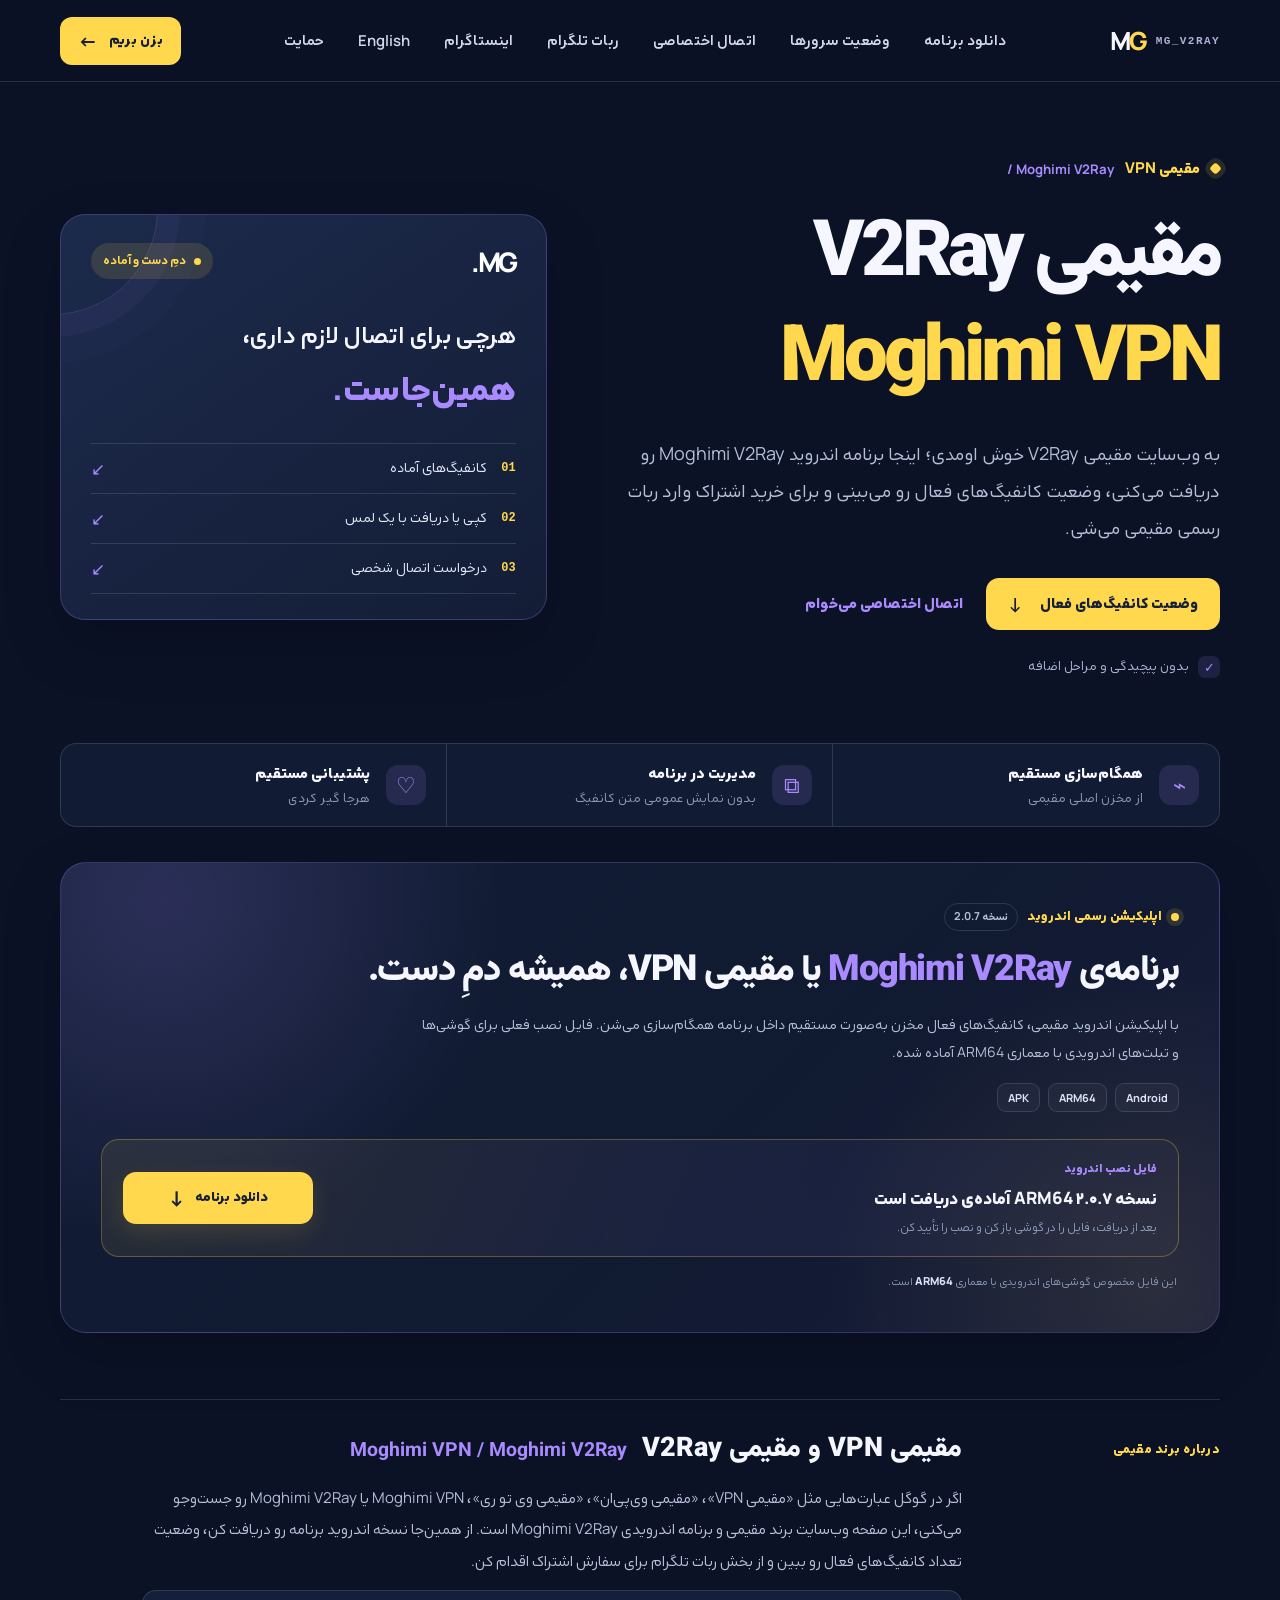
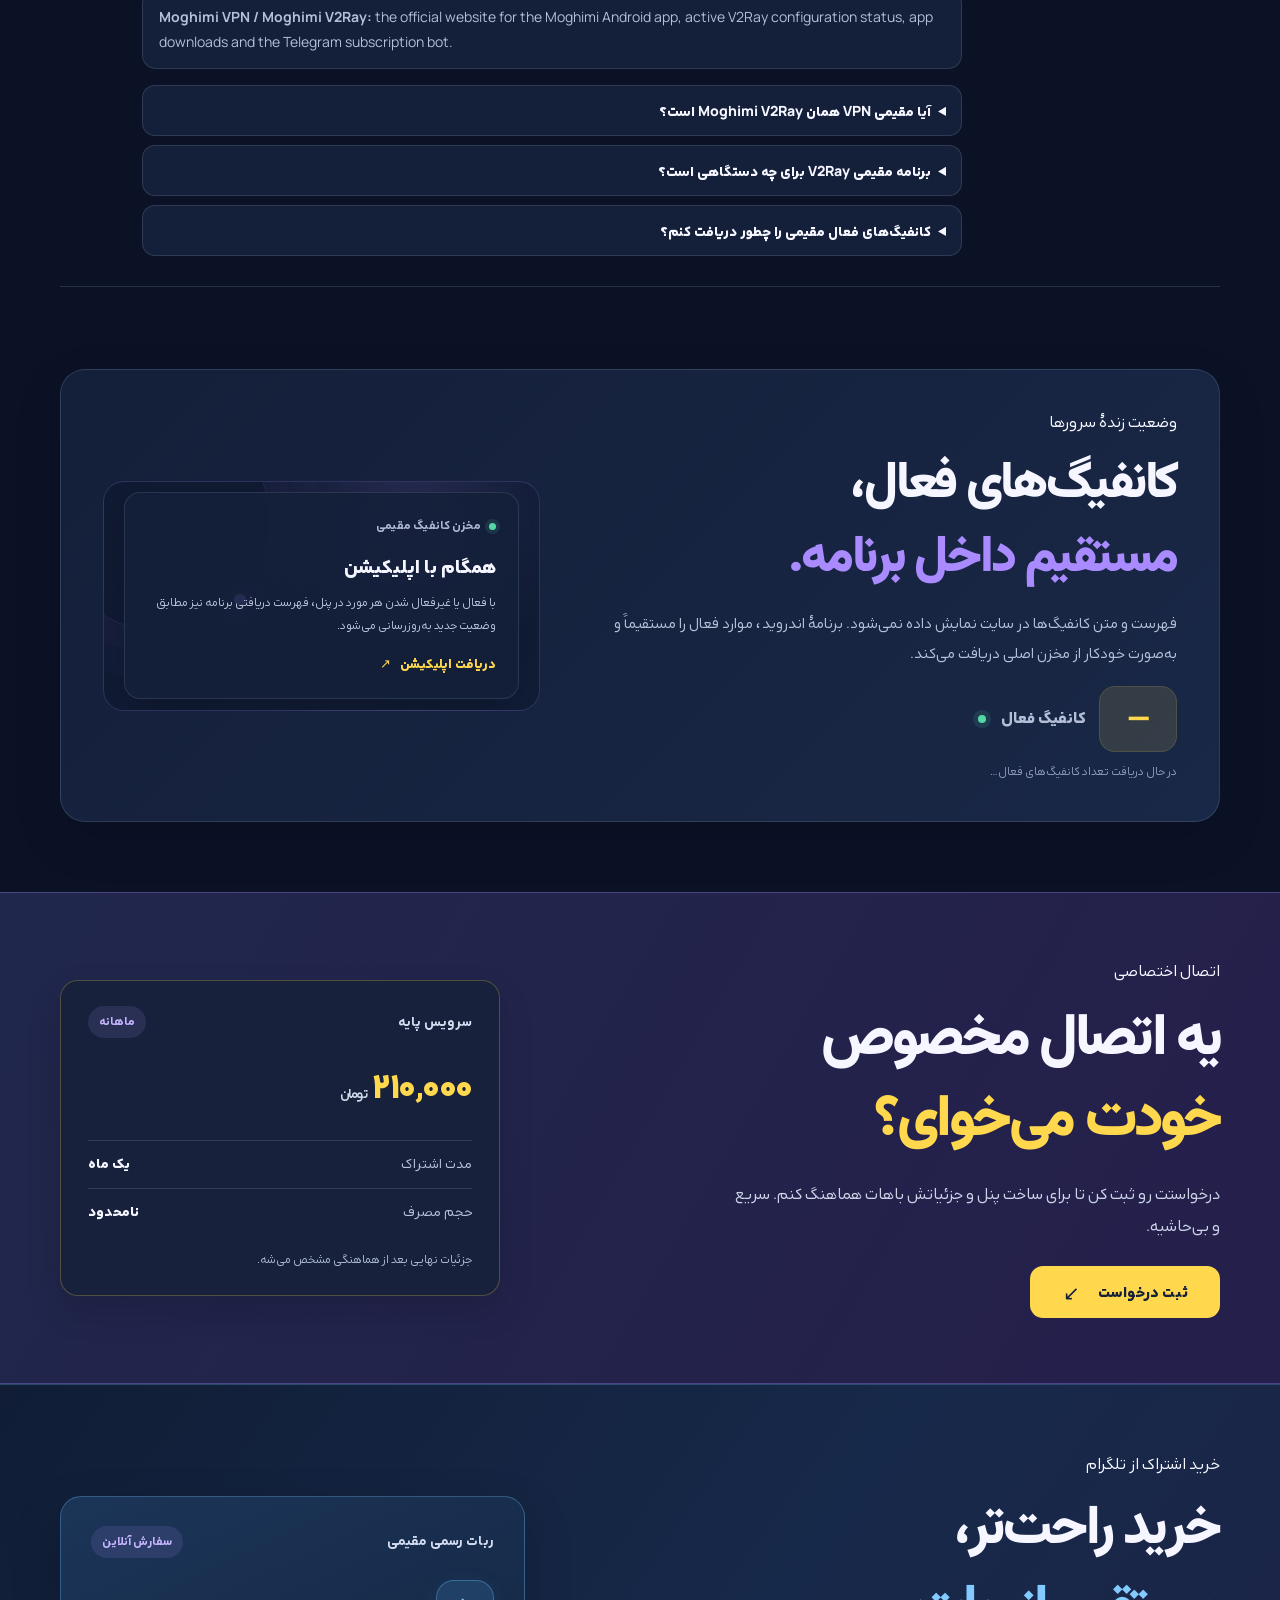
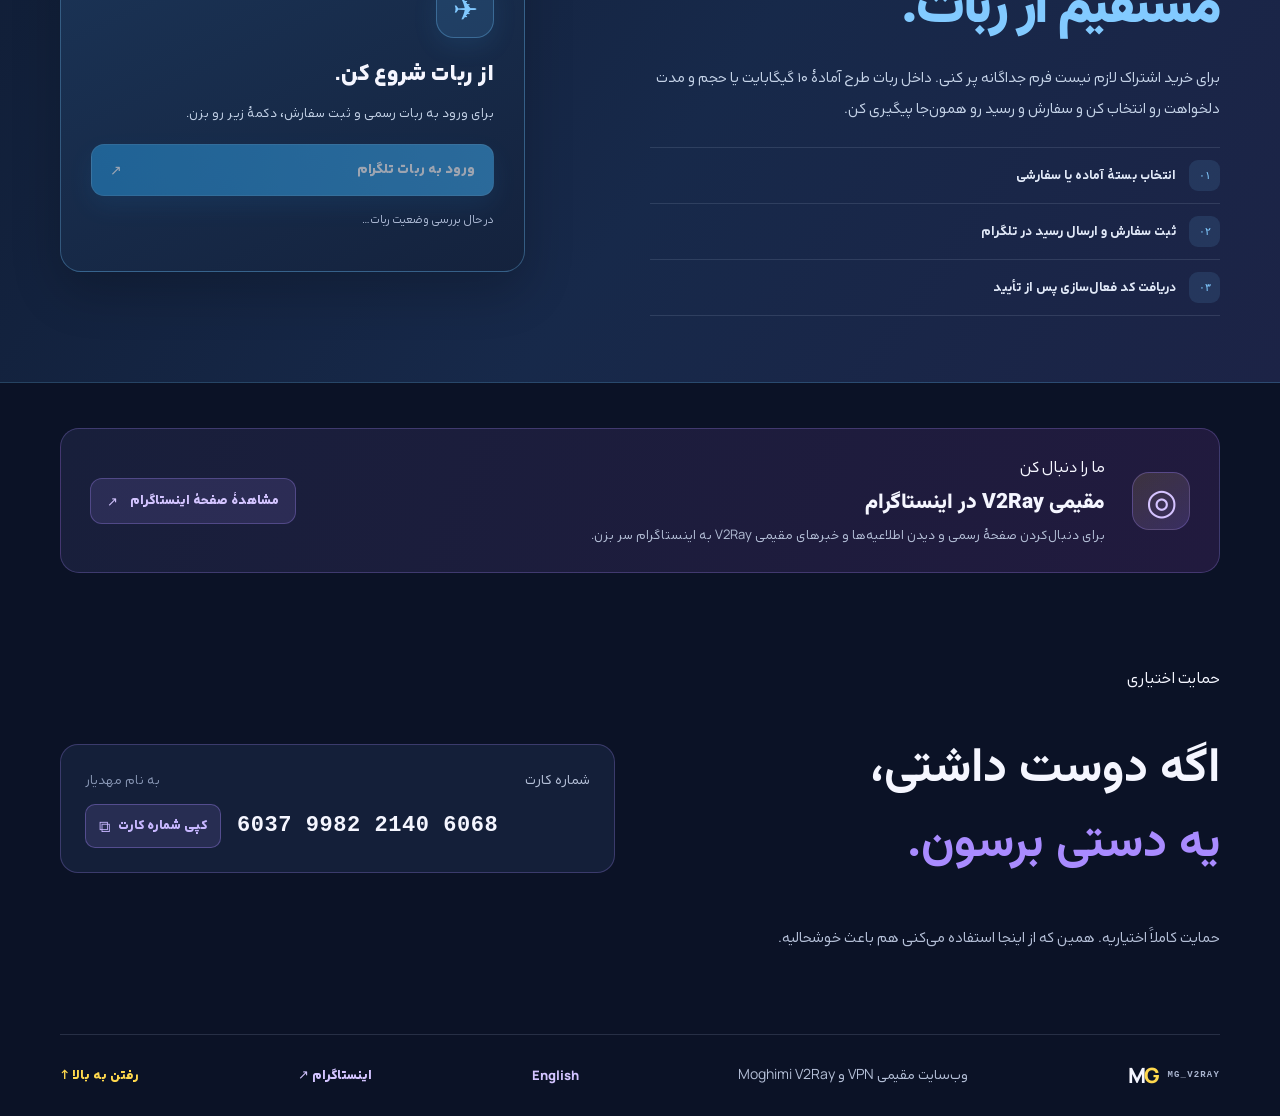
==== index.html @ 8d9c085a "Align Persian page title with Moghimi VPN brand SEO" ====
<!doctype html>
<html lang="fa" dir="rtl">
<head>
<meta charset="UTF-8">
<meta name="viewport" content="width=device-width, initial-scale=1, viewport-fit=cover">
<meta name="theme-color" content="#0b1226">
<meta name="description" content="سایت رسمی مقیمی VPN و مقیمی V2Ray؛ دانلود برنامه اندروید Moghimi V2Ray، آشنایی با همگام‌سازی کانفیگ‌ها، مشاهده وضعیت سرورها و ورود به ربات تلگرام مقیمی.">
<meta name="robots" content="index,follow,max-image-preview:large">
<meta name="author" content="MG_V2RAY">
<link rel="canonical" href="https://moghimi-ir.github.io/MG_V2RAY/">
<link rel="alternate" hreflang="fa-IR" href="https://moghimi-ir.github.io/MG_V2RAY/">
<link rel="alternate" hreflang="en" href="https://moghimi-ir.github.io/MG_V2RAY/en/">
<link rel="alternate" hreflang="x-default" href="https://moghimi-ir.github.io/MG_V2RAY/">
<meta property="og:type" content="website">
<meta property="og:locale" content="fa_IR">
<meta property="og:site_name" content="مقیمی V2Ray | MG_V2RAY">
<meta property="og:title" content="مقیمی VPN و V2Ray | برنامه Moghimi V2Ray">
<meta property="og:description" content="سایت رسمی مقیمی VPN و مقیمی V2Ray؛ دانلود برنامه اندروید Moghimi V2Ray، آشنایی با همگام‌سازی کانفیگ‌ها، مشاهده وضعیت سرورها و ورود به ربات تلگرام مقیمی.">
<meta property="og:url" content="https://moghimi-ir.github.io/MG_V2RAY/">
<meta name="twitter:card" content="summary">
<meta name="twitter:title" content="مقیمی VPN و V2Ray | برنامه Moghimi V2Ray">
<meta name="twitter:description" content="سایت رسمی مقیمی VPN و مقیمی V2Ray؛ دانلود برنامه اندروید Moghimi V2Ray، آشنایی با همگام‌سازی کانفیگ‌ها، مشاهده وضعیت سرورها و ورود به ربات تلگرام مقیمی.">
<script type="application/ld+json">
{
  "@context": "https://schema.org",
  "@graph": [
    {
      "@type": "Organization",
      "@id": "https://moghimi-ir.github.io/MG_V2RAY/#organization",
      "name": "مقیمی V2Ray",
      "alternateName": ["مقیمی VPN", "مقیمی وی پی ان", "مقیمی وی‌پی‌ان", "مقیمی وی تو ری", "مقیمی وی‌تو‌ری", "Moghimi VPN", "Moghimi V2Ray", "MG_V2RAY", "MG V2RAY"],
      "url": "https://moghimi-ir.github.io/MG_V2RAY/",
      "sameAs": [
        "https://www.instagram.com/moghimi_v2ray/",
        "https://github.com/MOGHIMI-IR/MG_V2RAY"
      ]
    },
    {
      "@type": "WebSite",
      "@id": "https://moghimi-ir.github.io/MG_V2RAY/#website",
      "url": "https://moghimi-ir.github.io/MG_V2RAY/",
      "name": "مقیمی VPN | Moghimi V2Ray",
      "alternateName": ["Moghimi VPN", "Moghimi V2Ray", "مقیمی V2Ray", "MG_V2RAY"],
      "inLanguage": "fa-IR",
      "publisher": {"@id": "https://moghimi-ir.github.io/MG_V2RAY/#organization"}
    },
    {
      "@type": "WebPage",
      "@id": "https://moghimi-ir.github.io/MG_V2RAY/#webpage",
      "url": "https://moghimi-ir.github.io/MG_V2RAY/",
      "name": "مقیمی VPN و V2Ray | برنامه Moghimi V2Ray",
      "description": "سایت رسمی مقیمی VPN و مقیمی V2Ray؛ دانلود برنامه اندروید Moghimi V2Ray، آشنایی با همگام‌سازی کانفیگ‌ها، مشاهده وضعیت سرورها و ورود به ربات تلگرام مقیمی.",
      "inLanguage": "fa-IR",
      "isPartOf": {"@id": "https://moghimi-ir.github.io/MG_V2RAY/#website"},
      "about": {"@id": "https://moghimi-ir.github.io/MG_V2RAY/#organization"}
    },
    {
      "@type": "SoftwareApplication",
      "@id": "https://moghimi-ir.github.io/MG_V2RAY/#app",
      "name": "Moghimi V2Ray",
      "alternateName": ["Moghimi VPN", "مقیمی VPN", "مقیمی V2Ray", "MG_V2RAY"],
      "applicationCategory": "UtilitiesApplication",
      "operatingSystem": "Android",
      "softwareVersion": "2.0.7",
      "downloadUrl": "https://atrwhvyhopifugphfcpe.supabase.co/storage/v1/object/public/app-releases/MoghimiV2Ray_2.0.7_arm64-v8a.apk",
      "url": "https://moghimi-ir.github.io/MG_V2RAY/",
      "description": "اپلیکیشن اندروید مقیمی برای مدیریت و همگام‌سازی کانفیگ‌های فعال V2Ray."
    }
  ]
}
</script>
<title>مقیمی VPN و V2Ray | برنامه Moghimi V2Ray</title>
<link rel="preconnect" href="https://fonts.googleapis.com">
<link rel="preconnect" href="https://fonts.gstatic.com" crossorigin>
<link rel="preload" href="./fonts/Arad-VF.woff2" as="font" type="font/woff2" crossorigin>
<link rel="preload" href="./fonts/Manrope-VF.ttf" as="font" type="font/ttf" crossorigin>
<link href="https://fonts.googleapis.com/css2?family=Vazirmatn:wght@400;500;600;700;800;900&display=swap" rel="stylesheet">
<link rel="icon" type="image/png" sizes="48x48" href="./favicon-48.png">
<link rel="icon" type="image/x-icon" href="./favicon.ico">
<link rel="icon" type="image/svg+xml" href="./favicon.svg">
<link rel="stylesheet" href="./style.css?v=20261116-1">
</head>
<body>
<header class="topbar">
  <a class="brand" href="#home" aria-label="MG_V2RAY">
    <span class="brand-glyph">M<span>G</span></span><span class="brand-label">MG_V2RAY</span>
  </a>
  <nav class="main-nav" aria-label="ناوبری">
    <a href="#download-app">دانلود برنامه</a><a href="#configs">وضعیت سرورها</a><a href="#private">اتصال اختصاصی</a><a href="#telegram">ربات تلگرام</a><a href="#instagram">اینستاگرام</a><a href="./en/" lang="en" hreflang="en">English</a><a href="#support">حمایت</a>
  </nav>
  <a class="header-action" href="#private">بزن بریم <span>←</span></a>
</header>

<main id="home">
  <section class="hero section-wrap">
    <div class="hero-copy">
      <div class="eyebrow"><span class="eyebrow-dot"></span> مقیمی VPN <span class="eyebrow-en" lang="en" dir="ltr">/ Moghimi V2Ray</span></div>
      <h1>مقیمی V2Ray<br><span lang="en" dir="ltr">Moghimi VPN</span></h1>
      <p class="hero-description">به وب‌سایت مقیمی V2Ray خوش اومدی؛ اینجا برنامه اندروید Moghimi V2Ray رو دریافت می‌کنی، وضعیت کانفیگ‌های فعال رو می‌بینی و برای خرید اشتراک وارد ربات رسمی مقیمی می‌شی.</p>
      <div class="hero-cta">
        <a href="#configs" class="primary-button">وضعیت کانفیگ‌های فعال <span>↓</span></a>
        <a href="#private" class="secondary-link">اتصال اختصاصی می‌خوام</a>
      </div>
      <div class="hero-trust"><span>✓</span> بدون پیچیدگی و مراحل اضافه</div>
    </div>
    <aside class="hero-aside" aria-label="ویژگی‌ها">
      <div class="aside-top"><span class="aside-mark">MG.</span><span class="aside-pill"><i></i> دمِ دست و آماده</span></div>
      <div class="aside-message">هرچی برای اتصال لازم داری،<strong>همین‌جاست.</strong></div>
      <div class="aside-points">
        <div><b>01</b><span>کانفیگ‌های آماده</span><i>↙</i></div>
        <div><b>02</b><span>کپی یا دریافت با یک لمس</span><i>↙</i></div>
        <div><b>03</b><span>درخواست اتصال شخصی</span><i>↙</i></div>
      </div>
    </aside>
  </section>

  <section class="quick-strip section-wrap">
    <div><span class="quick-icon">⌁</span><strong>همگام‌سازی مستقیم</strong><small>از مخزن اصلی مقیمی</small></div>
    <div><span class="quick-icon">⧉</span><strong>مدیریت در برنامه</strong><small>بدون نمایش عمومی متن کانفیگ</small></div>
    <div><span class="quick-icon">♡</span><strong>پشتیبانی مستقیم</strong><small>هرجا گیر کردی</small></div>
  </section>

  <section class="app-download-section section-wrap" id="download-app" aria-labelledby="download-title">
    <div class="download-header">
      <div class="download-copy">
        <div class="download-kicker"><span class="download-kicker-dot" aria-hidden="true"></span> اپلیکیشن رسمی اندروید <span class="download-version">نسخه 2.0.7</span></div>
        <h2 id="download-title">برنامه‌ی <span>Moghimi V2Ray</span> یا مقیمی VPN، همیشه دمِ دست.</h2>
        <p>با اپلیکیشن اندروید مقیمی، کانفیگ‌های فعال مخزن به‌صورت مستقیم داخل برنامه همگام‌سازی می‌شن. فایل نصب فعلی برای گوشی‌ها و تبلت‌های اندرویدی با معماری ARM64 آماده شده.</p>
        <div class="download-meta" aria-label="مشخصات برنامه">
          <span>Android</span><span>ARM64</span><span>APK</span>
        </div>
      </div>
    </div>
    <div class="download-action-card">
      <div class="download-action-copy">
        <span class="download-file-label">فایل نصب اندروید</span>
        <strong>نسخه ۲.۰.۷ ARM64 آماده‌ی دریافت است</strong>
        <small>بعد از دریافت، فایل را در گوشی باز کن و نصب را تأیید کن.</small>
      </div>
      <a class="download-button" href="https://atrwhvyhopifugphfcpe.supabase.co/storage/v1/object/public/app-releases/MoghimiV2Ray_2.0.7_arm64-v8a.apk" aria-label="دانلود برنامه Moghimi V2Ray">دانلود برنامه <span aria-hidden="true">↓</span></a>
    </div>
    <p class="download-footnote">این فایل مخصوص گوشی‌های اندرویدی با معماری <strong>ARM64</strong> است.</p>
  </section>

  <section class="brand-about section-wrap" id="about-moghimi" aria-labelledby="brand-about-title">
    <div class="about-kicker">درباره برند مقیمی</div>
    <div class="about-copy">
      <h2 id="brand-about-title">مقیمی VPN و مقیمی V2Ray <span lang="en" dir="ltr">Moghimi VPN / Moghimi V2Ray</span></h2>
      <p>اگر در گوگل عبارت‌هایی مثل «مقیمی VPN»، «مقیمی وی‌پی‌ان»، «مقیمی وی تو ری»، Moghimi VPN یا Moghimi V2Ray رو جست‌وجو می‌کنی، این صفحه وب‌سایت برند مقیمی و برنامه اندرویدی Moghimi V2Ray است. از همین‌جا نسخه اندروید برنامه رو دریافت کن، وضعیت تعداد کانفیگ‌های فعال رو ببین و از بخش ربات تلگرام برای سفارش اشتراک اقدام کن.</p>
      <div class="about-english" lang="en" dir="ltr"><strong>Moghimi VPN / Moghimi V2Ray:</strong> the official website for the Moghimi Android app, active V2Ray configuration status, app downloads and the Telegram subscription bot.</div>
      <div class="seo-faq" aria-label="پرسش‌های متداول درباره مقیمی">
        <details>
          <summary>آیا مقیمی VPN همان Moghimi V2Ray است؟</summary>
          <p>در این وب‌سایت، عبارت‌های «مقیمی VPN» و «Moghimi VPN» برای اشاره به برند و اپلیکیشن اندرویدی Moghimi V2Ray به‌کار می‌رن.</p>
        </details>
        <details>
          <summary>برنامه مقیمی V2Ray برای چه دستگاهی است؟</summary>
          <p>فایل دانلود فعلی برای دستگاه‌های اندرویدی با معماری ۶۴ بیتی ARM64 ارائه شده است. نسخه و مشخصات فایل در بخش دانلود برنامه نوشته شده.</p>
        </details>
        <details>
          <summary>کانفیگ‌های فعال مقیمی را چطور دریافت کنم؟</summary>
          <p>فهرست و متن کانفیگ‌ها در سایت منتشر نمی‌شه؛ اپلیکیشن Moghimi V2Ray موارد فعال رو مستقیماً از مخزن اصلی دریافت و همگام‌سازی می‌کنه.</p>
        </details>
      </div>
    </div>
  </section>

  <section class="section-wrap configs-section" id="configs" aria-labelledby="configs-title">
    <div class="active-configs-layout">
      <div class="active-configs-copy">
        <div class="section-kicker">وضعیت زندهٔ سرورها</div>
        <h2 id="configs-title">کانفیگ‌های فعال،<br><em>مستقیم داخل برنامه.</em></h2>
        <p>فهرست و متن کانفیگ‌ها در سایت نمایش داده نمی‌شود. برنامهٔ اندروید، موارد فعال را مستقیماً و به‌صورت خودکار از مخزن اصلی دریافت می‌کند.</p>
        <div class="config-counter" aria-live="polite"><strong id="public-count">—</strong><span>کانفیگ فعال</span><i aria-hidden="true"></i></div>
        <small id="public-count-status" class="active-count-status" role="status">در حال دریافت تعداد کانفیگ‌های فعال…</small>
      </div>
      <div class="active-configs-aside">
        <div class="active-aside-orbit" aria-hidden="true"><span></span><i></i></div>
        <div class="active-aside-card">
          <span class="active-aside-label"><i aria-hidden="true"></i> مخزن کانفیگ مقیمی</span>
          <strong>همگام با اپلیکیشن</strong>
          <p>با فعال یا غیرفعال شدن هر مورد در پنل، فهرست دریافتی برنامه نیز مطابق وضعیت جدید به‌روزرسانی می‌شود.</p>
          <a href="#download-app">دریافت اپلیکیشن <span aria-hidden="true">↗</span></a>
        </div>
      </div>
    </div>
  </section>

  <section class="private-section" id="private">
    <div class="section-wrap private-inner">
      <div class="private-copy">
        <div class="section-kicker light-kicker">اتصال اختصاصی</div>
        <h2>یه اتصال مخصوص<br><span>خودت می‌خوای؟</span></h2>
        <p>درخواستت رو ثبت کن تا برای ساخت پنل و جزئیاتش باهات هماهنگ کنم. سریع و بی‌حاشیه.</p>
        <button class="primary-button light-button" id="open-order" type="button">ثبت درخواست <span>↙</span></button>
      </div>
      <div class="price-panel">
        <div class="price-panel-top"><span>سرویس پایه</span><span class="price-badge">ماهانه</span></div>
        <strong class="price-number">۲۱۰٬۰۰۰ <small>تومان</small></strong>
        <div class="price-details"><span>مدت اشتراک</span><b>یک ماه</b></div>
        <div class="price-details"><span>حجم مصرف</span><b>نامحدود</b></div>
        <small class="price-note">جزئیات نهایی بعد از هماهنگی مشخص می‌شه.</small>
      </div>
    </div>
  </section>

  <section class="telegram-section" id="telegram" aria-labelledby="telegram-title">
    <div class="section-wrap telegram-inner">
      <div class="telegram-copy">
        <div class="section-kicker">خرید اشتراک از تلگرام</div>
        <h2 id="telegram-title">خرید راحت‌تر،<br><span>مستقیم از ربات.</span></h2>
        <p>برای خرید اشتراک لازم نیست فرم جداگانه پر کنی. داخل ربات طرح آمادهٔ ۱۰ گیگابایت یا حجم و مدت دلخواهت رو انتخاب کن و سفارش و رسید رو همون‌جا پیگیری کن.</p>
        <div class="telegram-benefits">
          <div><b>۰۱</b><span>انتخاب بستهٔ آماده یا سفارشی</span></div>
          <div><b>۰۲</b><span>ثبت سفارش و ارسال رسید در تلگرام</span></div>
          <div><b>۰۳</b><span>دریافت کد فعال‌سازی پس از تأیید</span></div>
        </div>
      </div>
      <div class="telegram-purchase-panel">
        <div class="price-panel-top"><span>ربات رسمی مقیمی</span><span class="price-badge">سفارش آنلاین</span></div>
        <div class="telegram-mark" aria-hidden="true">✈</div>
        <strong class="telegram-purchase-title">از ربات شروع کن.</strong>
        <p>برای ورود به ربات رسمی و ثبت سفارش، دکمهٔ زیر رو بزن.</p>
        <a id="telegram-buy-link" class="bot-buy-button" href="#" aria-disabled="true" rel="noopener noreferrer">ورود به ربات تلگرام <span aria-hidden="true">↗</span></a>
        <small id="telegram-bot-status" class="price-note" role="status">در حال بررسی وضعیت ربات…</small>
      </div>
    </div>
  </section>

  <section class="instagram-section section-wrap" id="instagram" aria-labelledby="instagram-title">
    <div class="instagram-card">
      <div class="instagram-symbol" aria-hidden="true">◎</div>
      <div class="instagram-copy">
        <div class="section-kicker">ما را دنبال کن</div>
        <h2 id="instagram-title">مقیمی V2Ray در اینستاگرام</h2>
        <p>برای دنبال‌کردن صفحهٔ رسمی و دیدن اطلاعیه‌ها و خبرهای مقیمی V2Ray به اینستاگرام سر بزن.</p>
      </div>
      <a class="instagram-button" href="https://www.instagram.com/moghimi_v2ray/" target="_blank" rel="noopener noreferrer">مشاهدهٔ صفحهٔ اینستاگرام <span aria-hidden="true">↗</span></a>
    </div>
  </section>

  <section id="order-modal" class="request-panel section-wrap hidden" aria-labelledby="order-title">
    <div class="request-heading"><div><div class="section-kicker">فقط چندتا سؤال کوتاه</div><h2 id="order-title">درخواستت رو ثبت کنیم؟</h2><p class="modal-intro">اطلاعاتت رو بنویس تا برای هماهنگی باهات در ارتباط باشم.</p></div><button class="modal-close" id="close-order" type="button" aria-label="بستن فرم">×</button></div>
    <form id="order-form" class="form-grid">
      <label>اسم و فامیلت<input name="full_name" autocomplete="name" required minlength="3" maxlength="100" placeholder="مثلاً مهدی محمدی"></label>
      <label>آیدی یا شناسه پیام‌رسان<input name="platform_id" required maxlength="120" placeholder="@username یا شناسه"></label>
      <label>پیام‌رسان<input name="platform" value="تلگرام" required maxlength="40" placeholder="تلگرام، ایتا، واتساپ…"></label>
      <label>شماره موبایل <small>اختیاری</small><input name="phone" type="tel" maxlength="30" placeholder="09xxxxxxxxx"></label>
      <label class="full-field">توضیحات <small>اختیاری</small><textarea name="notes" rows="3" maxlength="1500" placeholder="اگه نکته‌ای هست اینجا بنویس…"></textarea></label>
      <div class="form-price full-field"><span>یک ماه / حجم نامحدود</span><strong>۲۱۰٬۰۰۰ تومان</strong></div>
      <button class="primary-button submit-order full-field" type="submit" id="submit-order"><span>ثبت درخواست</span><b>↙</b></button>
      <p class="form-message full-field" id="order-message" aria-live="polite"></p>
    </form>
    <div id="order-success" class="success-state hidden"><span class="success-mark">✓</span><h3>درخواستت ثبت شد!</h3><p>اطلاعاتت به دستم رسید. برای هماهنگی با شناسه یا شماره‌ای که دادی باهات ارتباط می‌گیرم.</p><button class="primary-button" id="finish-order" type="button">باشه، مرسی</button></div>
  </section>

  <section class="support-section section-wrap" id="support">
    <div class="support-copy"><div class="section-kicker">حمایت اختیاری</div><h2>اگه دوست داشتی،<br><em>یه دستی برسون.</em></h2><p>حمایت کاملاً اختیاریه. همین که از اینجا استفاده می‌کنی هم باعث خوشحالیه.</p></div>
    <div class="support-payment"><div class="payment-title"><span>شماره کارت</span><small>به نام مهدیار</small></div><strong id="card-number" dir="ltr">6037 9982 2140 6068</strong><button id="copy-card" class="copy-card" type="button"><span>کپی شماره کارت</span><b>⧉</b></button></div>
  </section>
</main>

<footer class="footer section-wrap"><a class="brand footer-brand" href="#home"><span class="brand-glyph">M<span>G</span></span><span class="brand-label">MG_V2RAY</span></a><span class="footer-message">وب‌سایت مقیمی VPN و Moghimi V2Ray</span><a href="./en/" lang="en" hreflang="en" class="footer-social">English</a><a href="https://www.instagram.com/moghimi_v2ray/" target="_blank" rel="noopener noreferrer" class="footer-social">اینستاگرام ↗</a><a href="#home" class="back-top">رفتن به بالا ↑</a></footer>

<nav class="mobile-nav" aria-label="دسترسی سریع"><a href="#home"><b>⌂</b><small>خانه</small></a><a href="#download-app"><b>↓</b><small>دانلود</small></a><a href="#configs"><b>⌁</b><small>سرورها</small></a><a href="#private"><b>＋</b><small>اختصاصی</small></a><a href="#telegram" class="mobile-nav-main"><b>✈</b><small>خرید</small></a></nav>

<main id="admin-view" class="admin-shell hidden">
  <div class="admin-top"><a class="brand" href="#home"><span class="brand-glyph">M<span>G</span></span><span class="brand-label">MG_V2RAY</span></a><a href="#home" class="back-home">بازگشت به سایت ↗</a></div>
  <section id="login-view" class="login-wrap">
    <div class="login-decoration"><span class="login-code">فقط برای خودت</span><strong>MG<span>.</span></strong><p>مدیریت کانفیگ‌ها و درخواست‌ها</p></div>
    <div class="auth-box">
      <div class="auth-tabs" role="tablist" aria-label="ورود یا ساخت حساب"><button type="button" class="auth-tab active" id="auth-tab-login">ورود</button><button type="button" class="auth-tab" id="auth-tab-register">ساخت حساب</button></div>
      <form id="login-form" class="login-card"><div class="section-kicker">ورود به پنل</div><h1>خوش برگشتی!</h1><p>ایمیل و رمز عبورت رو وارد کن.</p><label>ایمیل<input name="email" type="email" autocomplete="username" required placeholder="name@example.com" dir="ltr"></label><label>رمز عبور<input name="password" type="password" autocomplete="current-password" required minlength="8" dir="ltr" placeholder="رمز عبور"></label><button class="primary-button auth-submit" type="submit" id="login-submit"><span>ورود</span><b>↙</b></button><button type="button" class="forgot-password" id="forgot-password">رمزت یادت رفته؟</button><p id="login-message" class="form-message" aria-live="polite"></p></form>
      <form id="register-form" class="login-card hidden"><div class="section-kicker">ساخت حساب مدیر</div><h1>حساب بساز.</h1><p>حساب مدیر رو با ایمیل خودت بساز. ایمیل باید تأیید بشه.</p><label>ایمیل<input name="email" type="email" autocomplete="email" required placeholder="name@example.com" dir="ltr"></label><label>رمز عبور<input name="password" type="password" autocomplete="new-password" required minlength="8" dir="ltr" placeholder="حداقل ۸ کاراکتر"></label><label>تکرار رمز عبور<input name="confirm_password" type="password" autocomplete="new-password" required minlength="8" dir="ltr" placeholder="رمز رو دوباره وارد کن"></label><button class="primary-button auth-submit" type="submit" id="register-submit"><span>ساخت حساب</span><b>↙</b></button><p id="register-message" class="form-message" aria-live="polite"></p></form>
    </div>
  </section>
  <section id="dashboard-view" class="dashboard hidden">
    <div class="dashboard-heading"><div><div class="section-kicker">مدیریت سایت</div><h1>سلام، خوش اومدی.</h1><p id="admin-email"></p></div><button class="secondary-link" id="logout" type="button">خروج از پنل ↗</button></div>
    <div class="stats-row"><div class="stat-card"><span>تعداد کانفیگ‌ها</span><strong id="stat-configs">۰</strong></div><div class="stat-card"><span>درخواست‌های جدید</span><strong id="stat-orders">۰</strong></div><div class="stat-card"><span>همه‌ی درخواست‌ها</span><strong id="stat-total-orders">۰</strong></div></div>
    <div class="dashboard-grid">
      <section class="dashboard-panel editor-panel"><div class="panel-heading"><div><span class="panel-kicker">کانفیگ جدید</span><h2 id="editor-heading">افزودن کانفیگ</h2></div><span class="panel-icon">＋</span></div><form id="entry-form"><input type="hidden" name="entry_id"><label>عنوان کانفیگ<input name="title" required minlength="2" maxlength="80" placeholder="مثلاً کانفیگ روزانه"></label><label>توضیح کوتاه <small>اختیاری</small><input name="description" maxlength="180" placeholder="توضیحی که در سایت دیده می‌شه"></label><label>نوع محتوا<select name="entry_type" id="entry-type"><option value="text">متن کانفیگ</option><option value="file">فایل کانفیگ</option></select></label><label id="config-text-field">متن کانفیگ<textarea name="config_text" rows="7" dir="ltr" spellcheck="false" placeholder="vless://…"></textarea></label><label id="config-file-field" class="hidden">انتخاب فایل<input name="config_file" type="file" accept=".txt,.conf,.json,.yaml,.yml,.ini,.dat,.v2ray"></label><label class="switch-label"><input type="checkbox" name="is_active" checked><span>نمایش در سایت</span></label><div class="editor-actions"><button class="primary-button" type="submit" id="save-entry"><span>ذخیره کانفیگ</span><b>↙</b></button><button class="secondary-link button-soft hidden" type="button" id="cancel-edit">انصراف</button></div><p class="form-message" id="entry-message" aria-live="polite"></p></form></section>
      <section class="dashboard-panel entries-panel"><div class="panel-heading"><div><span class="panel-kicker">فهرست کانفیگ‌ها</span><h2>چیزهایی که منتشر کردی</h2></div><button class="icon-button" id="refresh-data" title="به‌روزرسانی">↻</button></div><div id="admin-entries" class="admin-list"><div class="loading-card"><span class="spinner"></span> دارم بارگذاری می‌کنم…</div></div></section>
    </div>
    <section class="dashboard-panel orders-panel"><div class="panel-heading"><div><span class="panel-kicker">پیام‌های دریافتی</span><h2>درخواست‌ها</h2></div></div><div class="table-scroll"><table><thead><tr><th>نام</th><th>راه ارتباطی</th><th>موبایل</th><th>توضیحات</th><th>زمان</th><th>وضعیت</th></tr></thead><tbody id="orders-list"><tr><td colspan="6" class="table-empty">دارم بارگذاری می‌کنم…</td></tr></tbody></table></div></section>
    <p class="dashboard-footnote">این اطلاعات فقط برای حساب مدیر نمایش داده می‌شه.</p>
  </section>
</main>
<div id="toast" class="toast" role="status" aria-live="polite"></div>
<script type="module" src="./app.js?v=20261116-1"></script>
</body>
</html>
---- style.css ----
:root{
  color-scheme:dark;
  --bg:#0b1226;--bg-deep:#080e1d;--surface:#141f39;--surface-2:#1a2948;
  --paper:#202e4c;--ink:#f5f6ff;--muted:#b4bfd7;--muted-2:#8997b5;
  --yellow:#ffd84d;--yellow-soft:rgba(255,216,77,.12);--purple:#a98bff;
  --purple-soft:rgba(169,139,255,.13);--line:rgba(213,224,255,.14);
  --font:"Arad","Manrope",Tahoma,Arial,sans-serif;
  --display-font:"Vazirmatn",Tahoma,Arial,sans-serif;
  font-family:var(--font);background:var(--bg);color:var(--ink);
  font-synthesis:none;text-rendering:optimizeLegibility
}
@font-face{
  font-family:"Arad";
  src:url("./fonts/Arad-VF.woff2") format("woff2");
  font-style:normal;
  font-weight:100 900;
  font-display:swap;
  unicode-range:U+0600-06FF,U+0750-077F,U+08A0-08FF,U+FB50-FDFF,U+FE70-FEFF,U+200C-200D;
}
@font-face{
  font-family:"Manrope";
  src:url("./fonts/Manrope-VF.ttf") format("truetype");
  font-style:normal;
  font-weight:200 800;
  font-display:swap;
}
*{box-sizing:border-box}
html{background:var(--bg);scroll-behavior:smooth;scroll-padding-top:92px}
body{margin:0;min-width:320px;overflow-x:hidden;background:var(--bg);color:var(--ink);padding-bottom:0}
body,button,input,textarea,select{font-family:var(--font)}
h1,h2,h3,h4{font-family:var(--display-font)}
button,input,textarea,select{font-size:inherit}
button{cursor:pointer}
a{color:inherit;text-decoration:none}
button:focus-visible,a:focus-visible,input:focus-visible,textarea:focus-visible,select:focus-visible{outline:3px solid var(--yellow);outline-offset:3px}
.hidden{display:none!important}
.section-wrap{width:min(1160px,calc(100% - 64px));margin-inline:auto}
.topbar{height:82px;padding:0 max(32px,calc((100% - 1160px)/2));display:flex;align-items:center;justify-content:space-between;gap:24px;position:sticky;top:0;z-index:40;background:rgba(11,18,38,.94);backdrop-filter:blur(18px);border-bottom:1px solid var(--line)}
.brand{display:inline-flex;align-items:center;gap:10px;direction:ltr;flex-shrink:0}
.brand-glyph{font-size:25px;line-height:1;font-weight:900;letter-spacing:-.1em;color:var(--ink)}
.brand-glyph span{color:var(--yellow)}
.brand-label{font:800 11px ui-monospace,monospace;letter-spacing:.13em;color:#aab5d0}
.main-nav{display:flex;align-items:center;gap:34px;color:#d2d9eb;font-size:15px;font-weight:600}
.main-nav a{transition:color .2s}
.main-nav a:hover{color:var(--yellow)}
.header-action{display:inline-flex;align-items:center;gap:12px;padding:11px 18px;border-radius:12px;background:var(--yellow);color:#172039;font-size:14px;font-weight:900;transition:transform .2s,background .2s}
.header-action:hover,.primary-button:hover{background:#ffe477;transform:translateY(-1px)}
.header-action span{font-size:19px}
.hero{display:grid;grid-template-columns:1.12fr .88fr;gap:54px;align-items:center;padding-top:74px;padding-bottom:65px}
.hero-copy{max-width:680px}
.eyebrow{display:flex;align-items:center;gap:11px;color:var(--yellow);font-size:15px;font-weight:800}
.eyebrow-dot{width:9px;height:9px;border-radius:3px;background:var(--yellow);transform:rotate(45deg);box-shadow:0 0 0 5px var(--yellow-soft)}
.hero h1{font-size:clamp(48px,6.2vw,78px);line-height:1.34;letter-spacing:-.055em;font-weight:900;margin:23px 0 22px;color:var(--ink)}
.hero h1 span{color:var(--yellow)}
.hero-description{max-width:610px;margin:0;color:var(--muted);font-size:18px;line-height:2.05}
.hero-cta{display:flex;align-items:center;gap:23px;margin-top:32px;flex-wrap:wrap}
.primary-button{display:inline-flex;align-items:center;justify-content:center;gap:18px;min-height:52px;padding:0 22px;border:0;border-radius:13px;background:var(--yellow);color:#172039;font-size:15px;font-weight:900;transition:transform .2s,background .2s}
.primary-button span,.primary-button b{font-size:20px;font-weight:600}
.secondary-link{display:inline-flex;align-items:center;gap:8px;border:0;background:none;color:var(--purple);font-size:15px;font-weight:800;padding:8px 0}
.secondary-link:hover{color:#c2afff}
.hero-trust{display:flex;align-items:center;gap:9px;margin-top:26px;color:#a9b5d0;font-size:13px}
.hero-trust span{display:grid;place-items:center;width:22px;height:22px;border-radius:7px;background:var(--purple-soft);color:var(--purple);font-weight:900}
.hero-aside{background:linear-gradient(145deg,#1c2a4b,#131d36);border:1px solid rgba(169,139,255,.25);border-radius:25px;padding:28px 30px 25px;min-height:380px;box-shadow:0 24px 60px rgba(0,0,0,.18);position:relative;overflow:hidden}
.hero-aside:after{content:"";position:absolute;width:210px;height:210px;border:1px solid rgba(169,139,255,.2);border-radius:50%;left:-115px;top:-112px;box-shadow:0 0 0 22px rgba(169,139,255,.045),0 0 0 48px rgba(169,139,255,.025)}
.aside-top{display:flex;justify-content:space-between;align-items:center;position:relative;z-index:1}
.aside-mark{font-size:27px;font-weight:900;letter-spacing:-.09em;color:white}
.aside-pill{display:inline-flex;align-items:center;gap:8px;padding:8px 12px;border-radius:999px;background:var(--yellow-soft);color:var(--yellow);font-size:12px;font-weight:700}
.aside-pill i{width:7px;height:7px;border-radius:50%;background:var(--yellow)}
.aside-message{font-size:24px;line-height:1.85;font-weight:600;margin:32px 0 24px;position:relative;z-index:1;color:#f5f6ff}
.aside-message strong{display:block;color:var(--purple);font-size:34px;font-weight:900}
.aside-points{position:relative;z-index:1;border-top:1px solid var(--line)}
.aside-points>div{display:flex;align-items:center;gap:14px;padding:13px 0;border-bottom:1px solid var(--line)}
.aside-points b{font:700 12px ui-monospace,monospace;color:var(--yellow)}
.aside-points span{font-size:14px;color:#e1e7f6;flex:1}
.aside-points i{font-style:normal;color:var(--purple);font-size:17px}
.quick-strip{display:grid;grid-template-columns:repeat(3,1fr);gap:0;margin-bottom:35px;border:1px solid var(--line);border-radius:16px;background:rgba(20,31,57,.78);overflow:hidden}
.quick-strip>div{display:grid;grid-template-columns:43px 1fr;grid-template-rows:auto auto;column-gap:13px;align-items:center;padding:17px 20px}
.quick-strip>div+div{border-right:1px solid var(--line)}
.quick-icon{grid-row:1/3;display:grid;place-items:center;width:40px;height:40px;border-radius:12px;background:var(--purple-soft);color:var(--purple);font-size:22px}
.quick-strip strong{font-size:15px;font-weight:800;color:var(--ink)}
.quick-strip small{font-size:13px;color:var(--muted-2);margin-top:2px}
.configs-section{padding:39px 42px;margin-bottom:70px;background:linear-gradient(135deg,#141f39 0%,#192847 100%);border:1px solid var(--line);border-radius:25px;box-shadow:0 18px 50px rgba(0,0,0,.12);overflow:hidden}
.active-configs-layout{display:grid;grid-template-columns:1.15fr .85fr;gap:45px;align-items:center}
.active-configs-copy h2{font-size:clamp(35px,4.3vw,51px);line-height:1.45;font-weight:900;letter-spacing:-.045em;margin:12px 0;color:var(--ink)}
.active-configs-copy h2 em{font-style:normal;color:var(--purple)}
.active-configs-copy>p{max-width:620px;margin:12px 0 18px;color:var(--muted);font-size:15px;line-height:2}
.config-counter{display:flex;align-items:center;gap:13px;color:var(--muted);font-size:16px;font-weight:800;margin-top:17px}
.config-counter strong{display:grid;place-items:center;min-width:78px;height:66px;padding:0 13px;border-radius:16px;background:var(--yellow-soft);color:var(--yellow);font:900 30px var(--display-font);box-shadow:inset 0 0 0 1px rgba(255,216,77,.12)}
.config-counter i{width:8px;height:8px;border-radius:50%;background:#55d6a5;box-shadow:0 0 0 5px rgba(85,214,165,.12);margin-right:2px}
.active-count-status{display:block;margin-top:10px;color:var(--muted-2);font-size:12px}
.active-configs-aside{position:relative;display:grid;place-items:center;min-height:230px;border:1px solid rgba(169,139,255,.2);border-radius:21px;background:radial-gradient(circle at 70% 20%,rgba(169,139,255,.17),transparent 43%),linear-gradient(145deg,#101a32,#111d38);overflow:hidden}
.active-aside-orbit{position:absolute;width:220px;height:220px;border:1px solid rgba(169,139,255,.13);border-radius:50%;left:-53px;top:-70px;box-shadow:0 0 0 22px rgba(169,139,255,.025),0 0 0 50px rgba(169,139,255,.02)}
.active-aside-orbit span,.active-aside-orbit i{position:absolute;display:block;width:12px;height:12px;border-radius:50%;background:var(--purple);box-shadow:0 0 20px var(--purple);right:24px;bottom:25px}
.active-aside-orbit i{width:7px;height:7px;right:155px;bottom:167px;background:var(--yellow);box-shadow:0 0 15px var(--yellow)}
.active-aside-card{position:relative;z-index:1;width:calc(100% - 40px);padding:23px 22px;border:1px solid rgba(213,224,255,.12);border-radius:16px;background:rgba(20,31,57,.88);box-shadow:0 16px 40px rgba(0,0,0,.2)}
.active-aside-label{display:flex;align-items:center;gap:8px;color:#aab8d5;font-size:12px;font-weight:700}
.active-aside-label i{width:7px;height:7px;border-radius:50%;background:#55d6a5;box-shadow:0 0 0 4px rgba(85,214,165,.12)}
.active-aside-card strong{display:block;margin-top:16px;color:var(--ink);font-size:19px;font-weight:900}
.active-aside-card p{margin:8px 0 14px;color:var(--muted);font-size:12px;line-height:1.9}
.active-aside-card a{color:var(--yellow);font-size:13px;font-weight:900}
.active-aside-card a span{margin-right:6px}
.private-section{background:linear-gradient(120deg,#20274c 0%,#251f4b 100%);border-block:1px solid rgba(169,139,255,.32)}
.private-inner{display:grid;grid-template-columns:1.2fr .8fr;gap:60px;align-items:center;padding-top:65px;padding-bottom:65px}
.private-copy h2{font-size:clamp(38px,5vw,58px);line-height:1.4;letter-spacing:-.05em;margin:15px 0;font-weight:900;color:var(--ink)}
.private-copy h2 span{color:var(--yellow)}
.private-copy p{max-width:490px;color:#ccd4e8;font-size:16px;line-height:2;margin:0 0 25px}
.light-button{background:var(--yellow);color:#172039;min-width:190px}
.price-panel{padding:25px 27px;border:1px solid rgba(255,216,77,.25);border-radius:18px;background:#17213b;box-shadow:0 15px 35px rgba(0,0,0,.14)}
.price-panel-top{display:flex;align-items:center;justify-content:space-between;color:#d3dcf0;font-size:14px;font-weight:700}
.price-badge{padding:6px 11px;border-radius:999px;background:var(--purple-soft);color:#c6b5ff;font-size:12px}
.price-number{display:block;margin:20px 0 22px;color:var(--yellow);font-size:36px;font-weight:900;letter-spacing:-.04em}
.price-number small{font-size:14px;font-weight:600;color:#d1d8e9}
.price-details{display:flex;justify-content:space-between;padding:12px 0;border-top:1px solid var(--line);font-size:14px;color:#b7c2d9}
.price-details b{color:var(--ink);font-weight:800}
.price-note{display:block;margin-top:12px;color:#a9b5cf;font-size:12px;line-height:1.8}
.request-panel{margin-top:30px;margin-bottom:45px;padding:30px;border:1px solid rgba(169,139,255,.35);border-radius:20px;background:var(--surface);box-shadow:0 14px 38px rgba(0,0,0,.16);scroll-margin-top:110px}
.request-heading{display:flex;align-items:flex-start;justify-content:space-between;gap:20px;margin-bottom:22px}
.request-heading h2{font-size:28px;margin:8px 0 5px}
.modal-intro{font-size:15px;color:var(--muted);line-height:1.9;margin:0}
.modal-close{flex-shrink:0;width:42px;height:42px;border:1px solid var(--line);border-radius:12px;background:#1b2947;color:#d8def0;font-size:25px}
.modal-close:hover{background:var(--purple-soft);color:var(--purple)}
.form-grid{display:grid;grid-template-columns:1fr 1fr;gap:16px}
.form-grid label,.login-card label,.editor-panel label{display:grid;gap:8px;color:var(--ink);font-size:14px;font-weight:700}
.form-grid label small,.login-card label small,.editor-panel label small{color:var(--muted-2);font-size:12px;font-weight:500;display:inline;margin-right:4px}
.form-grid input,.form-grid textarea,.login-card input,.editor-panel input,.editor-panel textarea,.editor-panel select{width:100%;min-width:0;min-height:50px;padding:11px 14px;background:#0e1830;border:1px solid rgba(213,224,255,.2);border-radius:11px;color:var(--ink);outline:none;font-size:15px}
.form-grid textarea,.editor-panel textarea{min-height:100px;resize:vertical;line-height:1.8}
.form-grid input:focus,.form-grid textarea:focus,.login-card input:focus,.editor-panel input:focus,.editor-panel textarea:focus,.editor-panel select:focus{border-color:var(--purple);box-shadow:0 0 0 3px var(--purple-soft)}
.form-grid input::placeholder,.form-grid textarea::placeholder,.login-card input::placeholder,.editor-panel input::placeholder,.editor-panel textarea::placeholder{color:#8593b0}
.full-field{grid-column:1/-1}
.form-price{display:flex;align-items:center;justify-content:space-between;border-top:1px solid var(--line);padding:15px 0 4px;color:var(--muted);font-size:14px}
.form-price strong{color:var(--yellow);font-size:16px}
.submit-order{width:100%;justify-content:space-between;padding-inline:20px}
.form-message{font-size:13px;line-height:1.8;color:#ffd18b;min-height:16px;margin:0}
.success-state{text-align:center;padding:30px 8px 10px}
.success-mark{display:grid;place-items:center;width:55px;height:55px;margin:0 auto 14px;border-radius:50%;background:var(--purple-soft);color:var(--purple);font-size:27px;font-weight:900}
.success-state h3{font-size:22px;margin:8px 0}
.success-state p{font-size:15px;color:var(--muted);line-height:2;margin:0 auto 20px;max-width:480px}
.support-section{display:grid;grid-template-columns:1fr 1fr;gap:50px;align-items:center;padding-top:82px;padding-bottom:82px}
.support-copy h2{font-size:clamp(34px,4vw,48px)}
.support-copy h2 em{color:var(--purple)}
.support-copy p{max-width:460px;color:var(--muted);font-size:15px;line-height:2;margin:15px 0 0}
.support-payment{display:grid;grid-template-columns:1fr auto;align-items:center;gap:12px 16px;padding:24px;background:var(--surface);border:1px solid rgba(169,139,255,.26);border-radius:18px}
.payment-title{grid-column:1/-1;display:flex;align-items:center;justify-content:space-between;color:var(--muted);font-size:14px}
.payment-title small{color:var(--muted-2);font-size:13px}
.support-payment>strong{font:800 clamp(17px,2vw,22px) ui-monospace,monospace;letter-spacing:.025em;color:var(--ink);white-space:nowrap}
.copy-card{justify-self:end;display:inline-flex;align-items:center;gap:8px;padding:10px 13px;border:1px solid rgba(169,139,255,.35);border-radius:10px;color:#c7b7ff;background:var(--purple-soft);font-size:13px;font-weight:800}
.copy-card:hover{background:rgba(169,139,255,.22)}
.copy-card b{font-size:16px;font-weight:400}
.footer{min-height:82px;border-top:1px solid var(--line);display:flex;justify-content:space-between;align-items:center;gap:14px;color:var(--muted)}
.footer-brand .brand-glyph{font-size:21px}.footer-brand .brand-label{font-size:9px}.footer-message{font-size:14px}.back-top{font-size:13px;color:var(--yellow);font-weight:800}
.mobile-nav{display:none}
/* private admin */
.admin-shell{min-height:100vh;background:var(--bg);padding-bottom:35px}
.admin-top{height:72px;padding:0 max(30px,calc((100% - 1050px)/2));border-bottom:1px solid var(--line);display:flex;align-items:center;justify-content:space-between;background:#0e1830}
.back-home{color:var(--muted);font-size:14px;font-weight:600}.back-home:hover{color:var(--yellow)}
.login-wrap{width:min(920px,calc(100% - 42px));min-height:calc(100vh - 72px);margin:auto;display:grid;grid-template-columns:.8fr 1fr;gap:55px;align-items:center;padding:45px 0}
.login-decoration{min-height:300px;border-left:1px solid var(--line);display:flex;flex-direction:column;align-items:center;justify-content:center;gap:13px}
.login-code{font-size:14px;color:var(--muted)}.login-decoration strong{font-size:100px;line-height:1;letter-spacing:-.12em;color:var(--ink)}.login-decoration strong span{color:var(--yellow)}.login-decoration p{font-size:14px;color:var(--muted)}
.auth-box{width:100%}.auth-tabs{display:flex;gap:25px;border-bottom:1px solid var(--line);margin-bottom:17px}
.auth-tab{padding:0 0 13px;background:none;border:0;color:var(--muted);font-size:15px;font-weight:700}.auth-tab.active{color:var(--yellow);border-bottom:2px solid var(--yellow)}
.login-card{display:grid;gap:15px;padding:28px;background:var(--surface);border:1px solid var(--line);border-radius:17px;box-shadow:0 15px 35px rgba(0,0,0,.12)}
.login-card h1{font-size:30px;margin:4px 0 0}.login-card>p{font-size:14px;color:var(--muted);line-height:1.9;margin:0}.login-card .primary-button{width:100%;justify-content:space-between;margin-top:4px}
.forgot-password{border:0;background:none;color:var(--purple);font-size:13px;font-weight:800;justify-self:start}
.dashboard{width:min(1160px,calc(100% - 48px));margin:auto;padding:42px 0}
.dashboard-heading{display:flex;justify-content:space-between;align-items:center;gap:20px}.dashboard-heading h1{font-size:36px;margin:10px 0}.dashboard-heading p{font:12px ui-monospace,monospace;color:var(--muted);direction:ltr;text-align:right}
.stats-row{display:grid;grid-template-columns:repeat(3,1fr);gap:13px;margin:25px 0}
.stat-card,.dashboard-panel{background:var(--surface);border:1px solid var(--line);border-radius:15px;padding:20px}.stat-card{display:grid;gap:8px}.stat-card span{color:var(--muted);font-size:14px}.stat-card strong{color:var(--yellow);font-size:30px}
.dashboard-grid{display:grid;grid-template-columns:.9fr 1.1fr;gap:14px;align-items:start}
.panel-heading{display:flex;justify-content:space-between;align-items:center;gap:12px;margin-bottom:19px}.panel-kicker{font-size:13px;font-weight:800;color:var(--yellow)}.panel-heading h2{font-size:18px;margin:5px 0 0}
.panel-icon,.icon-button{width:39px;height:39px;border:1px solid rgba(169,139,255,.35);border-radius:11px;display:grid;place-items:center;background:var(--purple-soft);color:var(--purple);font-size:20px}
.editor-panel form{display:grid;gap:15px}.editor-panel textarea{font:13px/1.8 ui-monospace,monospace}.switch-label{display:flex!important;align-items:center;gap:9px!important}.switch-label input{width:auto;min-height:0;accent-color:var(--yellow)}
.editor-actions{display:flex;gap:14px;align-items:center;flex-wrap:wrap}.admin-list{display:grid;gap:9px}
.admin-entry{display:flex;justify-content:space-between;align-items:center;gap:12px;padding:13px;border:1px solid var(--line);border-radius:11px;background:#192643}
.admin-entry-info{min-width:0}.admin-entry-info strong{display:block;font-size:14px;overflow-wrap:anywhere}.admin-entry-info small{display:block;font-size:12px;color:var(--muted);margin-top:5px}
.admin-entry-actions{display:flex;gap:6px;flex-shrink:0;flex-wrap:wrap}.admin-entry-actions button{font-size:12px;padding:0 10px;min-height:34px}
.status-active{color:var(--yellow)}.status-inactive{color:#d4a5ff}
.orders-panel{margin-top:14px}.table-scroll{overflow-x:auto}
table{border-collapse:collapse;width:100%;min-width:720px;text-align:right}th{padding:13px 10px;border-bottom:1px solid var(--line);color:var(--muted);font-size:13px;font-weight:700}
td{padding:13px 10px;border-bottom:1px solid rgba(213,224,255,.09);font-size:13px;color:#e0e6f5;line-height:1.8;vertical-align:top;max-width:220px}td small{display:block;color:var(--muted-2);font-size:12px}
.status-select{background:#0e1830;border:1px solid var(--line);border-radius:8px;color:var(--ink);padding:8px;font-size:13px}.table-empty{text-align:center;color:var(--muted);padding:28px}.dashboard-footnote{font-size:12px;color:var(--muted-2);text-align:center;margin-top:18px}
.toast{position:fixed;z-index:120;bottom:25px;left:50%;transform:translate(-50%,18px);opacity:0;pointer-events:none;background:var(--yellow);color:#172039;border-radius:12px;padding:13px 18px;font-size:14px;font-weight:900;box-shadow:0 12px 36px rgba(0,0,0,.25);transition:.25s;max-width:calc(100% - 30px);text-align:center}.toast.show{opacity:1;transform:translate(-50%,0)}
@media(max-width:900px){.section-wrap{width:calc(100% - 44px)}.topbar{padding:0 22px}.hero{grid-template-columns:1fr .9fr;gap:28px}.hero-aside{padding:24px;min-height:360px}.aside-message{font-size:22px}.aside-message strong{font-size:29px}.private-inner{gap:30px}}
@media(max-width:680px){
 html{scroll-padding-top:72px}body{padding-bottom:calc(76px + env(safe-area-inset-bottom))}
 .section-wrap{width:calc(100% - 34px)}.topbar{height:66px;padding:0 17px}.brand-glyph{font-size:22px}.brand-label{font-size:9px}.main-nav{display:none}.header-action{padding:9px 13px;font-size:13px}
 .hero{display:flex;flex-direction:column;align-items:stretch;gap:27px;padding-top:43px;padding-bottom:34px}.eyebrow{font-size:14px}.hero h1{font-size:clamp(45px,12vw,62px);line-height:1.35;margin:18px 0}.hero-description{font-size:16px;line-height:2}.hero-cta{margin-top:24px;gap:16px}.primary-button{min-height:50px;padding:0 17px;font-size:14px}.secondary-link{font-size:14px}.hero-trust{font-size:13px;margin-top:20px}
 .hero-aside{min-height:0;border-radius:20px;padding:22px}.aside-mark{font-size:24px}.aside-message{font-size:20px;line-height:1.7;margin:23px 0 18px}.aside-message strong{font-size:27px}.aside-points>div{padding:11px 0}.aside-points span{font-size:13px}
 .quick-strip{grid-template-columns:1fr;margin-bottom:28px}.quick-strip>div{padding:12px 15px;grid-template-columns:39px 1fr}.quick-strip>div+div{border-right:0;border-top:1px solid var(--line)}.quick-icon{width:36px;height:36px;font-size:19px}.quick-strip strong{font-size:14px}.quick-strip small{font-size:12px}
 .configs-section{padding:24px 17px;margin-bottom:45px;border-radius:19px}.active-configs-layout{grid-template-columns:1fr;gap:20px}.active-configs-copy h2{font-size:34px;line-height:1.5}.active-configs-copy>p{font-size:13px;line-height:1.95}.config-counter{gap:11px;font-size:14px}.config-counter strong{min-width:68px;height:58px;font-size:26px}.active-configs-aside{min-height:190px;border-radius:16px}.active-aside-card{width:calc(100% - 28px);padding:18px}.active-aside-card strong{font-size:17px}
 .private-inner{display:flex;flex-direction:column;align-items:stretch;gap:23px;padding-top:43px;padding-bottom:43px}.private-copy h2{font-size:37px;line-height:1.45;margin:12px 0}.private-copy p{font-size:15px;line-height:2}.price-panel{padding:20px;border-radius:15px}.price-number{font-size:31px}.price-details{font-size:14px}.price-note{font-size:12px}
 .request-panel{margin-top:20px;margin-bottom:30px;padding:19px 15px;border-radius:16px}.request-heading{gap:10px;margin-bottom:18px}.request-heading h2{font-size:23px;line-height:1.5}.modal-intro{font-size:13px}.modal-close{width:37px;height:37px;font-size:22px}.form-grid{grid-template-columns:1fr;gap:13px}.form-grid label{font-size:14px}.form-grid input,.form-grid textarea{min-height:49px;font-size:15px}.form-grid textarea{min-height:95px}.form-price{font-size:13px}.form-price strong{font-size:15px}
 .support-section{grid-template-columns:1fr;gap:22px;padding-top:55px;padding-bottom:48px}.support-copy h2{font-size:34px}.support-copy p{font-size:14px}.support-payment{grid-template-columns:1fr;gap:13px;padding:18px}.payment-title{font-size:13px}.payment-title small{font-size:12px}.support-payment>strong{font-size:clamp(16px,4.6vw,20px)}.copy-card{justify-self:stretch;justify-content:center;min-height:43px}
 .footer{min-height:76px;flex-wrap:wrap;padding-top:15px;padding-bottom:15px}.footer-message{font-size:12px}.back-top{font-size:12px}
 .mobile-nav{position:fixed;bottom:0;left:0;right:0;z-index:50;display:flex;justify-content:space-around;align-items:center;min-height:calc(67px + env(safe-area-inset-bottom));padding:7px 8px calc(7px + env(safe-area-inset-bottom));background:rgba(14,22,43,.97);border-top:1px solid var(--line);backdrop-filter:blur(16px)}
 .mobile-nav a{display:flex;flex-direction:column;align-items:center;gap:2px;color:#aebbd4;min-width:58px}.mobile-nav b{font-size:20px;line-height:1.2}.mobile-nav small{font-size:11px;font-weight:700}.mobile-nav .mobile-nav-main{color:var(--yellow)}.mobile-nav .mobile-nav-main b{display:grid;place-items:center;width:31px;height:27px;border-radius:9px;background:var(--yellow);color:#172039;font-size:18px}
 .admin-top{height:64px;padding:0 17px}.login-wrap{width:calc(100% - 34px);min-height:calc(100vh - 64px);display:block;padding:25px 0}.login-decoration{min-height:0;border:0;padding:12px 0 20px;gap:5px}.login-decoration strong{font-size:46px}.login-code,.login-decoration p{font-size:12px}.auth-tabs{gap:22px}.auth-tab{font-size:14px}.login-card{padding:19px;gap:13px}.login-card h1{font-size:25px}.login-card>p{font-size:13px}.login-card label{font-size:13px}.login-card input{min-height:48px;font-size:14px}
 .dashboard{width:calc(100% - 30px);padding:25px 0}.dashboard-heading{align-items:flex-start}.dashboard-heading h1{font-size:27px}.dashboard-heading p{font-size:10px}.dashboard-heading .secondary-link{font-size:12px}.stats-row{grid-template-columns:1fr 1fr;gap:8px;margin:17px 0}.stat-card,.dashboard-panel{padding:14px;border-radius:12px}.stat-card:last-child{grid-column:1/-1}.stat-card span{font-size:12px}.stat-card strong{font-size:25px}.dashboard-grid{grid-template-columns:1fr;gap:10px}.panel-heading h2{font-size:16px}.panel-kicker{font-size:12px}.editor-panel form{gap:13px}.editor-panel label{font-size:13px}.editor-panel input,.editor-panel textarea,.editor-panel select{font-size:14px}.admin-entry{align-items:flex-start;flex-direction:column}.admin-entry-info strong{font-size:13px}.admin-entry-info small{font-size:11px}.admin-entry-actions{width:100%}.admin-entry-actions button{font-size:11px;min-height:34px}.orders-panel{margin-top:10px}.dashboard-footnote{font-size:11px}.toast{bottom:calc(86px + env(safe-area-inset-bottom));font-size:13px}
}
@media(prefers-reduced-motion:reduce){*,*::before,*::after{scroll-behavior:auto!important;animation-duration:.01ms!important;transition-duration:.01ms!important}}


/* Brand naming + editorial detail */
.eyebrow-en{color:var(--purple);font-size:.88em;font-weight:700;direction:ltr;unicode-bidi:isolate}
.brand-about{display:grid;grid-template-columns:220px 1fr;gap:38px;align-items:start;margin-top:12px;margin-bottom:82px;padding:30px 0;border-block:1px solid var(--line)}
.about-kicker{padding-top:9px;color:var(--yellow);font-size:13px;font-weight:800;letter-spacing:.02em}
.about-copy h2{margin:0 0 11px;color:var(--ink);font-size:27px;line-height:1.5;font-weight:900}
.about-copy h2 span{display:inline-block;margin-right:8px;color:var(--purple);font-size:.72em;font-weight:700;direction:ltr;unicode-bidi:isolate}
.about-copy p{max-width:820px;margin:0;color:var(--muted);font-size:15px;line-height:2.1}
.header-action:focus-visible,.primary-button:focus-visible,.mini-button:focus-visible{outline:3px solid var(--purple);outline-offset:3px}
@media(max-width:680px){
 .eyebrow{flex-wrap:wrap;gap:8px}
 .eyebrow-en{font-size:12px}
 .brand-about{grid-template-columns:1fr;gap:10px;margin-top:0;margin-bottom:48px;padding:22px 0}
 .about-kicker{padding-top:0;font-size:12px}
 .about-copy h2{font-size:23px}
 .about-copy p{font-size:14px;line-height:2}
}


/* Search-friendly brand information, kept within the existing dark visual system */
.about-english{max-width:820px;margin-top:14px;padding:13px 16px;border:1px solid var(--line);border-radius:14px;background:var(--surface);color:var(--muted);font-size:14px;line-height:1.8}
.seo-faq{display:grid;gap:9px;max-width:820px;margin-top:16px}
.seo-faq details{padding:12px 15px;border:1px solid var(--line);border-radius:13px;background:var(--surface)}
.seo-faq summary{cursor:pointer;color:var(--ink);font-size:14px;font-weight:800;line-height:1.8}
.seo-faq details p{margin-top:8px;font-size:14px;line-height:1.9}


/* Official Android app download section */
.app-download-section{
  position:relative;isolation:isolate;overflow:hidden;
  margin-top:8px;margin-bottom:66px;padding:clamp(24px,3.4vw,40px);
  border:1px solid rgba(169,139,255,.24);border-radius:26px;
  background:
    radial-gradient(circle at 9% 8%,rgba(169,139,255,.17),transparent 30%),
    radial-gradient(circle at 94% 90%,rgba(255,216,77,.09),transparent 28%),
    linear-gradient(135deg,#121d37 0%,#101a30 58%,#171c3c 100%);
  box-shadow:0 22px 60px rgba(0,0,0,.18);
}
.download-header{display:block}
.download-kicker{display:flex;align-items:center;flex-wrap:wrap;gap:9px;color:var(--yellow);font-size:13px;font-weight:900}
.download-kicker-dot{width:8px;height:8px;border-radius:50%;background:var(--yellow);box-shadow:0 0 0 5px var(--yellow-soft)}
.download-version{padding:4px 9px;border:1px solid var(--line);border-radius:999px;color:var(--muted);font-size:11px;font-weight:700}
.download-copy h2{margin:13px 0 10px;font-size:clamp(25px,3vw,36px);line-height:1.55;font-weight:900;letter-spacing:-.035em}
.download-copy h2 span{color:var(--purple);direction:ltr;unicode-bidi:isolate;display:inline-block}
.download-copy>p{max-width:760px;margin:0;color:var(--muted);font-size:14px;line-height:2}
.download-meta{display:flex;flex-wrap:wrap;gap:8px;margin-top:17px}
.download-meta span{padding:6px 10px;border:1px solid var(--line);border-radius:9px;background:rgba(255,255,255,.035);color:#dce3f5;font-size:11px;font-weight:700}
.download-action-card{
  display:flex;align-items:center;justify-content:space-between;gap:24px;
  margin-top:27px;padding:19px 21px;
  border:1px solid rgba(255,216,77,.28);border-radius:18px;
  background:linear-gradient(112deg,rgba(255,216,77,.09),rgba(169,139,255,.075) 55%,rgba(255,255,255,.025));
}
.download-action-copy{display:grid;gap:5px;min-width:0}
.download-file-label{color:var(--purple);font-size:12px;font-weight:900}
.download-action-copy strong{color:var(--ink);font-size:17px;font-weight:900;line-height:1.6}
.download-action-copy small{color:var(--muted-2);font-size:12px;line-height:1.8}
.download-button{
  display:inline-flex;align-items:center;justify-content:center;gap:11px;
  flex:0 0 auto;min-width:190px;min-height:52px;padding:0 20px;
  border:1px solid rgba(255,216,77,.35);border-radius:13px;
  background:var(--yellow);color:#172039;font-size:14px;font-weight:900;
  white-space:nowrap;transition:transform .2s,background .2s,box-shadow .2s;
  box-shadow:0 9px 24px rgba(255,216,77,.12);
}
.download-button:hover{transform:translateY(-2px);background:#ffe477;box-shadow:0 13px 28px rgba(255,216,77,.2)}
.download-button span{font-size:21px;line-height:1}
.download-footnote{margin:14px 2px 0;color:var(--muted-2);font-size:11px;line-height:1.9}
.download-footnote strong{color:#dce3f5;font-weight:800}
@media(max-width:900px){
  .download-action-card{gap:16px;padding:16px}
  .download-button{min-width:165px}
}
@media(max-width:680px){
  .app-download-section{margin-top:0;margin-bottom:46px;padding:20px 16px;border-radius:20px}
  .download-kicker{gap:7px;font-size:11px}
  .download-version{font-size:10px;padding:3px 7px}
  .download-copy h2{margin:11px 0 8px;font-size:23px;line-height:1.65}
  .download-copy>p{font-size:12px;line-height:1.95}
  .download-meta{gap:6px;margin-top:12px}
  .download-meta span{padding:5px 7px;font-size:10px}
  .download-action-card{flex-direction:column;align-items:stretch;gap:13px;margin-top:19px;padding:15px;border-radius:15px}
  .download-action-copy strong{font-size:15px}
  .download-action-copy small{font-size:11px}
  .download-button{width:100%;min-width:0;min-height:49px;font-size:13px}
  .download-footnote{margin-top:11px;font-size:10px;line-height:1.85}
}


/* Independent Telegram purchase section and Instagram social card */
.telegram-section{background:linear-gradient(125deg,#101d35 0%,#17294a 55%,#1c2346 100%);border-block:1px solid rgba(115,199,255,.22)}
.telegram-inner{display:grid;grid-template-columns:1.15fr .85fr;gap:65px;align-items:center;padding-top:66px;padding-bottom:66px}
.telegram-copy h2{margin:13px 0 14px;color:var(--ink);font-size:clamp(36px,4.8vw,54px);line-height:1.45;font-weight:900;letter-spacing:-.045em}
.telegram-copy h2 span{color:#82caff}
.telegram-copy>p{max-width:570px;margin:0;color:#c4d2e7;font-size:15px;line-height:2.05}
.telegram-benefits{display:grid;gap:0;margin-top:24px;max-width:570px;border-top:1px solid rgba(213,224,255,.12)}
.telegram-benefits>div{display:flex;align-items:center;gap:13px;padding:12px 0;border-bottom:1px solid rgba(213,224,255,.12)}
.telegram-benefits b{display:grid;place-items:center;width:31px;height:31px;border-radius:9px;background:rgba(115,199,255,.12);color:#82caff;font:800 11px ui-monospace,monospace}
.telegram-benefits span{color:#e0e8f7;font-size:13px;font-weight:700}
.telegram-purchase-panel{min-width:0;padding:29px 30px;border:1px solid rgba(115,199,255,.32);border-radius:21px;background:linear-gradient(155deg,#1b3558 0%,#14223d 100%);box-shadow:0 20px 50px rgba(0,0,0,.2)}
.telegram-mark{display:grid;place-items:center;width:58px;height:58px;margin:22px 0 14px;border-radius:18px;background:rgba(77,166,230,.17);border:1px solid rgba(115,199,255,.32);color:#81c9ff;font-size:30px;box-shadow:0 8px 24px rgba(59,156,219,.12)}
.telegram-purchase-title{display:block;color:var(--ink);font-size:23px;font-weight:900;line-height:1.7}
.telegram-purchase-panel p{margin:8px 0 19px;color:#c4d2e7;font-size:13px;line-height:2}
.bot-buy-button{display:flex;align-items:center;justify-content:space-between;gap:12px;min-height:52px;padding:0 18px;border:1px solid rgba(255,255,255,.13);border-radius:13px;background:linear-gradient(100deg,#268acb,#3b9cdb);color:#fff;font-size:14px;font-weight:900;transition:transform .2s,filter .2s,opacity .2s;box-shadow:0 10px 25px rgba(30,130,200,.2)}
.bot-buy-button:hover{transform:translateY(-2px);filter:brightness(1.1)}
.bot-buy-button[aria-disabled="true"]{opacity:.58;pointer-events:none}
.telegram-purchase-panel .price-note{min-height:34px}
.instagram-section{padding-top:45px;padding-bottom:10px}
.instagram-card{display:grid;grid-template-columns:65px 1fr auto;gap:20px;align-items:center;padding:25px 29px;border:1px solid rgba(169,139,255,.26);border-radius:19px;background:linear-gradient(110deg,#181f3b,#211a3e)}
.instagram-symbol{display:grid;place-items:center;width:58px;height:58px;border-radius:17px;background:linear-gradient(145deg,rgba(255,216,77,.13),rgba(169,139,255,.18));border:1px solid rgba(169,139,255,.28);color:#d5c3ff;font-size:36px;line-height:1}
.instagram-copy h2{margin:5px 0 3px;color:var(--ink);font-size:21px;font-weight:900}
.instagram-copy p{margin:0;color:var(--muted);font-size:13px;line-height:1.9}
.instagram-button{display:inline-flex;align-items:center;justify-content:center;gap:12px;min-height:46px;padding:0 16px;border:1px solid rgba(169,139,255,.3);border-radius:12px;background:var(--purple-soft);color:#d3c4ff;font-size:13px;font-weight:900;white-space:nowrap;transition:background .2s,transform .2s}
.instagram-button:hover{background:rgba(169,139,255,.23);transform:translateY(-2px)}
.footer-social{color:#d3c4ff;font-size:13px;font-weight:800}
.footer-social:hover{color:var(--yellow)}
@media(max-width:900px){.private-inner{grid-template-columns:1fr 1fr;gap:25px}.telegram-inner{grid-template-columns:1fr .9fr;gap:28px}.instagram-card{grid-template-columns:55px 1fr}.instagram-button{grid-column:2;justify-self:start}}
@media(max-width:680px){.private-inner{display:flex;flex-direction:column;align-items:stretch;gap:18px}.telegram-inner{grid-template-columns:1fr;gap:24px;padding-top:44px;padding-bottom:44px}.telegram-copy h2{font-size:36px}.telegram-copy>p{font-size:14px}.telegram-purchase-panel{padding:21px;border-radius:16px}.telegram-purchase-title{font-size:20px}.telegram-purchase-panel p{font-size:13px}.instagram-section{padding-top:30px}.instagram-card{grid-template-columns:1fr;gap:12px;padding:20px;border-radius:16px}.instagram-symbol{width:50px;height:50px;font-size:31px}.instagram-copy h2{font-size:18px}.instagram-copy p{font-size:12px}.instagram-button{grid-column:auto;width:100%;white-space:normal}.footer-social{font-size:12px}}
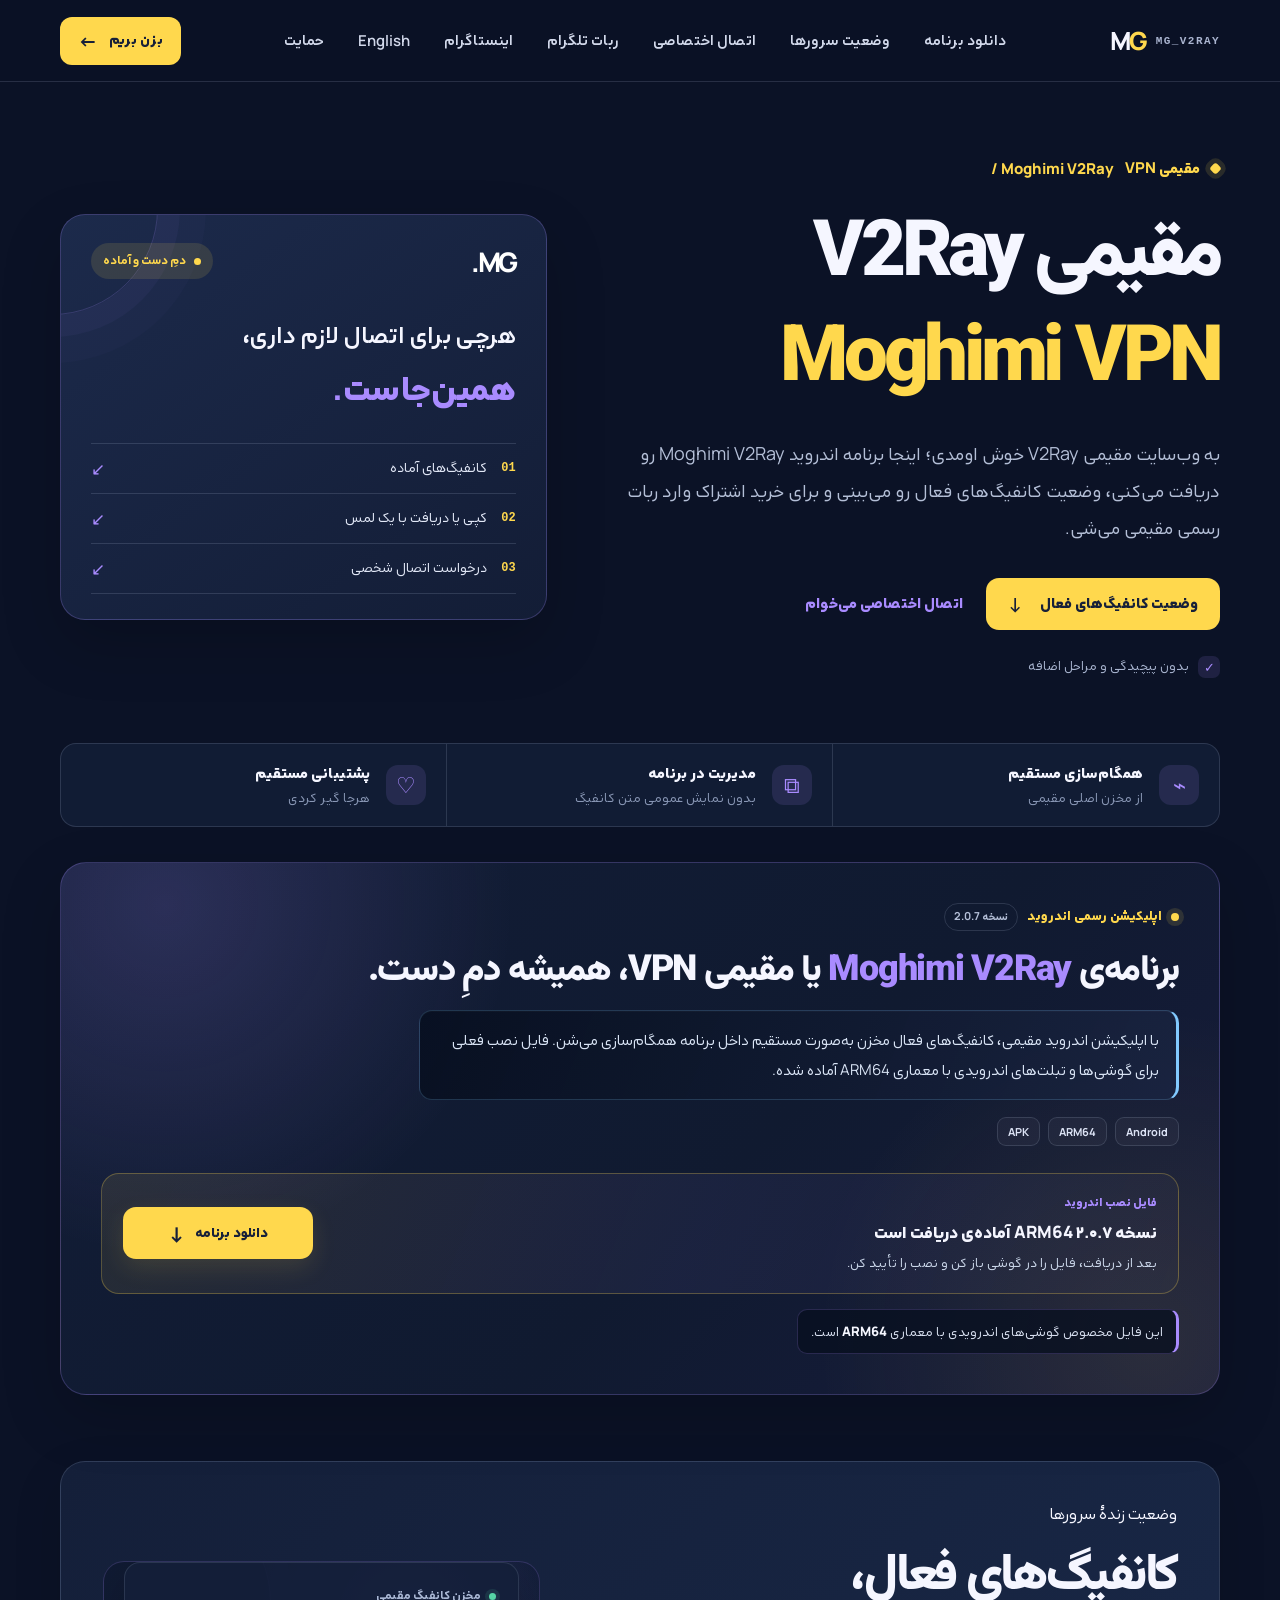
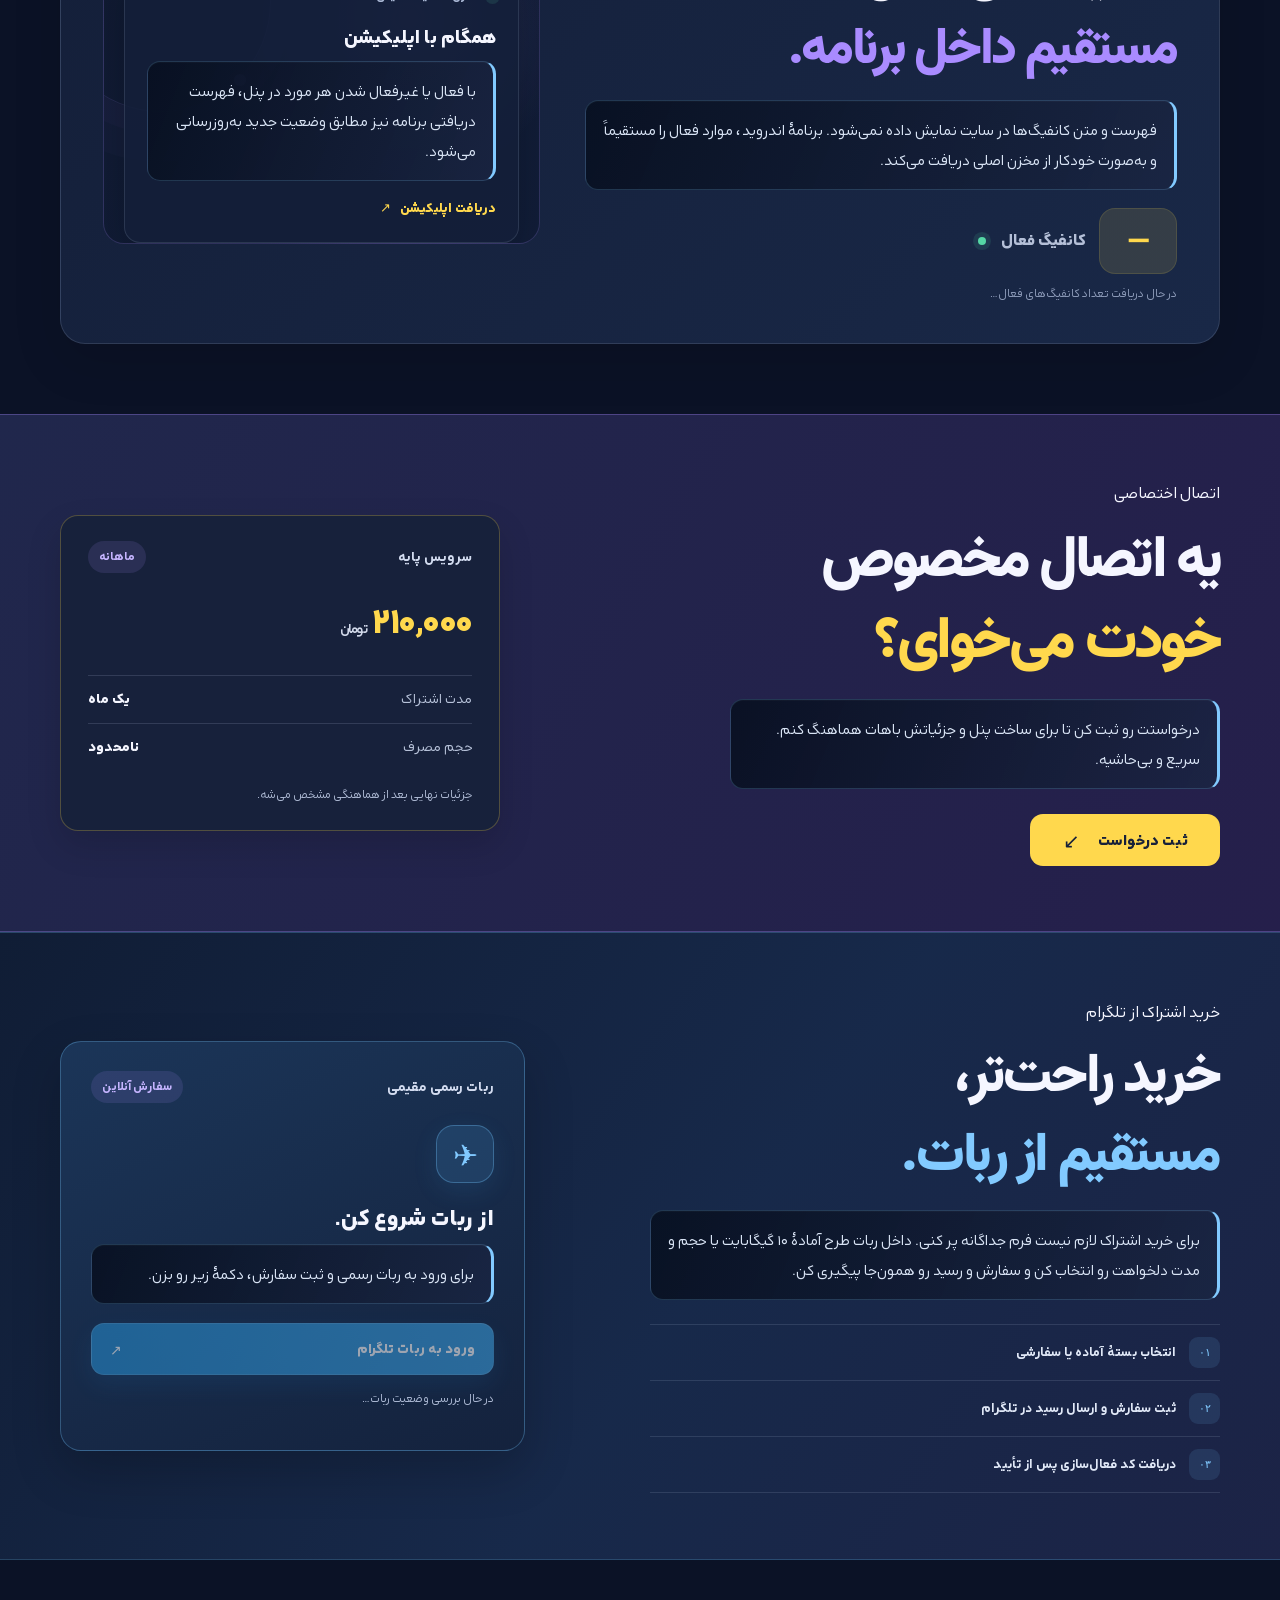
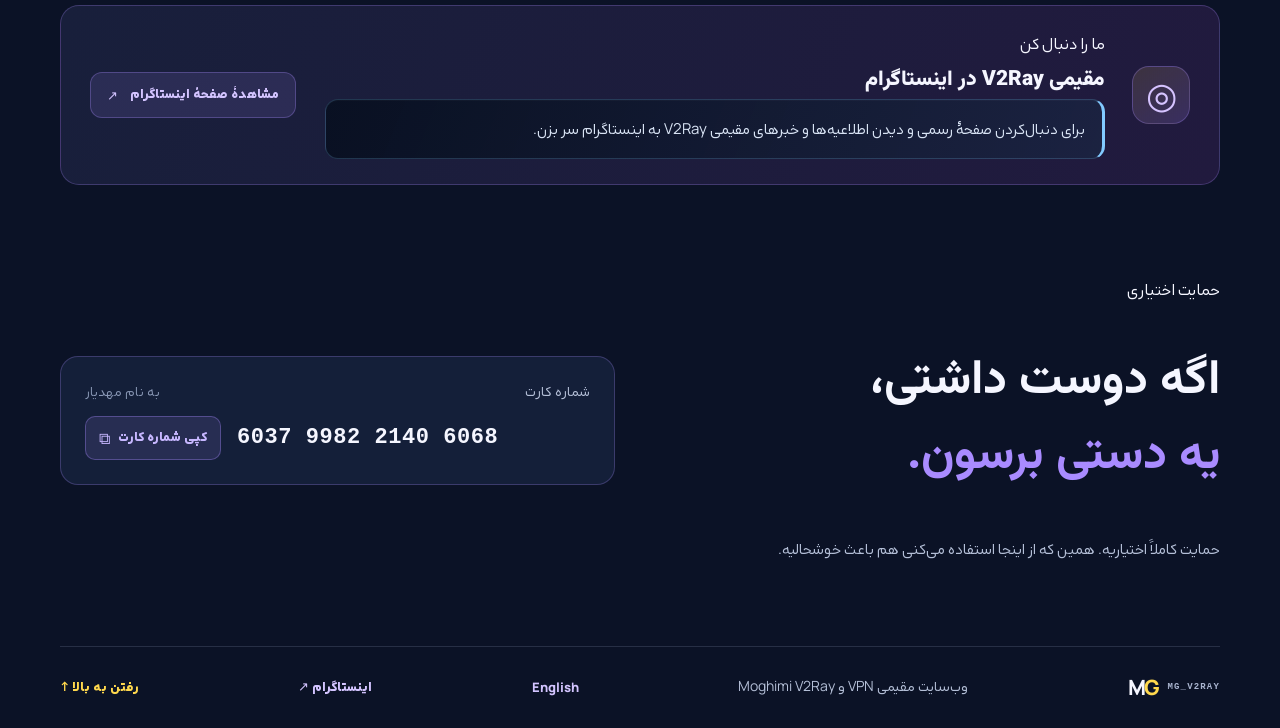
==== commit bbf45cb7: "Remove brand filler and improve explanatory text readability" ====
--- a/index.html
+++ b/index.html
@@ -78,7 +78,7 @@
 <link rel="icon" type="image/png" sizes="48x48" href="./favicon-48.png">
 <link rel="icon" type="image/x-icon" href="./favicon.ico">
 <link rel="icon" type="image/svg+xml" href="./favicon.svg">
-<link rel="stylesheet" href="./style.css?v=20261116-1">
+<link rel="stylesheet" href="./style.css?v=20261116-3">
 </head>
 <body>
 <header class="topbar">
@@ -125,7 +125,7 @@
       <div class="download-copy">
         <div class="download-kicker"><span class="download-kicker-dot" aria-hidden="true"></span> اپلیکیشن رسمی اندروید <span class="download-version">نسخه 2.0.7</span></div>
         <h2 id="download-title">برنامه‌ی <span>Moghimi V2Ray</span> یا مقیمی VPN، همیشه دمِ دست.</h2>
-        <p>با اپلیکیشن اندروید مقیمی، کانفیگ‌های فعال مخزن به‌صورت مستقیم داخل برنامه همگام‌سازی می‌شن. فایل نصب فعلی برای گوشی‌ها و تبلت‌های اندرویدی با معماری ARM64 آماده شده.</p>
+        <p class="readable-note">با اپلیکیشن اندروید مقیمی، کانفیگ‌های فعال مخزن به‌صورت مستقیم داخل برنامه همگام‌سازی می‌شن. فایل نصب فعلی برای گوشی‌ها و تبلت‌های اندرویدی با معماری ARM64 آماده شده.</p>
         <div class="download-meta" aria-label="مشخصات برنامه">
           <span>Android</span><span>ARM64</span><span>APK</span>
         </div>
@@ -142,35 +142,14 @@
     <p class="download-footnote">این فایل مخصوص گوشی‌های اندرویدی با معماری <strong>ARM64</strong> است.</p>
   </section>
 
-  <section class="brand-about section-wrap" id="about-moghimi" aria-labelledby="brand-about-title">
-    <div class="about-kicker">درباره برند مقیمی</div>
-    <div class="about-copy">
-      <h2 id="brand-about-title">مقیمی VPN و مقیمی V2Ray <span lang="en" dir="ltr">Moghimi VPN / Moghimi V2Ray</span></h2>
-      <p>اگر در گوگل عبارت‌هایی مثل «مقیمی VPN»، «مقیمی وی‌پی‌ان»، «مقیمی وی تو ری»، Moghimi VPN یا Moghimi V2Ray رو جست‌وجو می‌کنی، این صفحه وب‌سایت برند مقیمی و برنامه اندرویدی Moghimi V2Ray است. از همین‌جا نسخه اندروید برنامه رو دریافت کن، وضعیت تعداد کانفیگ‌های فعال رو ببین و از بخش ربات تلگرام برای سفارش اشتراک اقدام کن.</p>
-      <div class="about-english" lang="en" dir="ltr"><strong>Moghimi VPN / Moghimi V2Ray:</strong> the official website for the Moghimi Android app, active V2Ray configuration status, app downloads and the Telegram subscription bot.</div>
-      <div class="seo-faq" aria-label="پرسش‌های متداول درباره مقیمی">
-        <details>
-          <summary>آیا مقیمی VPN همان Moghimi V2Ray است؟</summary>
-          <p>در این وب‌سایت، عبارت‌های «مقیمی VPN» و «Moghimi VPN» برای اشاره به برند و اپلیکیشن اندرویدی Moghimi V2Ray به‌کار می‌رن.</p>
-        </details>
-        <details>
-          <summary>برنامه مقیمی V2Ray برای چه دستگاهی است؟</summary>
-          <p>فایل دانلود فعلی برای دستگاه‌های اندرویدی با معماری ۶۴ بیتی ARM64 ارائه شده است. نسخه و مشخصات فایل در بخش دانلود برنامه نوشته شده.</p>
-        </details>
-        <details>
-          <summary>کانفیگ‌های فعال مقیمی را چطور دریافت کنم؟</summary>
-          <p>فهرست و متن کانفیگ‌ها در سایت منتشر نمی‌شه؛ اپلیکیشن Moghimi V2Ray موارد فعال رو مستقیماً از مخزن اصلی دریافت و همگام‌سازی می‌کنه.</p>
-        </details>
-      </div>
-    </div>
-  </section>
+  
 
   <section class="section-wrap configs-section" id="configs" aria-labelledby="configs-title">
     <div class="active-configs-layout">
       <div class="active-configs-copy">
         <div class="section-kicker">وضعیت زندهٔ سرورها</div>
         <h2 id="configs-title">کانفیگ‌های فعال،<br><em>مستقیم داخل برنامه.</em></h2>
-        <p>فهرست و متن کانفیگ‌ها در سایت نمایش داده نمی‌شود. برنامهٔ اندروید، موارد فعال را مستقیماً و به‌صورت خودکار از مخزن اصلی دریافت می‌کند.</p>
+        <p class="readable-note">فهرست و متن کانفیگ‌ها در سایت نمایش داده نمی‌شود. برنامهٔ اندروید، موارد فعال را مستقیماً و به‌صورت خودکار از مخزن اصلی دریافت می‌کند.</p>
         <div class="config-counter" aria-live="polite"><strong id="public-count">—</strong><span>کانفیگ فعال</span><i aria-hidden="true"></i></div>
         <small id="public-count-status" class="active-count-status" role="status">در حال دریافت تعداد کانفیگ‌های فعال…</small>
       </div>
@@ -179,7 +158,7 @@
         <div class="active-aside-card">
           <span class="active-aside-label"><i aria-hidden="true"></i> مخزن کانفیگ مقیمی</span>
           <strong>همگام با اپلیکیشن</strong>
-          <p>با فعال یا غیرفعال شدن هر مورد در پنل، فهرست دریافتی برنامه نیز مطابق وضعیت جدید به‌روزرسانی می‌شود.</p>
+          <p class="readable-note">با فعال یا غیرفعال شدن هر مورد در پنل، فهرست دریافتی برنامه نیز مطابق وضعیت جدید به‌روزرسانی می‌شود.</p>
           <a href="#download-app">دریافت اپلیکیشن <span aria-hidden="true">↗</span></a>
         </div>
       </div>
@@ -191,7 +170,7 @@
       <div class="private-copy">
         <div class="section-kicker light-kicker">اتصال اختصاصی</div>
         <h2>یه اتصال مخصوص<br><span>خودت می‌خوای؟</span></h2>
-        <p>درخواستت رو ثبت کن تا برای ساخت پنل و جزئیاتش باهات هماهنگ کنم. سریع و بی‌حاشیه.</p>
+        <p class="readable-note">درخواستت رو ثبت کن تا برای ساخت پنل و جزئیاتش باهات هماهنگ کنم. سریع و بی‌حاشیه.</p>
         <button class="primary-button light-button" id="open-order" type="button">ثبت درخواست <span>↙</span></button>
       </div>
       <div class="price-panel">
@@ -209,7 +188,7 @@
       <div class="telegram-copy">
         <div class="section-kicker">خرید اشتراک از تلگرام</div>
         <h2 id="telegram-title">خرید راحت‌تر،<br><span>مستقیم از ربات.</span></h2>
-        <p>برای خرید اشتراک لازم نیست فرم جداگانه پر کنی. داخل ربات طرح آمادهٔ ۱۰ گیگابایت یا حجم و مدت دلخواهت رو انتخاب کن و سفارش و رسید رو همون‌جا پیگیری کن.</p>
+        <p class="readable-note">برای خرید اشتراک لازم نیست فرم جداگانه پر کنی. داخل ربات طرح آمادهٔ ۱۰ گیگابایت یا حجم و مدت دلخواهت رو انتخاب کن و سفارش و رسید رو همون‌جا پیگیری کن.</p>
         <div class="telegram-benefits">
           <div><b>۰۱</b><span>انتخاب بستهٔ آماده یا سفارشی</span></div>
           <div><b>۰۲</b><span>ثبت سفارش و ارسال رسید در تلگرام</span></div>
@@ -220,7 +199,7 @@
         <div class="price-panel-top"><span>ربات رسمی مقیمی</span><span class="price-badge">سفارش آنلاین</span></div>
         <div class="telegram-mark" aria-hidden="true">✈</div>
         <strong class="telegram-purchase-title">از ربات شروع کن.</strong>
-        <p>برای ورود به ربات رسمی و ثبت سفارش، دکمهٔ زیر رو بزن.</p>
+        <p class="readable-note">برای ورود به ربات رسمی و ثبت سفارش، دکمهٔ زیر رو بزن.</p>
         <a id="telegram-buy-link" class="bot-buy-button" href="#" aria-disabled="true" rel="noopener noreferrer">ورود به ربات تلگرام <span aria-hidden="true">↗</span></a>
         <small id="telegram-bot-status" class="price-note" role="status">در حال بررسی وضعیت ربات…</small>
       </div>
@@ -233,7 +212,7 @@
       <div class="instagram-copy">
         <div class="section-kicker">ما را دنبال کن</div>
         <h2 id="instagram-title">مقیمی V2Ray در اینستاگرام</h2>
-        <p>برای دنبال‌کردن صفحهٔ رسمی و دیدن اطلاعیه‌ها و خبرهای مقیمی V2Ray به اینستاگرام سر بزن.</p>
+        <p class="readable-note">برای دنبال‌کردن صفحهٔ رسمی و دیدن اطلاعیه‌ها و خبرهای مقیمی V2Ray به اینستاگرام سر بزن.</p>
       </div>
       <a class="instagram-button" href="https://www.instagram.com/moghimi_v2ray/" target="_blank" rel="noopener noreferrer">مشاهدهٔ صفحهٔ اینستاگرام <span aria-hidden="true">↗</span></a>
     </div>
--- a/style.css
+++ b/style.css
@@ -199,32 +199,6 @@
 @media(prefers-reduced-motion:reduce){*,*::before,*::after{scroll-behavior:auto!important;animation-duration:.01ms!important;transition-duration:.01ms!important}}
 
 
-/* Brand naming + editorial detail */
-.eyebrow-en{color:var(--purple);font-size:.88em;font-weight:700;direction:ltr;unicode-bidi:isolate}
-.brand-about{display:grid;grid-template-columns:220px 1fr;gap:38px;align-items:start;margin-top:12px;margin-bottom:82px;padding:30px 0;border-block:1px solid var(--line)}
-.about-kicker{padding-top:9px;color:var(--yellow);font-size:13px;font-weight:800;letter-spacing:.02em}
-.about-copy h2{margin:0 0 11px;color:var(--ink);font-size:27px;line-height:1.5;font-weight:900}
-.about-copy h2 span{display:inline-block;margin-right:8px;color:var(--purple);font-size:.72em;font-weight:700;direction:ltr;unicode-bidi:isolate}
-.about-copy p{max-width:820px;margin:0;color:var(--muted);font-size:15px;line-height:2.1}
-.header-action:focus-visible,.primary-button:focus-visible,.mini-button:focus-visible{outline:3px solid var(--purple);outline-offset:3px}
-@media(max-width:680px){
- .eyebrow{flex-wrap:wrap;gap:8px}
- .eyebrow-en{font-size:12px}
- .brand-about{grid-template-columns:1fr;gap:10px;margin-top:0;margin-bottom:48px;padding:22px 0}
- .about-kicker{padding-top:0;font-size:12px}
- .about-copy h2{font-size:23px}
- .about-copy p{font-size:14px;line-height:2}
-}
-
-
-/* Search-friendly brand information, kept within the existing dark visual system */
-.about-english{max-width:820px;margin-top:14px;padding:13px 16px;border:1px solid var(--line);border-radius:14px;background:var(--surface);color:var(--muted);font-size:14px;line-height:1.8}
-.seo-faq{display:grid;gap:9px;max-width:820px;margin-top:16px}
-.seo-faq details{padding:12px 15px;border:1px solid var(--line);border-radius:13px;background:var(--surface)}
-.seo-faq summary{cursor:pointer;color:var(--ink);font-size:14px;font-weight:800;line-height:1.8}
-.seo-faq details p{margin-top:8px;font-size:14px;line-height:1.9}
-
-
 /* Official Android app download section */
 .app-download-section{
   position:relative;isolation:isolate;overflow:hidden;
@@ -316,3 +290,41 @@
 .footer-social:hover{color:var(--yellow)}
 @media(max-width:900px){.private-inner{grid-template-columns:1fr 1fr;gap:25px}.telegram-inner{grid-template-columns:1fr .9fr;gap:28px}.instagram-card{grid-template-columns:55px 1fr}.instagram-button{grid-column:2;justify-self:start}}
 @media(max-width:680px){.private-inner{display:flex;flex-direction:column;align-items:stretch;gap:18px}.telegram-inner{grid-template-columns:1fr;gap:24px;padding-top:44px;padding-bottom:44px}.telegram-copy h2{font-size:36px}.telegram-copy>p{font-size:14px}.telegram-purchase-panel{padding:21px;border-radius:16px}.telegram-purchase-title{font-size:20px}.telegram-purchase-panel p{font-size:13px}.instagram-section{padding-top:30px}.instagram-card{grid-template-columns:1fr;gap:12px;padding:20px;border-radius:16px}.instagram-symbol{width:50px;height:50px;font-size:31px}.instagram-copy h2{font-size:18px}.instagram-copy p{font-size:12px}.instagram-button{grid-column:auto;width:100%;white-space:normal}.footer-social{font-size:12px}}
+
+
+/* Readable explanatory notes: calm contrast, clear edge and comfortable spacing */
+.readable-note{
+  max-width:780px;
+  margin:16px 0 0;
+  padding:14px 17px;
+  border:1px solid rgba(130,202,255,.2);
+  border-inline-start:3px solid #82caff;
+  border-radius:13px;
+  background:linear-gradient(112deg,rgba(7,15,31,.88),rgba(26,37,66,.78));
+  box-shadow:inset 0 1px rgba(255,255,255,.025);
+  color:#d8e3f4!important;
+  font-size:15px!important;
+  line-height:2!important;
+}
+.readable-note strong{color:#f5f7ff}
+.download-footnote{
+  display:block;
+  width:fit-content;
+  max-width:100%;
+  margin:15px 0 0;
+  padding:9px 13px;
+  border:1px solid rgba(169,139,255,.2);
+  border-inline-start:3px solid var(--purple);
+  border-radius:10px;
+  background:rgba(7,15,31,.76);
+  color:#d9e1f1;
+  font-size:13px;
+  line-height:1.9;
+}
+.download-footnote strong{color:#f5f7ff}
+.download-action-copy small{color:#cbd7ea;font-size:13px;line-height:1.9}
+@media(max-width:680px){
+  .readable-note{margin-top:13px;padding:12px 13px;font-size:14px!important;line-height:1.95!important}
+  .download-footnote{margin-top:12px;padding:8px 10px;font-size:12px;line-height:1.85}
+  .download-action-copy small{font-size:12px;line-height:1.85}
+}
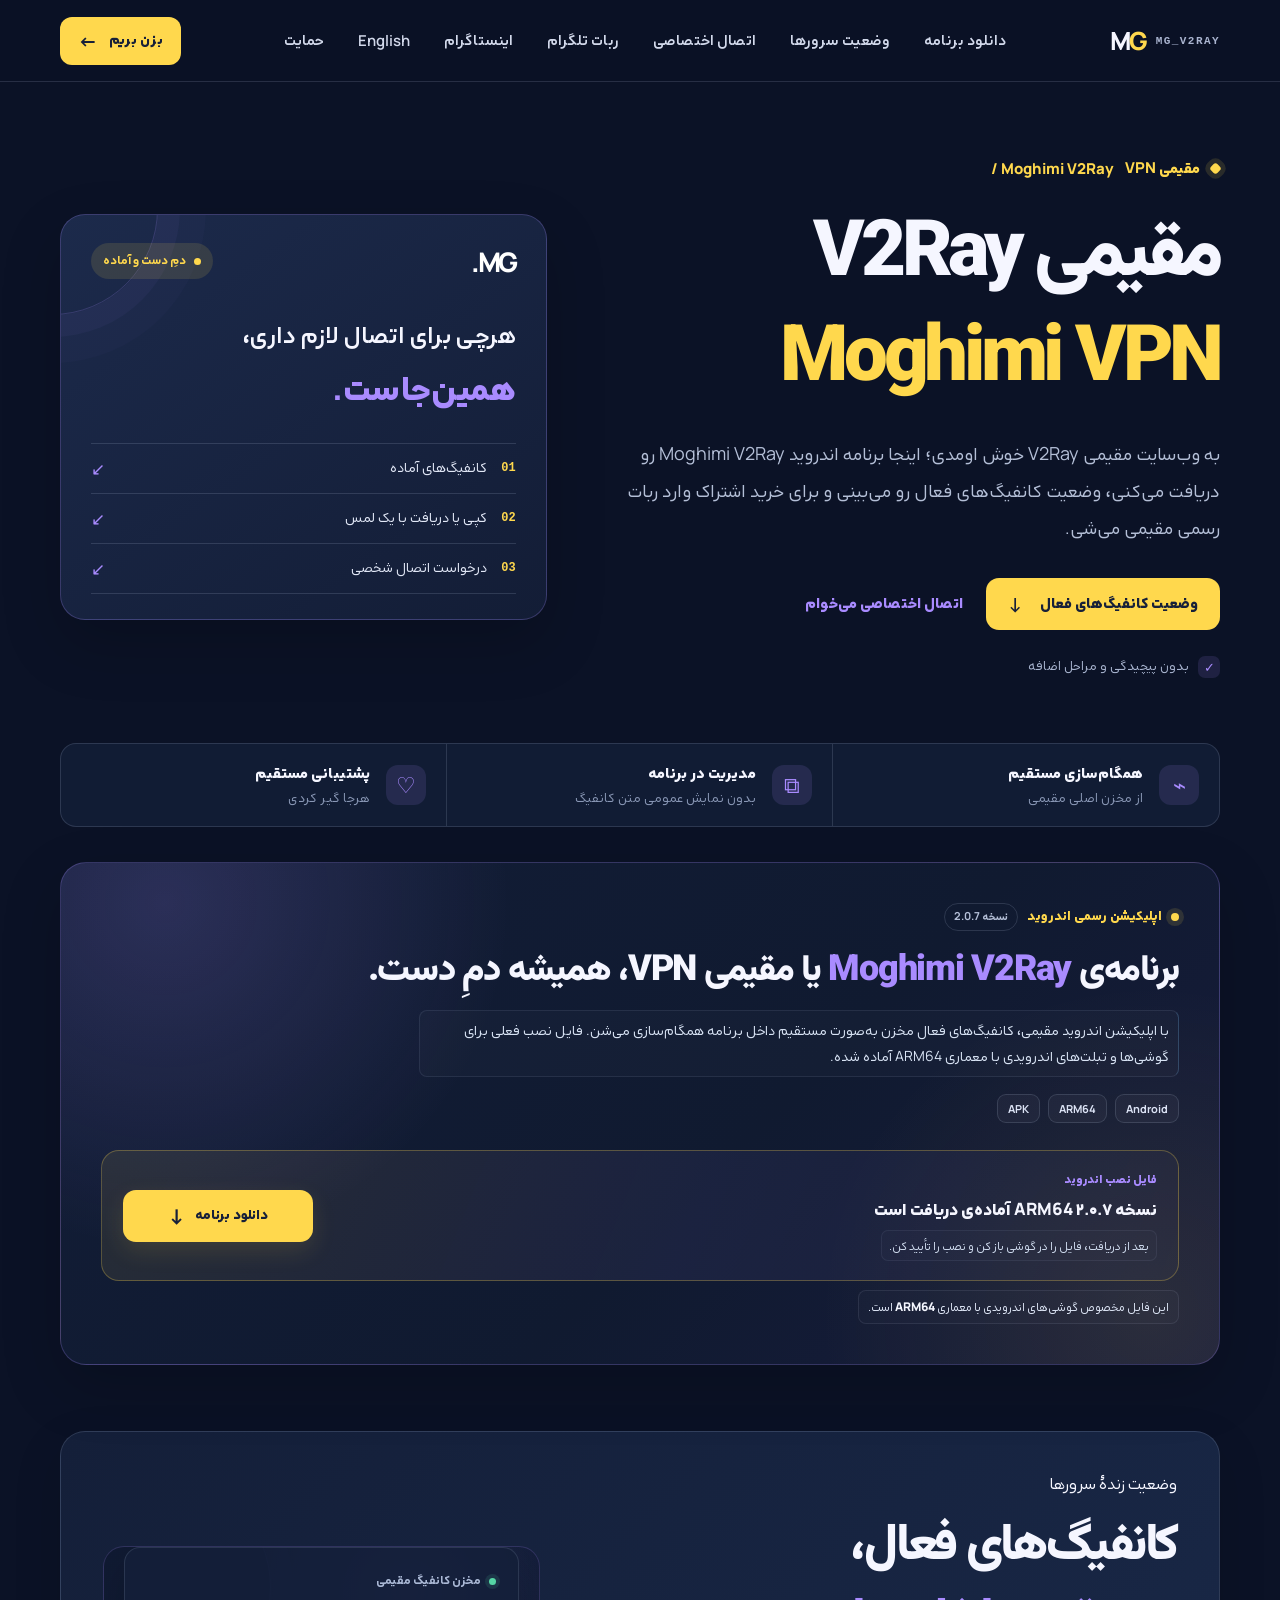
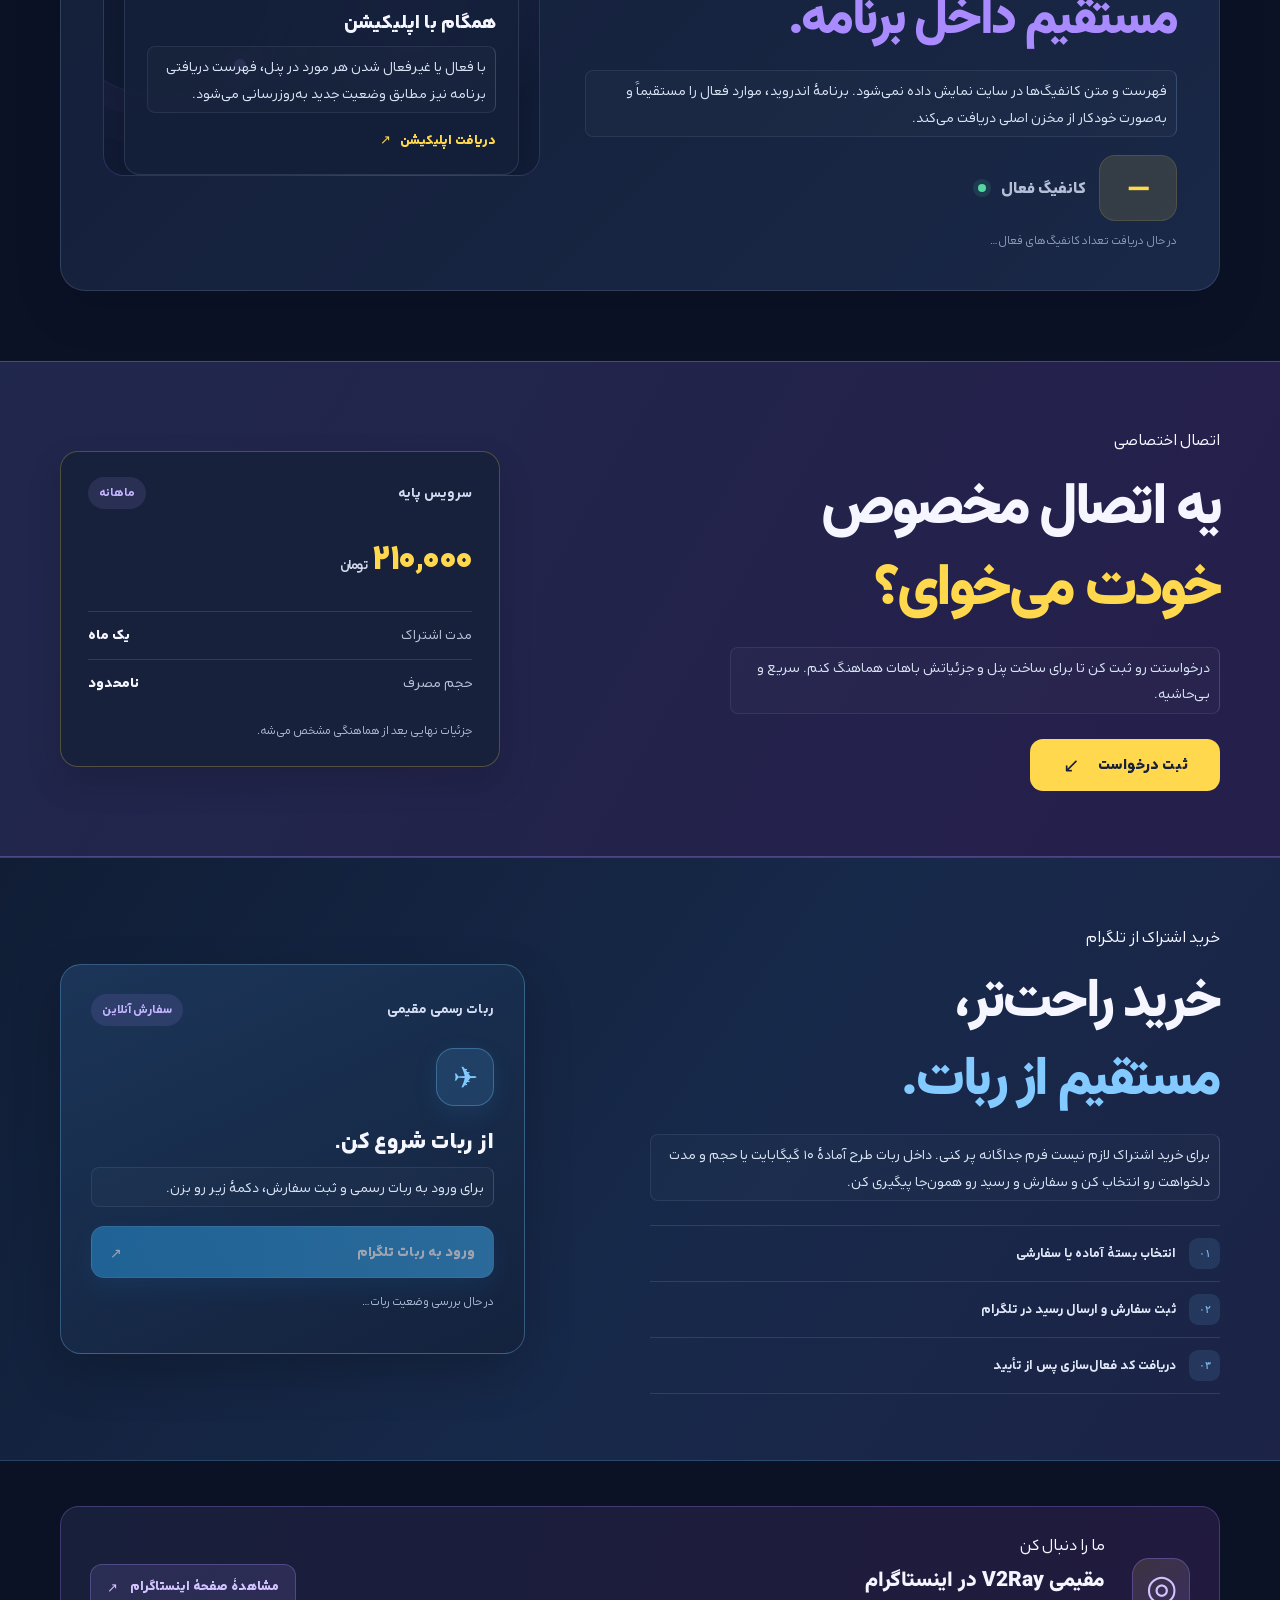
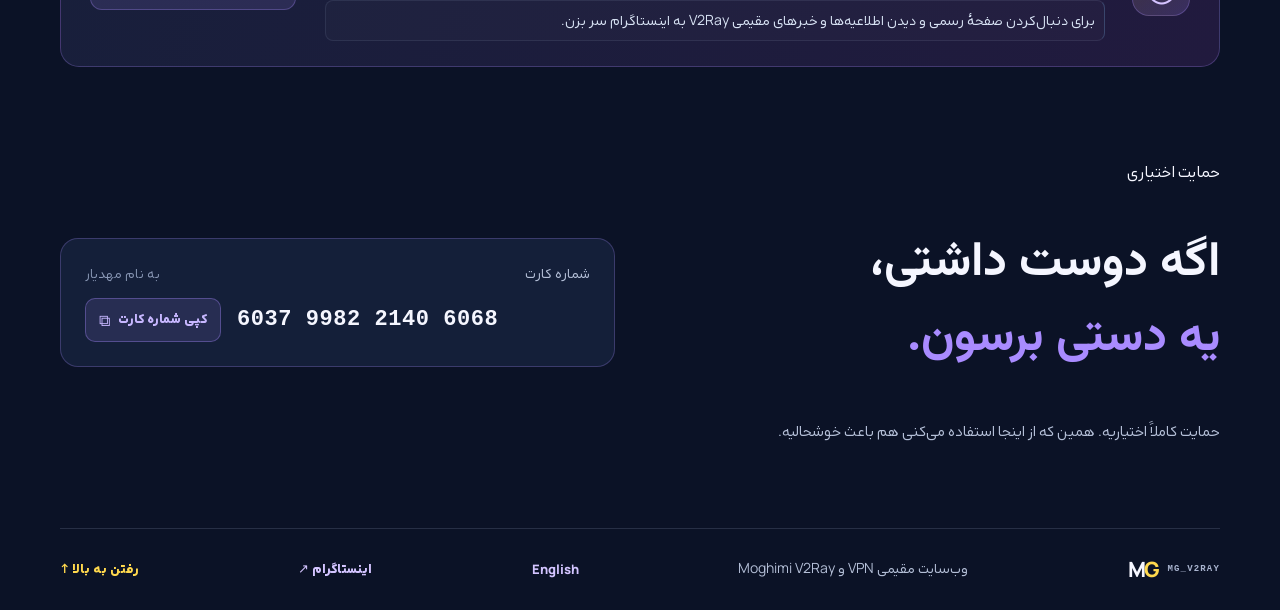
==== commit f8a42a49: "Make small explanatory text borders subtle" ====
--- a/index.html
+++ b/index.html
@@ -78,7 +78,7 @@
 <link rel="icon" type="image/png" sizes="48x48" href="./favicon-48.png">
 <link rel="icon" type="image/x-icon" href="./favicon.ico">
 <link rel="icon" type="image/svg+xml" href="./favicon.svg">
-<link rel="stylesheet" href="./style.css?v=20261116-3">
+<link rel="stylesheet" href="./style.css?v=20261116-4">
 </head>
 <body>
 <header class="topbar">
--- a/style.css
+++ b/style.css
@@ -295,36 +295,46 @@
 /* Readable explanatory notes: calm contrast, clear edge and comfortable spacing */
 .readable-note{
   max-width:780px;
-  margin:16px 0 0;
-  padding:14px 17px;
-  border:1px solid rgba(130,202,255,.2);
-  border-inline-start:3px solid #82caff;
-  border-radius:13px;
-  background:linear-gradient(112deg,rgba(7,15,31,.88),rgba(26,37,66,.78));
-  box-shadow:inset 0 1px rgba(255,255,255,.025);
+  margin:10px 0 0;
+  padding:6px 9px;
+  border:1px solid rgba(190,207,236,.10);
+  border-inline-start:1px solid rgba(130,202,255,.23);
+  border-radius:8px;
+  background:rgba(255,255,255,.018);
   color:#d8e3f4!important;
-  font-size:15px!important;
-  line-height:2!important;
+  font-size:14px!important;
+  line-height:1.9!important;
 }
 .readable-note strong{color:#f5f7ff}
 .download-footnote{
   display:block;
   width:fit-content;
   max-width:100%;
-  margin:15px 0 0;
-  padding:9px 13px;
-  border:1px solid rgba(169,139,255,.2);
-  border-inline-start:3px solid var(--purple);
-  border-radius:10px;
-  background:rgba(7,15,31,.76);
+  margin:9px 0 0;
+  padding:5px 9px;
+  border:1px solid rgba(190,207,236,.10);
+  border-radius:8px;
+  background:rgba(255,255,255,.015);
   color:#d9e1f1;
-  font-size:13px;
-  line-height:1.9;
+  font-size:12px;
+  line-height:1.8;
 }
 .download-footnote strong{color:#f5f7ff}
-.download-action-copy small{color:#cbd7ea;font-size:13px;line-height:1.9}
+.download-action-copy small{
+  display:block;
+  width:fit-content;
+  max-width:100%;
+  margin-top:3px;
+  padding:4px 7px;
+  border:1px solid rgba(190,207,236,.08);
+  border-radius:7px;
+  background:rgba(255,255,255,.012);
+  color:#cbd7ea;
+  font-size:12px;
+  line-height:1.8
+}
 @media(max-width:680px){
-  .readable-note{margin-top:13px;padding:12px 13px;font-size:14px!important;line-height:1.95!important}
-  .download-footnote{margin-top:12px;padding:8px 10px;font-size:12px;line-height:1.85}
-  .download-action-copy small{font-size:12px;line-height:1.85}
-}
+  .readable-note{margin-top:8px;padding:6px 8px;font-size:13px!important;line-height:1.85!important}
+  .download-footnote{margin-top:8px;padding:5px 8px;font-size:11px;line-height:1.8}
+  .download-action-copy small{font-size:11px;line-height:1.8}
+}
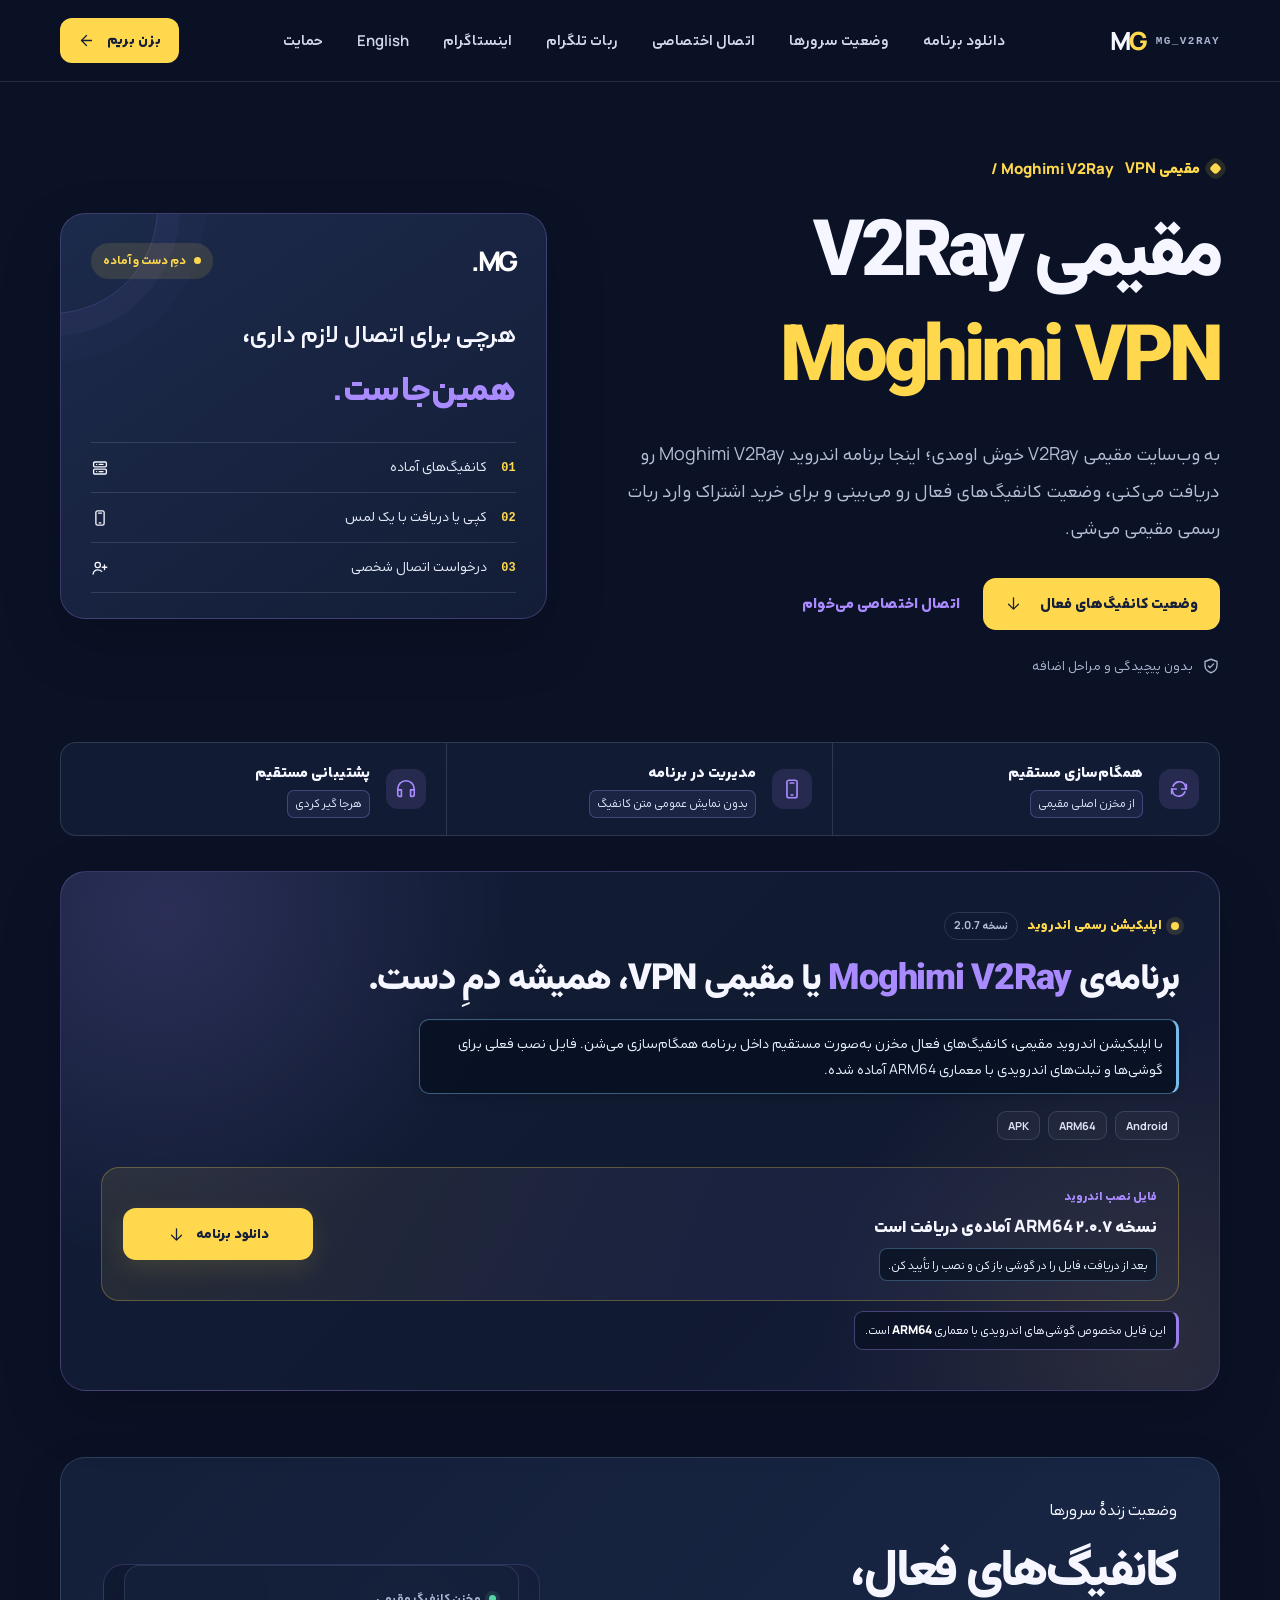
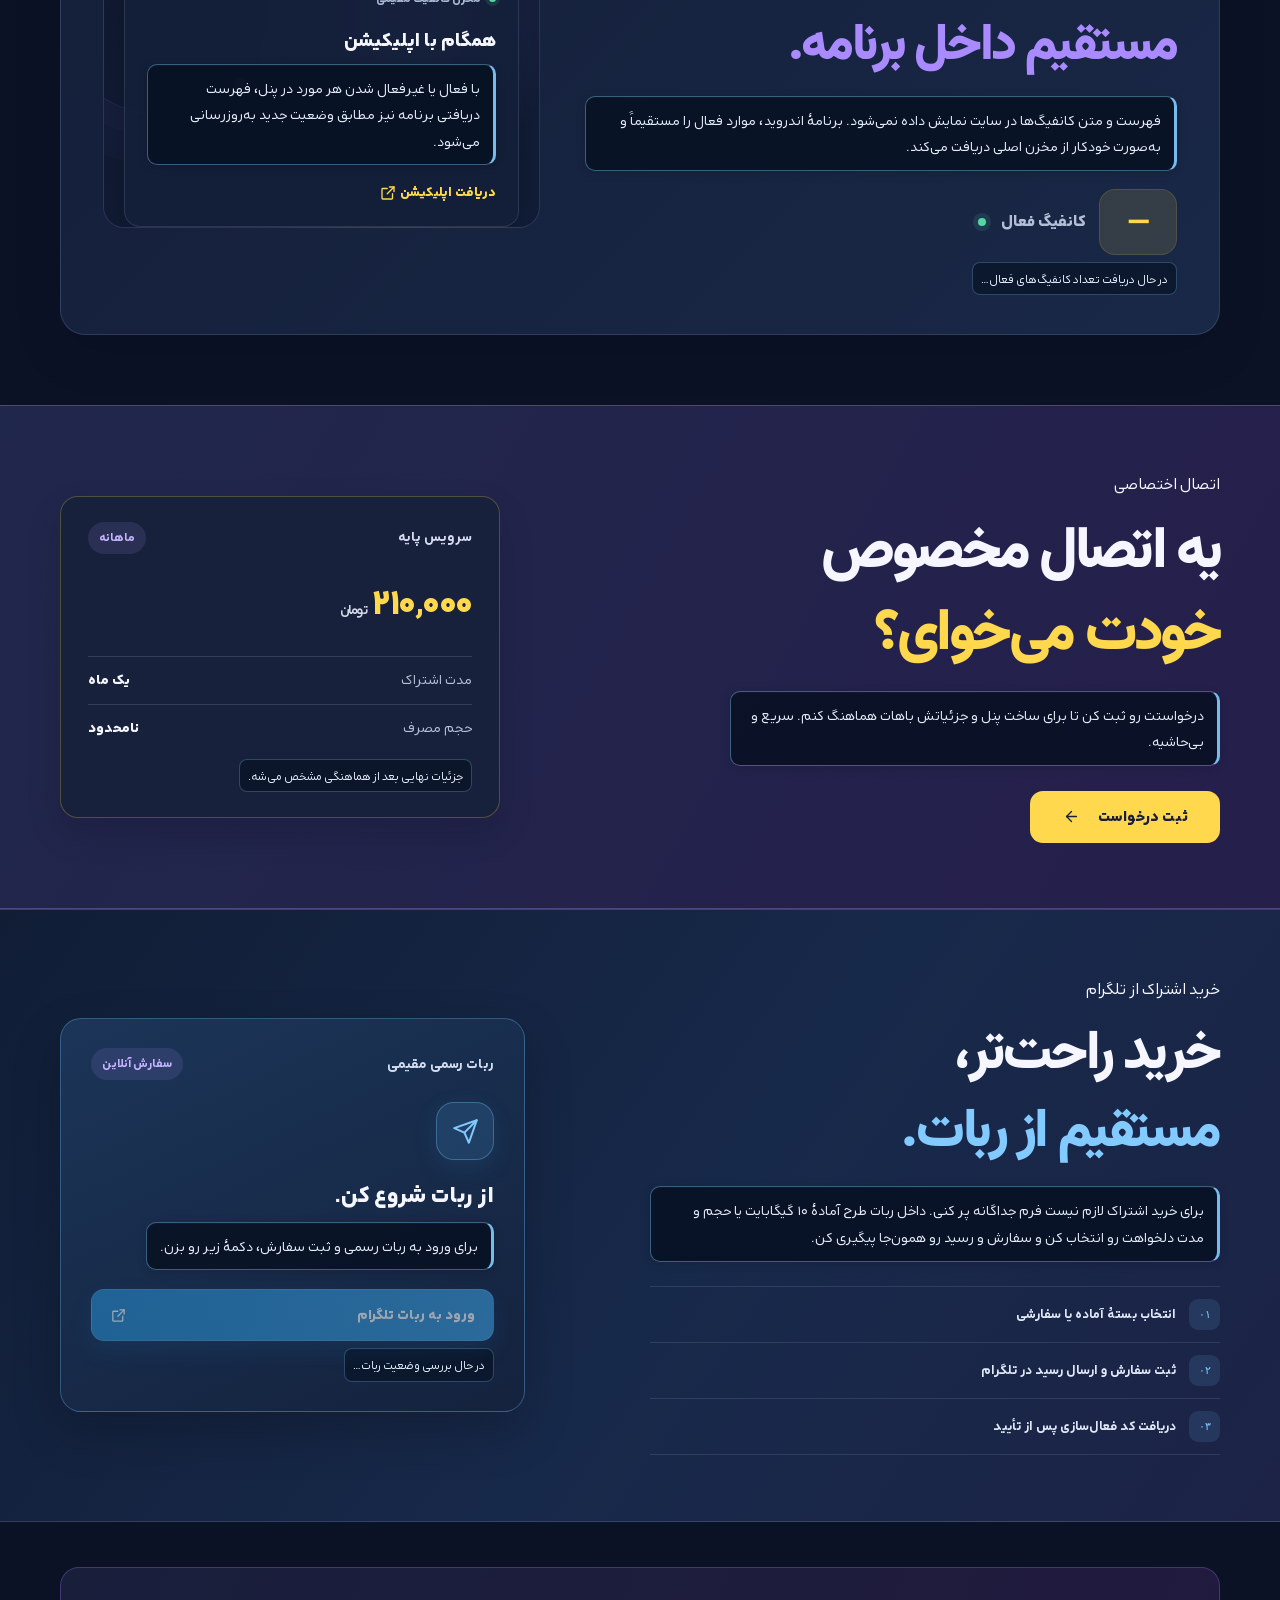
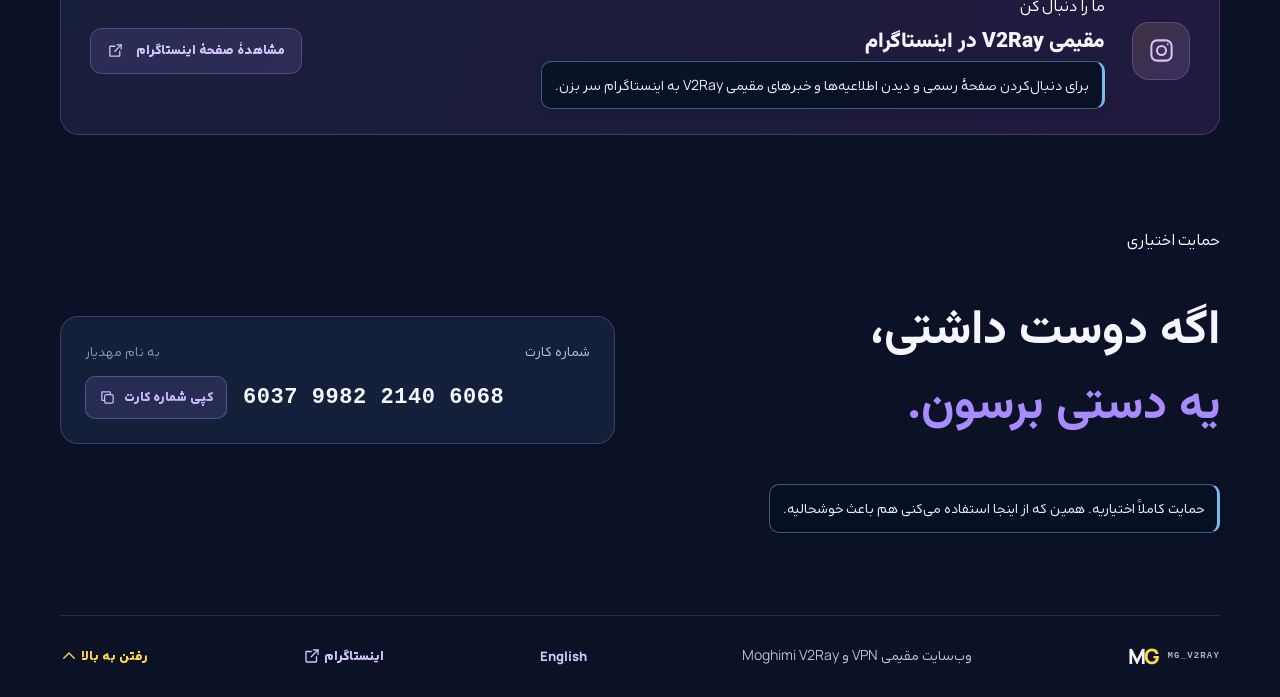
==== commit 2444b94d: "Polish site icons and make compact text frames clearly visible" ====
--- a/index.html
+++ b/index.html
@@ -78,7 +78,7 @@
 <link rel="icon" type="image/png" sizes="48x48" href="./favicon-48.png">
 <link rel="icon" type="image/x-icon" href="./favicon.ico">
 <link rel="icon" type="image/svg+xml" href="./favicon.svg">
-<link rel="stylesheet" href="./style.css?v=20261116-4">
+<link rel="stylesheet" href="./style.css?v=20261116-7">
 </head>
 <body>
 <header class="topbar">
@@ -88,7 +88,7 @@
   <nav class="main-nav" aria-label="ناوبری">
     <a href="#download-app">دانلود برنامه</a><a href="#configs">وضعیت سرورها</a><a href="#private">اتصال اختصاصی</a><a href="#telegram">ربات تلگرام</a><a href="#instagram">اینستاگرام</a><a href="./en/" lang="en" hreflang="en">English</a><a href="#support">حمایت</a>
   </nav>
-  <a class="header-action" href="#private">بزن بریم <span>←</span></a>
+  <a class="header-action" href="#private">بزن بریم <svg class="ui-icon" viewBox="0 0 24 24" fill="none" stroke="currentColor" stroke-width="1.8" stroke-linecap="round" stroke-linejoin="round" aria-hidden="true" focusable="false"><path d="M19 12H5"/><path d="m12 19-7-7 7-7"/></svg></a>
 </header>
 
 <main id="home">
@@ -98,26 +98,26 @@
       <h1>مقیمی V2Ray<br><span lang="en" dir="ltr">Moghimi VPN</span></h1>
       <p class="hero-description">به وب‌سایت مقیمی V2Ray خوش اومدی؛ اینجا برنامه اندروید Moghimi V2Ray رو دریافت می‌کنی، وضعیت کانفیگ‌های فعال رو می‌بینی و برای خرید اشتراک وارد ربات رسمی مقیمی می‌شی.</p>
       <div class="hero-cta">
-        <a href="#configs" class="primary-button">وضعیت کانفیگ‌های فعال <span>↓</span></a>
+        <a href="#configs" class="primary-button">وضعیت کانفیگ‌های فعال <svg class="ui-icon" viewBox="0 0 24 24" fill="none" stroke="currentColor" stroke-width="1.8" stroke-linecap="round" stroke-linejoin="round" aria-hidden="true" focusable="false"><path d="M12 4v15"/><path d="m5 13 7 7 7-7"/></svg></a>
         <a href="#private" class="secondary-link">اتصال اختصاصی می‌خوام</a>
       </div>
-      <div class="hero-trust"><span>✓</span> بدون پیچیدگی و مراحل اضافه</div>
+      <div class="hero-trust"><svg class="ui-icon" viewBox="0 0 24 24" fill="none" stroke="currentColor" stroke-width="1.8" stroke-linecap="round" stroke-linejoin="round" aria-hidden="true" focusable="false"><path d="M12 3 20 6v5c0 5-3.4 8.4-8 10-4.6-1.6-8-5-8-10V6l8-3Z"/><path d="m8.5 12 2.2 2.2 4.8-5"/></svg> بدون پیچیدگی و مراحل اضافه</div>
     </div>
     <aside class="hero-aside" aria-label="ویژگی‌ها">
       <div class="aside-top"><span class="aside-mark">MG.</span><span class="aside-pill"><i></i> دمِ دست و آماده</span></div>
       <div class="aside-message">هرچی برای اتصال لازم داری،<strong>همین‌جاست.</strong></div>
       <div class="aside-points">
-        <div><b>01</b><span>کانفیگ‌های آماده</span><i>↙</i></div>
-        <div><b>02</b><span>کپی یا دریافت با یک لمس</span><i>↙</i></div>
-        <div><b>03</b><span>درخواست اتصال شخصی</span><i>↙</i></div>
+        <div><b>01</b><span>کانفیگ‌های آماده</span><svg class="ui-icon" viewBox="0 0 24 24" fill="none" stroke="currentColor" stroke-width="1.8" stroke-linecap="round" stroke-linejoin="round" aria-hidden="true" focusable="false"><rect x="3.5" y="4" width="17" height="6.5" rx="1.5"/><rect x="3.5" y="13.5" width="17" height="6.5" rx="1.5"/><path d="M7.5 7.25h.01M7.5 16.75h.01M11 7.25h5M11 16.75h5"/></svg></div>
+        <div><b>02</b><span>کپی یا دریافت با یک لمس</span><svg class="ui-icon" viewBox="0 0 24 24" fill="none" stroke="currentColor" stroke-width="1.8" stroke-linecap="round" stroke-linejoin="round" aria-hidden="true" focusable="false"><rect x="6.5" y="2.5" width="11" height="19" rx="2.2"/><path d="M10 5.5h4M11 18.5h2"/></svg></div>
+        <div><b>03</b><span>درخواست اتصال شخصی</span><svg class="ui-icon" viewBox="0 0 24 24" fill="none" stroke="currentColor" stroke-width="1.8" stroke-linecap="round" stroke-linejoin="round" aria-hidden="true" focusable="false"><circle cx="9" cy="8" r="3.5"/><path d="M2.8 20c.5-3.5 2.8-5.5 6.2-5.5 2.2 0 4.1.7 5.2 2"/><path d="M18 8v6M15 11h6"/></svg></div>
       </div>
     </aside>
   </section>
 
   <section class="quick-strip section-wrap">
-    <div><span class="quick-icon">⌁</span><strong>همگام‌سازی مستقیم</strong><small>از مخزن اصلی مقیمی</small></div>
-    <div><span class="quick-icon">⧉</span><strong>مدیریت در برنامه</strong><small>بدون نمایش عمومی متن کانفیگ</small></div>
-    <div><span class="quick-icon">♡</span><strong>پشتیبانی مستقیم</strong><small>هرجا گیر کردی</small></div>
+    <div><span class="quick-icon"><svg class="ui-icon" viewBox="0 0 24 24" fill="none" stroke="currentColor" stroke-width="1.8" stroke-linecap="round" stroke-linejoin="round" aria-hidden="true" focusable="false"><path d="M20 7v5h-5"/><path d="M4 17v-5h5"/><path d="M5.5 9A7.5 7.5 0 0 1 18 6.5L20 12"/><path d="M4 12l2 5.5A7.5 7.5 0 0 0 18.5 15"/></svg></span><strong>همگام‌سازی مستقیم</strong><small>از مخزن اصلی مقیمی</small></div>
+    <div><span class="quick-icon"><svg class="ui-icon" viewBox="0 0 24 24" fill="none" stroke="currentColor" stroke-width="1.8" stroke-linecap="round" stroke-linejoin="round" aria-hidden="true" focusable="false"><rect x="6.5" y="2.5" width="11" height="19" rx="2.2"/><path d="M10 5.5h4M11 18.5h2"/></svg></span><strong>مدیریت در برنامه</strong><small>بدون نمایش عمومی متن کانفیگ</small></div>
+    <div><span class="quick-icon"><svg class="ui-icon" viewBox="0 0 24 24" fill="none" stroke="currentColor" stroke-width="1.8" stroke-linecap="round" stroke-linejoin="round" aria-hidden="true" focusable="false"><path d="M3 13v-1a9 9 0 0 1 18 0v1"/><path d="M3 13h4v7H5a2 2 0 0 1-2-2v-5ZM21 13h-4v7h2a2 2 0 0 0 2-2v-5Z"/></svg></span><strong>پشتیبانی مستقیم</strong><small>هرجا گیر کردی</small></div>
   </section>
 
   <section class="app-download-section section-wrap" id="download-app" aria-labelledby="download-title">
@@ -137,7 +137,7 @@
         <strong>نسخه ۲.۰.۷ ARM64 آماده‌ی دریافت است</strong>
         <small>بعد از دریافت، فایل را در گوشی باز کن و نصب را تأیید کن.</small>
       </div>
-      <a class="download-button" href="https://atrwhvyhopifugphfcpe.supabase.co/storage/v1/object/public/app-releases/MoghimiV2Ray_2.0.7_arm64-v8a.apk" aria-label="دانلود برنامه Moghimi V2Ray">دانلود برنامه <span aria-hidden="true">↓</span></a>
+      <a class="download-button" href="https://atrwhvyhopifugphfcpe.supabase.co/storage/v1/object/public/app-releases/MoghimiV2Ray_2.0.7_arm64-v8a.apk" aria-label="دانلود برنامه Moghimi V2Ray">دانلود برنامه <svg class="ui-icon" viewBox="0 0 24 24" fill="none" stroke="currentColor" stroke-width="1.8" stroke-linecap="round" stroke-linejoin="round" aria-hidden="true" focusable="false"><path d="M12 4v15"/><path d="m5 13 7 7 7-7"/></svg></a>
     </div>
     <p class="download-footnote">این فایل مخصوص گوشی‌های اندرویدی با معماری <strong>ARM64</strong> است.</p>
   </section>
@@ -159,7 +159,7 @@
           <span class="active-aside-label"><i aria-hidden="true"></i> مخزن کانفیگ مقیمی</span>
           <strong>همگام با اپلیکیشن</strong>
           <p class="readable-note">با فعال یا غیرفعال شدن هر مورد در پنل، فهرست دریافتی برنامه نیز مطابق وضعیت جدید به‌روزرسانی می‌شود.</p>
-          <a href="#download-app">دریافت اپلیکیشن <span aria-hidden="true">↗</span></a>
+          <a href="#download-app">دریافت اپلیکیشن <svg class="ui-icon" viewBox="0 0 24 24" fill="none" stroke="currentColor" stroke-width="1.8" stroke-linecap="round" stroke-linejoin="round" aria-hidden="true" focusable="false"><path d="M14 4h6v6"/><path d="m20 4-9 9"/><path d="M18 13v6a1 1 0 0 1-1 1H5a1 1 0 0 1-1-1V7a1 1 0 0 1 1-1h6"/></svg></a>
         </div>
       </div>
     </div>
@@ -171,7 +171,7 @@
         <div class="section-kicker light-kicker">اتصال اختصاصی</div>
         <h2>یه اتصال مخصوص<br><span>خودت می‌خوای؟</span></h2>
         <p class="readable-note">درخواستت رو ثبت کن تا برای ساخت پنل و جزئیاتش باهات هماهنگ کنم. سریع و بی‌حاشیه.</p>
-        <button class="primary-button light-button" id="open-order" type="button">ثبت درخواست <span>↙</span></button>
+        <button class="primary-button light-button" id="open-order" type="button">ثبت درخواست <svg class="ui-icon" viewBox="0 0 24 24" fill="none" stroke="currentColor" stroke-width="1.8" stroke-linecap="round" stroke-linejoin="round" aria-hidden="true" focusable="false"><path d="M19 12H5"/><path d="m12 19-7-7 7-7"/></svg></button>
       </div>
       <div class="price-panel">
         <div class="price-panel-top"><span>سرویس پایه</span><span class="price-badge">ماهانه</span></div>
@@ -197,10 +197,10 @@
       </div>
       <div class="telegram-purchase-panel">
         <div class="price-panel-top"><span>ربات رسمی مقیمی</span><span class="price-badge">سفارش آنلاین</span></div>
-        <div class="telegram-mark" aria-hidden="true">✈</div>
+        <div class="telegram-mark" aria-hidden="true"><svg class="ui-icon" viewBox="0 0 24 24" fill="none" stroke="currentColor" stroke-width="1.8" stroke-linecap="round" stroke-linejoin="round" aria-hidden="true" focusable="false"><path d="m22 2-7 20-4-9-9-4Z"/><path d="M22 2 11 13"/></svg></div>
         <strong class="telegram-purchase-title">از ربات شروع کن.</strong>
         <p class="readable-note">برای ورود به ربات رسمی و ثبت سفارش، دکمهٔ زیر رو بزن.</p>
-        <a id="telegram-buy-link" class="bot-buy-button" href="#" aria-disabled="true" rel="noopener noreferrer">ورود به ربات تلگرام <span aria-hidden="true">↗</span></a>
+        <a id="telegram-buy-link" class="bot-buy-button" href="#" aria-disabled="true" rel="noopener noreferrer">ورود به ربات تلگرام <svg class="ui-icon" viewBox="0 0 24 24" fill="none" stroke="currentColor" stroke-width="1.8" stroke-linecap="round" stroke-linejoin="round" aria-hidden="true" focusable="false"><path d="M14 4h6v6"/><path d="m20 4-9 9"/><path d="M18 13v6a1 1 0 0 1-1 1H5a1 1 0 0 1-1-1V7a1 1 0 0 1 1-1h6"/></svg></a>
         <small id="telegram-bot-status" class="price-note" role="status">در حال بررسی وضعیت ربات…</small>
       </div>
     </div>
@@ -208,18 +208,18 @@
 
   <section class="instagram-section section-wrap" id="instagram" aria-labelledby="instagram-title">
     <div class="instagram-card">
-      <div class="instagram-symbol" aria-hidden="true">◎</div>
+      <div class="instagram-symbol" aria-hidden="true"><svg class="ui-icon" viewBox="0 0 24 24" fill="none" stroke="currentColor" stroke-width="1.8" stroke-linecap="round" stroke-linejoin="round" aria-hidden="true" focusable="false"><rect x="3" y="3" width="18" height="18" rx="5"/><circle cx="12" cy="12" r="4"/><path d="M17.5 6.5h.01"/></svg></div>
       <div class="instagram-copy">
         <div class="section-kicker">ما را دنبال کن</div>
         <h2 id="instagram-title">مقیمی V2Ray در اینستاگرام</h2>
         <p class="readable-note">برای دنبال‌کردن صفحهٔ رسمی و دیدن اطلاعیه‌ها و خبرهای مقیمی V2Ray به اینستاگرام سر بزن.</p>
       </div>
-      <a class="instagram-button" href="https://www.instagram.com/moghimi_v2ray/" target="_blank" rel="noopener noreferrer">مشاهدهٔ صفحهٔ اینستاگرام <span aria-hidden="true">↗</span></a>
+      <a class="instagram-button" href="https://www.instagram.com/moghimi_v2ray/" target="_blank" rel="noopener noreferrer">مشاهدهٔ صفحهٔ اینستاگرام <svg class="ui-icon" viewBox="0 0 24 24" fill="none" stroke="currentColor" stroke-width="1.8" stroke-linecap="round" stroke-linejoin="round" aria-hidden="true" focusable="false"><path d="M14 4h6v6"/><path d="m20 4-9 9"/><path d="M18 13v6a1 1 0 0 1-1 1H5a1 1 0 0 1-1-1V7a1 1 0 0 1 1-1h6"/></svg></a>
     </div>
   </section>
 
   <section id="order-modal" class="request-panel section-wrap hidden" aria-labelledby="order-title">
-    <div class="request-heading"><div><div class="section-kicker">فقط چندتا سؤال کوتاه</div><h2 id="order-title">درخواستت رو ثبت کنیم؟</h2><p class="modal-intro">اطلاعاتت رو بنویس تا برای هماهنگی باهات در ارتباط باشم.</p></div><button class="modal-close" id="close-order" type="button" aria-label="بستن فرم">×</button></div>
+    <div class="request-heading"><div><div class="section-kicker">فقط چندتا سؤال کوتاه</div><h2 id="order-title">درخواستت رو ثبت کنیم؟</h2><p class="modal-intro readable-note">اطلاعاتت رو بنویس تا برای هماهنگی باهات در ارتباط باشم.</p></div><button class="modal-close" id="close-order" type="button" aria-label="بستن فرم">×</button></div>
     <form id="order-form" class="form-grid">
       <label>اسم و فامیلت<input name="full_name" autocomplete="name" required minlength="3" maxlength="100" placeholder="مثلاً مهدی محمدی"></label>
       <label>آیدی یا شناسه پیام‌رسان<input name="platform_id" required maxlength="120" placeholder="@username یا شناسه"></label>
@@ -227,38 +227,38 @@
       <label>شماره موبایل <small>اختیاری</small><input name="phone" type="tel" maxlength="30" placeholder="09xxxxxxxxx"></label>
       <label class="full-field">توضیحات <small>اختیاری</small><textarea name="notes" rows="3" maxlength="1500" placeholder="اگه نکته‌ای هست اینجا بنویس…"></textarea></label>
       <div class="form-price full-field"><span>یک ماه / حجم نامحدود</span><strong>۲۱۰٬۰۰۰ تومان</strong></div>
-      <button class="primary-button submit-order full-field" type="submit" id="submit-order"><span>ثبت درخواست</span><b>↙</b></button>
+      <button class="primary-button submit-order full-field" type="submit" id="submit-order"><span>ثبت درخواست</span><svg class="ui-icon" viewBox="0 0 24 24" fill="none" stroke="currentColor" stroke-width="1.8" stroke-linecap="round" stroke-linejoin="round" aria-hidden="true" focusable="false"><path d="M19 12H5"/><path d="m12 19-7-7 7-7"/></svg></button>
       <p class="form-message full-field" id="order-message" aria-live="polite"></p>
     </form>
-    <div id="order-success" class="success-state hidden"><span class="success-mark">✓</span><h3>درخواستت ثبت شد!</h3><p>اطلاعاتت به دستم رسید. برای هماهنگی با شناسه یا شماره‌ای که دادی باهات ارتباط می‌گیرم.</p><button class="primary-button" id="finish-order" type="button">باشه، مرسی</button></div>
+    <div id="order-success" class="success-state hidden"><span class="success-mark"><svg class="ui-icon" viewBox="0 0 24 24" fill="none" stroke="currentColor" stroke-width="1.8" stroke-linecap="round" stroke-linejoin="round" aria-hidden="true" focusable="false"><circle cx="12" cy="12" r="9"/><path d="m8 12.3 2.6 2.6L16.5 9"/></svg></span><h3>درخواستت ثبت شد!</h3><p>اطلاعاتت به دستم رسید. برای هماهنگی با شناسه یا شماره‌ای که دادی باهات ارتباط می‌گیرم.</p><button class="primary-button" id="finish-order" type="button">باشه، مرسی</button></div>
   </section>
 
   <section class="support-section section-wrap" id="support">
-    <div class="support-copy"><div class="section-kicker">حمایت اختیاری</div><h2>اگه دوست داشتی،<br><em>یه دستی برسون.</em></h2><p>حمایت کاملاً اختیاریه. همین که از اینجا استفاده می‌کنی هم باعث خوشحالیه.</p></div>
-    <div class="support-payment"><div class="payment-title"><span>شماره کارت</span><small>به نام مهدیار</small></div><strong id="card-number" dir="ltr">6037 9982 2140 6068</strong><button id="copy-card" class="copy-card" type="button"><span>کپی شماره کارت</span><b>⧉</b></button></div>
+    <div class="support-copy"><div class="section-kicker">حمایت اختیاری</div><h2>اگه دوست داشتی،<br><em>یه دستی برسون.</em></h2><p class="readable-note">حمایت کاملاً اختیاریه. همین که از اینجا استفاده می‌کنی هم باعث خوشحالیه.</p></div>
+    <div class="support-payment"><div class="payment-title"><span>شماره کارت</span><small>به نام مهدیار</small></div><strong id="card-number" dir="ltr">6037 9982 2140 6068</strong><button id="copy-card" class="copy-card" type="button"><span>کپی شماره کارت</span><svg class="ui-icon" viewBox="0 0 24 24" fill="none" stroke="currentColor" stroke-width="1.8" stroke-linecap="round" stroke-linejoin="round" aria-hidden="true" focusable="false"><rect x="8" y="8" width="12" height="12" rx="2"/><path d="M16 8V5a1 1 0 0 0-1-1H5a1 1 0 0 0-1 1v10a1 1 0 0 0 1 1h3"/></svg></button></div>
   </section>
 </main>
 
-<footer class="footer section-wrap"><a class="brand footer-brand" href="#home"><span class="brand-glyph">M<span>G</span></span><span class="brand-label">MG_V2RAY</span></a><span class="footer-message">وب‌سایت مقیمی VPN و Moghimi V2Ray</span><a href="./en/" lang="en" hreflang="en" class="footer-social">English</a><a href="https://www.instagram.com/moghimi_v2ray/" target="_blank" rel="noopener noreferrer" class="footer-social">اینستاگرام ↗</a><a href="#home" class="back-top">رفتن به بالا ↑</a></footer>
-
-<nav class="mobile-nav" aria-label="دسترسی سریع"><a href="#home"><b>⌂</b><small>خانه</small></a><a href="#download-app"><b>↓</b><small>دانلود</small></a><a href="#configs"><b>⌁</b><small>سرورها</small></a><a href="#private"><b>＋</b><small>اختصاصی</small></a><a href="#telegram" class="mobile-nav-main"><b>✈</b><small>خرید</small></a></nav>
+<footer class="footer section-wrap"><a class="brand footer-brand" href="#home"><span class="brand-glyph">M<span>G</span></span><span class="brand-label">MG_V2RAY</span></a><span class="footer-message">وب‌سایت مقیمی VPN و Moghimi V2Ray</span><a href="./en/" lang="en" hreflang="en" class="footer-social">English</a><a href="https://www.instagram.com/moghimi_v2ray/" target="_blank" rel="noopener noreferrer" class="footer-social">اینستاگرام <svg class="ui-icon" viewBox="0 0 24 24" fill="none" stroke="currentColor" stroke-width="1.8" stroke-linecap="round" stroke-linejoin="round" aria-hidden="true" focusable="false"><path d="M14 4h6v6"/><path d="m20 4-9 9"/><path d="M18 13v6a1 1 0 0 1-1 1H5a1 1 0 0 1-1-1V7a1 1 0 0 1 1-1h6"/></svg></a><a href="#home" class="back-top">رفتن به بالا <svg class="ui-icon" viewBox="0 0 24 24" fill="none" stroke="currentColor" stroke-width="1.8" stroke-linecap="round" stroke-linejoin="round" aria-hidden="true" focusable="false"><path d="m5 15 7-7 7 7"/></svg></a></footer>
+
+<nav class="mobile-nav" aria-label="دسترسی سریع"><a href="#home"><b><svg class="ui-icon" viewBox="0 0 24 24" fill="none" stroke="currentColor" stroke-width="1.8" stroke-linecap="round" stroke-linejoin="round" aria-hidden="true" focusable="false"><path d="m3 10 9-7 9 7"/><path d="M5.5 9v11h13V9M9.5 20v-6h5v6"/></svg></b><small>خانه</small></a><a href="#download-app"><b><svg class="ui-icon" viewBox="0 0 24 24" fill="none" stroke="currentColor" stroke-width="1.8" stroke-linecap="round" stroke-linejoin="round" aria-hidden="true" focusable="false"><path d="M12 4v15"/><path d="m5 13 7 7 7-7"/></svg></b><small>دانلود</small></a><a href="#configs"><b><svg class="ui-icon" viewBox="0 0 24 24" fill="none" stroke="currentColor" stroke-width="1.8" stroke-linecap="round" stroke-linejoin="round" aria-hidden="true" focusable="false"><rect x="3.5" y="4" width="17" height="6.5" rx="1.5"/><rect x="3.5" y="13.5" width="17" height="6.5" rx="1.5"/><path d="M7.5 7.25h.01M7.5 16.75h.01M11 7.25h5M11 16.75h5"/></svg></b><small>سرورها</small></a><a href="#private"><b><svg class="ui-icon" viewBox="0 0 24 24" fill="none" stroke="currentColor" stroke-width="1.8" stroke-linecap="round" stroke-linejoin="round" aria-hidden="true" focusable="false"><circle cx="9" cy="8" r="3.5"/><path d="M2.8 20c.5-3.5 2.8-5.5 6.2-5.5 2.2 0 4.1.7 5.2 2"/><path d="M18 8v6M15 11h6"/></svg></b><small>اختصاصی</small></a><a href="#telegram" class="mobile-nav-main"><b><svg class="ui-icon" viewBox="0 0 24 24" fill="none" stroke="currentColor" stroke-width="1.8" stroke-linecap="round" stroke-linejoin="round" aria-hidden="true" focusable="false"><path d="M5 8h14l1 13H4L5 8Z"/><path d="M9 9V6a3 3 0 0 1 6 0v3"/></svg></b><small>خرید</small></a></nav>
 
 <main id="admin-view" class="admin-shell hidden">
-  <div class="admin-top"><a class="brand" href="#home"><span class="brand-glyph">M<span>G</span></span><span class="brand-label">MG_V2RAY</span></a><a href="#home" class="back-home">بازگشت به سایت ↗</a></div>
+  <div class="admin-top"><a class="brand" href="#home"><span class="brand-glyph">M<span>G</span></span><span class="brand-label">MG_V2RAY</span></a><a href="#home" class="back-home">بازگشت به سایت <svg class="ui-icon" viewBox="0 0 24 24" fill="none" stroke="currentColor" stroke-width="1.8" stroke-linecap="round" stroke-linejoin="round" aria-hidden="true" focusable="false"><path d="M14 4h6v6"/><path d="m20 4-9 9"/><path d="M18 13v6a1 1 0 0 1-1 1H5a1 1 0 0 1-1-1V7a1 1 0 0 1 1-1h6"/></svg></a></div>
   <section id="login-view" class="login-wrap">
     <div class="login-decoration"><span class="login-code">فقط برای خودت</span><strong>MG<span>.</span></strong><p>مدیریت کانفیگ‌ها و درخواست‌ها</p></div>
     <div class="auth-box">
       <div class="auth-tabs" role="tablist" aria-label="ورود یا ساخت حساب"><button type="button" class="auth-tab active" id="auth-tab-login">ورود</button><button type="button" class="auth-tab" id="auth-tab-register">ساخت حساب</button></div>
-      <form id="login-form" class="login-card"><div class="section-kicker">ورود به پنل</div><h1>خوش برگشتی!</h1><p>ایمیل و رمز عبورت رو وارد کن.</p><label>ایمیل<input name="email" type="email" autocomplete="username" required placeholder="name@example.com" dir="ltr"></label><label>رمز عبور<input name="password" type="password" autocomplete="current-password" required minlength="8" dir="ltr" placeholder="رمز عبور"></label><button class="primary-button auth-submit" type="submit" id="login-submit"><span>ورود</span><b>↙</b></button><button type="button" class="forgot-password" id="forgot-password">رمزت یادت رفته؟</button><p id="login-message" class="form-message" aria-live="polite"></p></form>
-      <form id="register-form" class="login-card hidden"><div class="section-kicker">ساخت حساب مدیر</div><h1>حساب بساز.</h1><p>حساب مدیر رو با ایمیل خودت بساز. ایمیل باید تأیید بشه.</p><label>ایمیل<input name="email" type="email" autocomplete="email" required placeholder="name@example.com" dir="ltr"></label><label>رمز عبور<input name="password" type="password" autocomplete="new-password" required minlength="8" dir="ltr" placeholder="حداقل ۸ کاراکتر"></label><label>تکرار رمز عبور<input name="confirm_password" type="password" autocomplete="new-password" required minlength="8" dir="ltr" placeholder="رمز رو دوباره وارد کن"></label><button class="primary-button auth-submit" type="submit" id="register-submit"><span>ساخت حساب</span><b>↙</b></button><p id="register-message" class="form-message" aria-live="polite"></p></form>
+      <form id="login-form" class="login-card"><div class="section-kicker">ورود به پنل</div><h1>خوش برگشتی!</h1><p>ایمیل و رمز عبورت رو وارد کن.</p><label>ایمیل<input name="email" type="email" autocomplete="username" required placeholder="name@example.com" dir="ltr"></label><label>رمز عبور<input name="password" type="password" autocomplete="current-password" required minlength="8" dir="ltr" placeholder="رمز عبور"></label><button class="primary-button auth-submit" type="submit" id="login-submit"><span>ورود</span><svg class="ui-icon" viewBox="0 0 24 24" fill="none" stroke="currentColor" stroke-width="1.8" stroke-linecap="round" stroke-linejoin="round" aria-hidden="true" focusable="false"><path d="M19 12H5"/><path d="m12 19-7-7 7-7"/></svg></button><button type="button" class="forgot-password" id="forgot-password">رمزت یادت رفته؟</button><p id="login-message" class="form-message" aria-live="polite"></p></form>
+      <form id="register-form" class="login-card hidden"><div class="section-kicker">ساخت حساب مدیر</div><h1>حساب بساز.</h1><p>حساب مدیر رو با ایمیل خودت بساز. ایمیل باید تأیید بشه.</p><label>ایمیل<input name="email" type="email" autocomplete="email" required placeholder="name@example.com" dir="ltr"></label><label>رمز عبور<input name="password" type="password" autocomplete="new-password" required minlength="8" dir="ltr" placeholder="حداقل ۸ کاراکتر"></label><label>تکرار رمز عبور<input name="confirm_password" type="password" autocomplete="new-password" required minlength="8" dir="ltr" placeholder="رمز رو دوباره وارد کن"></label><button class="primary-button auth-submit" type="submit" id="register-submit"><span>ساخت حساب</span><svg class="ui-icon" viewBox="0 0 24 24" fill="none" stroke="currentColor" stroke-width="1.8" stroke-linecap="round" stroke-linejoin="round" aria-hidden="true" focusable="false"><path d="M19 12H5"/><path d="m12 19-7-7 7-7"/></svg></button><p id="register-message" class="form-message" aria-live="polite"></p></form>
     </div>
   </section>
   <section id="dashboard-view" class="dashboard hidden">
-    <div class="dashboard-heading"><div><div class="section-kicker">مدیریت سایت</div><h1>سلام، خوش اومدی.</h1><p id="admin-email"></p></div><button class="secondary-link" id="logout" type="button">خروج از پنل ↗</button></div>
+    <div class="dashboard-heading"><div><div class="section-kicker">مدیریت سایت</div><h1>سلام، خوش اومدی.</h1><p id="admin-email"></p></div><button class="secondary-link" id="logout" type="button">خروج از پنل <svg class="ui-icon" viewBox="0 0 24 24" fill="none" stroke="currentColor" stroke-width="1.8" stroke-linecap="round" stroke-linejoin="round" aria-hidden="true" focusable="false"><path d="M14 4h6v6"/><path d="m20 4-9 9"/><path d="M18 13v6a1 1 0 0 1-1 1H5a1 1 0 0 1-1-1V7a1 1 0 0 1 1-1h6"/></svg></button></div>
     <div class="stats-row"><div class="stat-card"><span>تعداد کانفیگ‌ها</span><strong id="stat-configs">۰</strong></div><div class="stat-card"><span>درخواست‌های جدید</span><strong id="stat-orders">۰</strong></div><div class="stat-card"><span>همه‌ی درخواست‌ها</span><strong id="stat-total-orders">۰</strong></div></div>
     <div class="dashboard-grid">
-      <section class="dashboard-panel editor-panel"><div class="panel-heading"><div><span class="panel-kicker">کانفیگ جدید</span><h2 id="editor-heading">افزودن کانفیگ</h2></div><span class="panel-icon">＋</span></div><form id="entry-form"><input type="hidden" name="entry_id"><label>عنوان کانفیگ<input name="title" required minlength="2" maxlength="80" placeholder="مثلاً کانفیگ روزانه"></label><label>توضیح کوتاه <small>اختیاری</small><input name="description" maxlength="180" placeholder="توضیحی که در سایت دیده می‌شه"></label><label>نوع محتوا<select name="entry_type" id="entry-type"><option value="text">متن کانفیگ</option><option value="file">فایل کانفیگ</option></select></label><label id="config-text-field">متن کانفیگ<textarea name="config_text" rows="7" dir="ltr" spellcheck="false" placeholder="vless://…"></textarea></label><label id="config-file-field" class="hidden">انتخاب فایل<input name="config_file" type="file" accept=".txt,.conf,.json,.yaml,.yml,.ini,.dat,.v2ray"></label><label class="switch-label"><input type="checkbox" name="is_active" checked><span>نمایش در سایت</span></label><div class="editor-actions"><button class="primary-button" type="submit" id="save-entry"><span>ذخیره کانفیگ</span><b>↙</b></button><button class="secondary-link button-soft hidden" type="button" id="cancel-edit">انصراف</button></div><p class="form-message" id="entry-message" aria-live="polite"></p></form></section>
-      <section class="dashboard-panel entries-panel"><div class="panel-heading"><div><span class="panel-kicker">فهرست کانفیگ‌ها</span><h2>چیزهایی که منتشر کردی</h2></div><button class="icon-button" id="refresh-data" title="به‌روزرسانی">↻</button></div><div id="admin-entries" class="admin-list"><div class="loading-card"><span class="spinner"></span> دارم بارگذاری می‌کنم…</div></div></section>
+      <section class="dashboard-panel editor-panel"><div class="panel-heading"><div><span class="panel-kicker">کانفیگ جدید</span><h2 id="editor-heading">افزودن کانفیگ</h2></div><span class="panel-icon"><svg class="ui-icon" viewBox="0 0 24 24" fill="none" stroke="currentColor" stroke-width="1.8" stroke-linecap="round" stroke-linejoin="round" aria-hidden="true" focusable="false"><circle cx="12" cy="12" r="9"/><path d="M12 8v8M8 12h8"/></svg></span></div><form id="entry-form"><input type="hidden" name="entry_id"><label>عنوان کانفیگ<input name="title" required minlength="2" maxlength="80" placeholder="مثلاً کانفیگ روزانه"></label><label>توضیح کوتاه <small>اختیاری</small><input name="description" maxlength="180" placeholder="توضیحی که در سایت دیده می‌شه"></label><label>نوع محتوا<select name="entry_type" id="entry-type"><option value="text">متن کانفیگ</option><option value="file">فایل کانفیگ</option></select></label><label id="config-text-field">متن کانفیگ<textarea name="config_text" rows="7" dir="ltr" spellcheck="false" placeholder="vless://…"></textarea></label><label id="config-file-field" class="hidden">انتخاب فایل<input name="config_file" type="file" accept=".txt,.conf,.json,.yaml,.yml,.ini,.dat,.v2ray"></label><label class="switch-label"><input type="checkbox" name="is_active" checked><span>نمایش در سایت</span></label><div class="editor-actions"><button class="primary-button" type="submit" id="save-entry"><span>ذخیره کانفیگ</span><svg class="ui-icon" viewBox="0 0 24 24" fill="none" stroke="currentColor" stroke-width="1.8" stroke-linecap="round" stroke-linejoin="round" aria-hidden="true" focusable="false"><path d="M19 12H5"/><path d="m12 19-7-7 7-7"/></svg></button><button class="secondary-link button-soft hidden" type="button" id="cancel-edit">انصراف</button></div><p class="form-message" id="entry-message" aria-live="polite"></p></form></section>
+      <section class="dashboard-panel entries-panel"><div class="panel-heading"><div><span class="panel-kicker">فهرست کانفیگ‌ها</span><h2>چیزهایی که منتشر کردی</h2></div><button class="icon-button" id="refresh-data" title="به‌روزرسانی"><svg class="ui-icon" viewBox="0 0 24 24" fill="none" stroke="currentColor" stroke-width="1.8" stroke-linecap="round" stroke-linejoin="round" aria-hidden="true" focusable="false"><path d="M20 7v5h-5"/><path d="M4 17v-5h5"/><path d="M5.5 9A7.5 7.5 0 0 1 18 6.5L20 12"/><path d="M4 12l2 5.5A7.5 7.5 0 0 0 18.5 15"/></svg></button></div><div id="admin-entries" class="admin-list"><div class="loading-card"><span class="spinner"></span> دارم بارگذاری می‌کنم…</div></div></section>
     </div>
     <section class="dashboard-panel orders-panel"><div class="panel-heading"><div><span class="panel-kicker">پیام‌های دریافتی</span><h2>درخواست‌ها</h2></div></div><div class="table-scroll"><table><thead><tr><th>نام</th><th>راه ارتباطی</th><th>موبایل</th><th>توضیحات</th><th>زمان</th><th>وضعیت</th></tr></thead><tbody id="orders-list"><tr><td colspan="6" class="table-empty">دارم بارگذاری می‌کنم…</td></tr></tbody></table></div></section>
     <p class="dashboard-footnote">این اطلاعات فقط برای حساب مدیر نمایش داده می‌شه.</p>
--- a/style.css
+++ b/style.css
@@ -338,3 +338,31 @@
   .download-footnote{margin-top:8px;padding:5px 8px;font-size:11px;line-height:1.8}
   .download-action-copy small{font-size:11px;line-height:1.8}
 }
+
+
+/* A single, professional line-icon system */
+.ui-icon{display:inline-block;width:18px;height:18px;flex:0 0 auto;fill:none;stroke:currentColor;stroke-width:1.8;stroke-linecap:round;stroke-linejoin:round;vertical-align:middle;overflow:visible}
+a .ui-icon,button .ui-icon{transition:transform .18s ease}
+a:hover .ui-icon,button:hover .ui-icon{transform:translateX(-2px)}
+.en-page a:hover .ui-icon,.en-page button:hover .ui-icon{transform:translateX(2px)}
+.hero-trust>.ui-icon{width:18px;height:18px}
+.aside-points>.ui-icon{width:18px;height:18px;color:var(--purple);margin-inline-start:auto}
+.quick-icon>.ui-icon{width:22px;height:22px}
+.telegram-mark>.ui-icon,.instagram-symbol>.ui-icon{width:27px;height:27px}
+.primary-button>.ui-icon,.header-action>.ui-icon,.download-button>.ui-icon,.bot-buy-button>.ui-icon,.instagram-button>.ui-icon{width:17px;height:17px}
+.primary-button>span:not([aria-hidden="true"]){font-size:inherit;font-weight:inherit}
+.mobile-nav b .ui-icon{width:20px;height:20px}
+.mobile-nav .mobile-nav-main b .ui-icon{width:18px;height:18px}
+.copy-card>.ui-icon,.icon-button>.ui-icon{width:17px;height:17px}
+.panel-icon>.ui-icon{width:22px;height:22px}
+.success-mark>.ui-icon{width:20px;height:20px}
+
+/* Visible, compact frames around short explanatory copy */
+.readable-note{display:block;width:fit-content;max-width:min(100%,820px);margin:10px 0 0;padding:10px 13px;border:1px solid rgba(130,202,255,.42)!important;border-inline-start:3px solid rgba(130,202,255,.92)!important;border-radius:10px;background:rgba(7,17,34,.86)!important;box-shadow:0 2px 10px rgba(0,0,0,.14),inset 0 1px rgba(255,255,255,.025);color:#e5edf9!important;font-size:14px!important;line-height:1.9!important}
+.download-footnote{display:block;width:fit-content;max-width:100%;margin:10px 0 0;padding:7px 10px;border:1px solid rgba(169,139,255,.38);border-inline-start:3px solid rgba(169,139,255,.9);border-radius:9px;background:rgba(10,17,36,.78);color:#e5ebf7;font-size:12px;line-height:1.85}
+.download-footnote strong{color:#fff}
+.download-action-copy small{display:block;width:fit-content;max-width:100%;margin-top:4px;padding:5px 8px;border:1px solid rgba(130,202,255,.32);border-radius:8px;background:rgba(8,17,33,.72);color:#e0eaf8;font-size:12px;line-height:1.8}
+.quick-strip small{display:inline-block;width:fit-content;max-width:100%;margin-top:5px;padding:3px 7px;border:1px solid rgba(169,139,255,.30);border-radius:7px;background:rgba(169,139,255,.08);color:#d5def0;font-size:12px}
+.active-count-status,.price-note{display:inline-block;width:fit-content;max-width:100%;margin-top:7px;padding:5px 8px;border:1px solid rgba(130,202,255,.28);border-radius:8px;background:rgba(7,17,34,.65);color:#e0eaf8;line-height:1.8}
+.quick-icon,.telegram-mark,.instagram-symbol,.mobile-nav b{font-size:0}
+@media(max-width:680px){.readable-note{margin-top:8px;padding:8px 10px;font-size:13px!important;line-height:1.85!important}.download-footnote{margin-top:8px;padding:6px 8px;font-size:11px}.download-action-copy small{font-size:11px;line-height:1.8}.quick-strip small{font-size:11px;padding:3px 6px}.active-count-status,.price-note{font-size:11px;padding:4px 7px}}
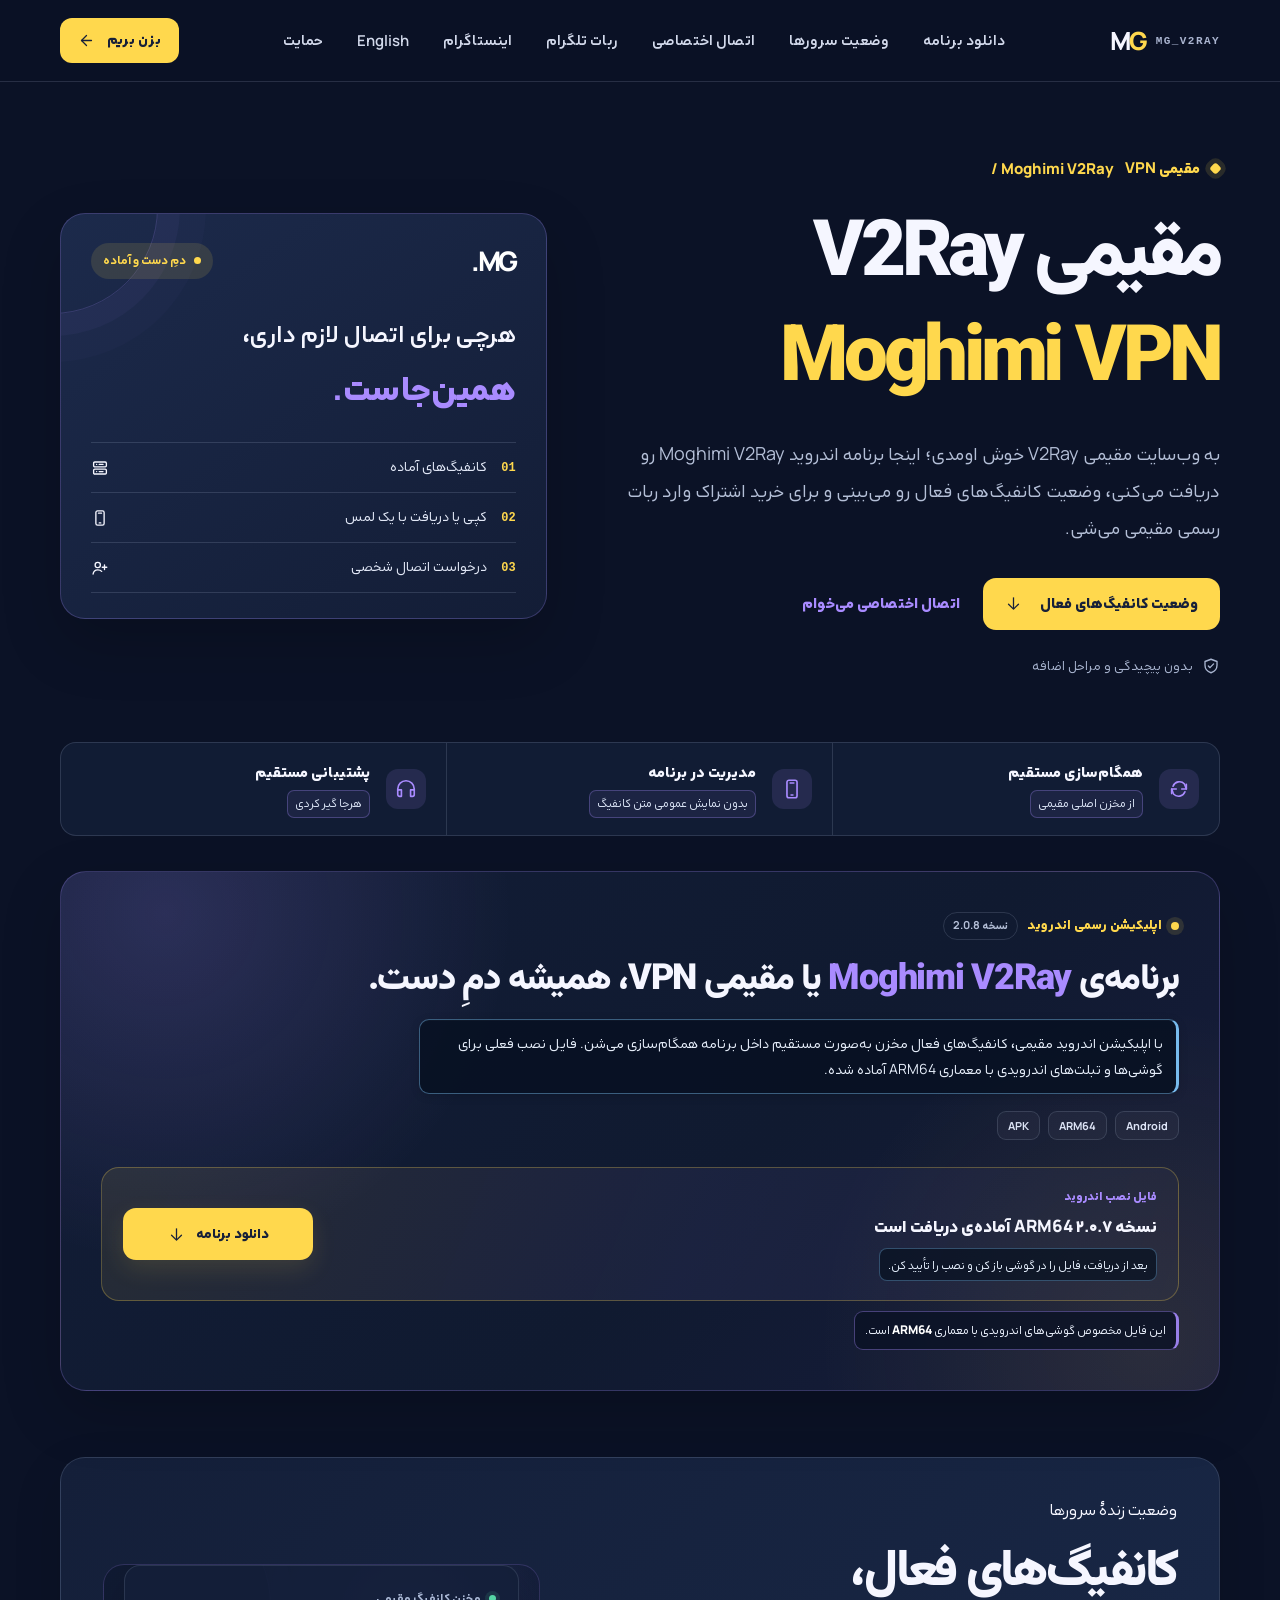
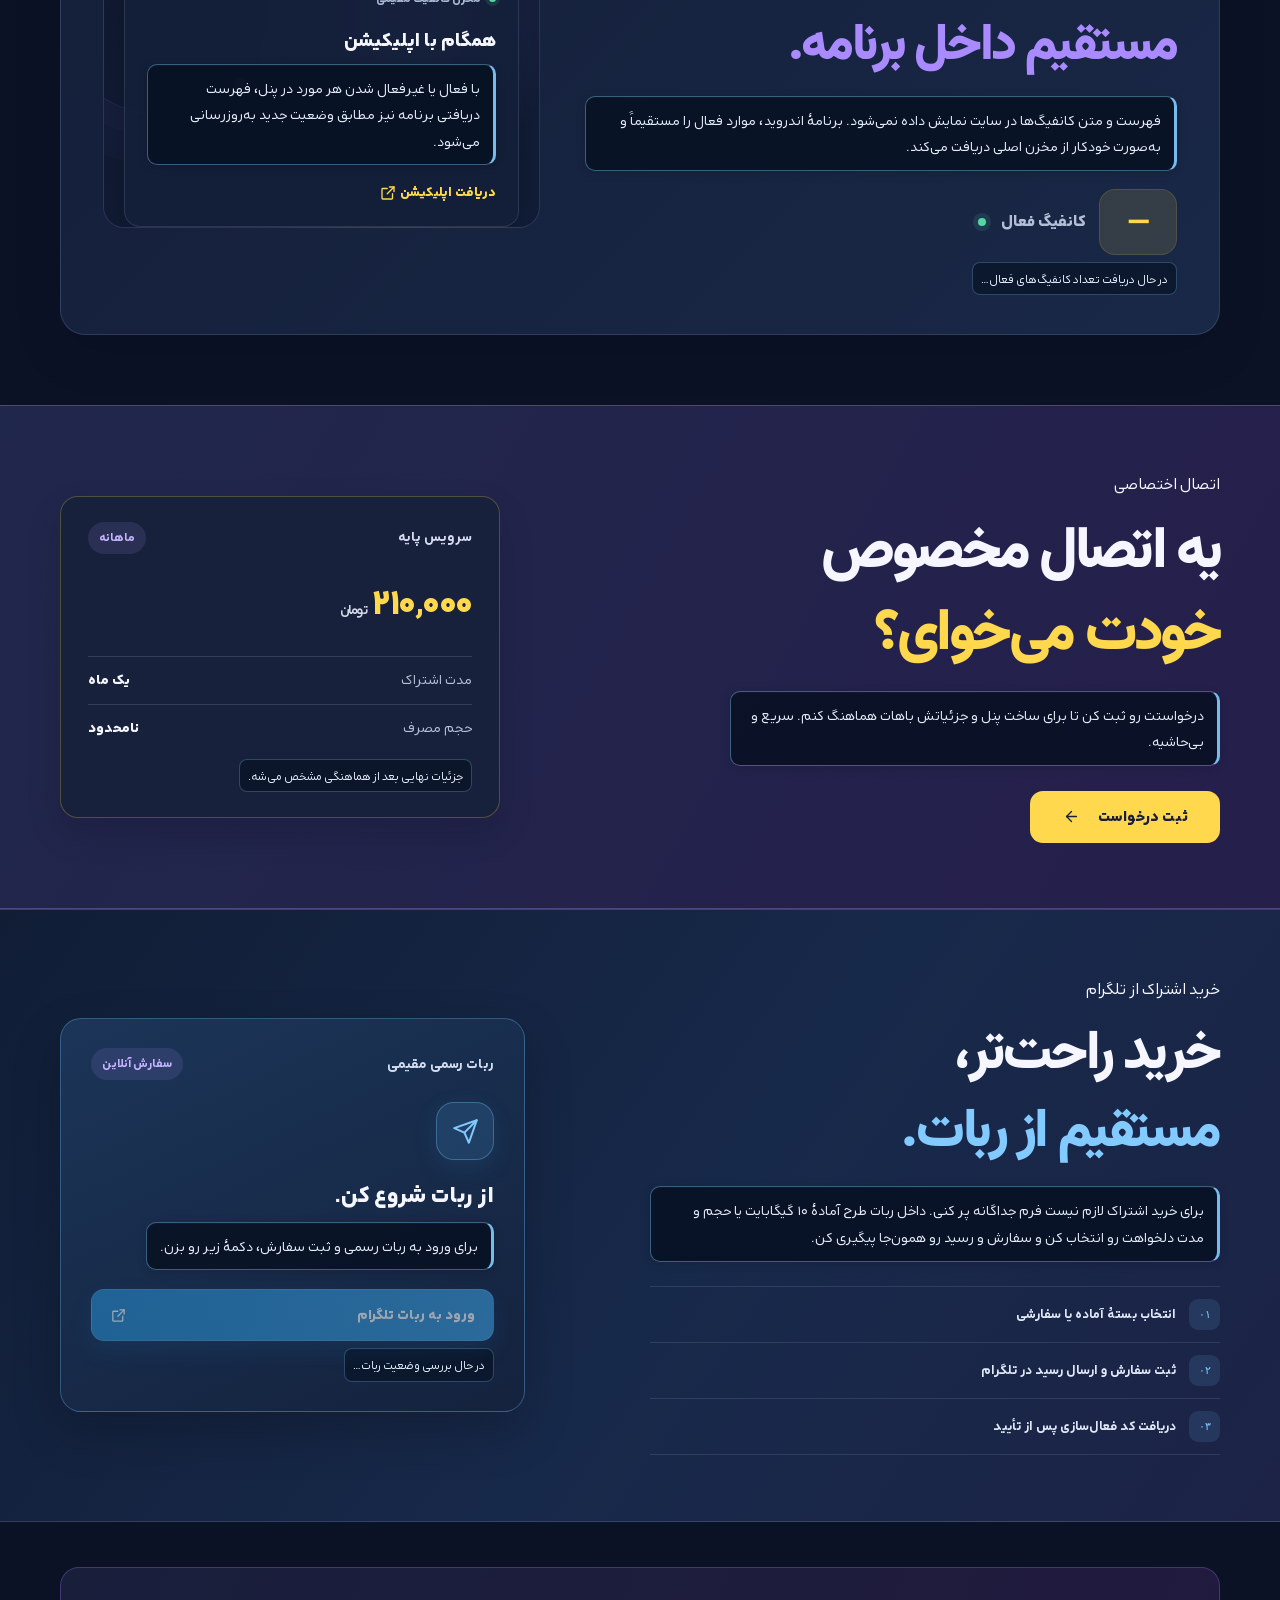
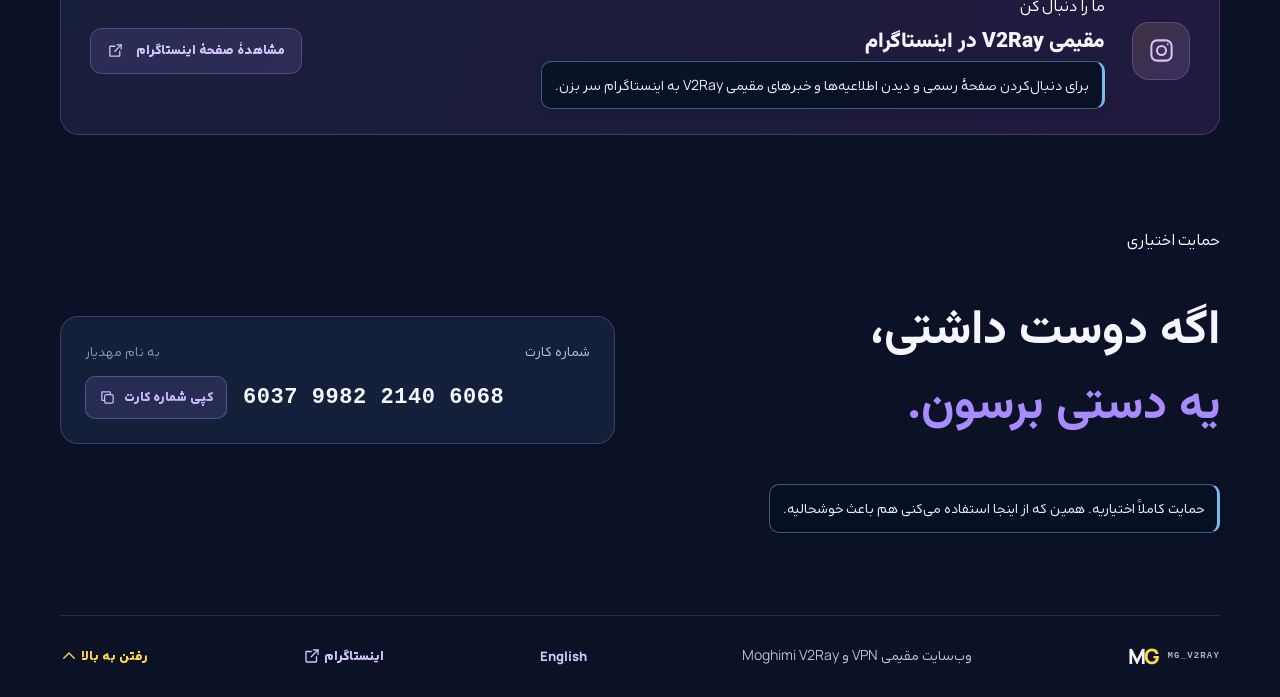
==== commit 393af230: "Update Android download to Moghimi V2Ray 2.0.8" ====
--- a/index.html
+++ b/index.html
@@ -61,8 +61,8 @@
       "alternateName": ["Moghimi VPN", "مقیمی VPN", "مقیمی V2Ray", "MG_V2RAY"],
       "applicationCategory": "UtilitiesApplication",
       "operatingSystem": "Android",
-      "softwareVersion": "2.0.7",
-      "downloadUrl": "https://atrwhvyhopifugphfcpe.supabase.co/storage/v1/object/public/app-releases/MoghimiV2Ray_2.0.7_arm64-v8a.apk",
+      "softwareVersion": "2.0.8",
+      "downloadUrl": "https://atrwhvyhopifugphfcpe.supabase.co/storage/v1/object/public/app-releases/MoghimiV2Ray_2.0.8_arm64-v8a.apk",
       "url": "https://moghimi-ir.github.io/MG_V2RAY/",
       "description": "اپلیکیشن اندروید مقیمی برای مدیریت و همگام‌سازی کانفیگ‌های فعال V2Ray."
     }
@@ -123,7 +123,7 @@
   <section class="app-download-section section-wrap" id="download-app" aria-labelledby="download-title">
     <div class="download-header">
       <div class="download-copy">
-        <div class="download-kicker"><span class="download-kicker-dot" aria-hidden="true"></span> اپلیکیشن رسمی اندروید <span class="download-version">نسخه 2.0.7</span></div>
+        <div class="download-kicker"><span class="download-kicker-dot" aria-hidden="true"></span> اپلیکیشن رسمی اندروید <span class="download-version">نسخه 2.0.8</span></div>
         <h2 id="download-title">برنامه‌ی <span>Moghimi V2Ray</span> یا مقیمی VPN، همیشه دمِ دست.</h2>
         <p class="readable-note">با اپلیکیشن اندروید مقیمی، کانفیگ‌های فعال مخزن به‌صورت مستقیم داخل برنامه همگام‌سازی می‌شن. فایل نصب فعلی برای گوشی‌ها و تبلت‌های اندرویدی با معماری ARM64 آماده شده.</p>
         <div class="download-meta" aria-label="مشخصات برنامه">
@@ -137,7 +137,7 @@
         <strong>نسخه ۲.۰.۷ ARM64 آماده‌ی دریافت است</strong>
         <small>بعد از دریافت، فایل را در گوشی باز کن و نصب را تأیید کن.</small>
       </div>
-      <a class="download-button" href="https://atrwhvyhopifugphfcpe.supabase.co/storage/v1/object/public/app-releases/MoghimiV2Ray_2.0.7_arm64-v8a.apk" aria-label="دانلود برنامه Moghimi V2Ray">دانلود برنامه <svg class="ui-icon" viewBox="0 0 24 24" fill="none" stroke="currentColor" stroke-width="1.8" stroke-linecap="round" stroke-linejoin="round" aria-hidden="true" focusable="false"><path d="M12 4v15"/><path d="m5 13 7 7 7-7"/></svg></a>
+      <a class="download-button" href="https://atrwhvyhopifugphfcpe.supabase.co/storage/v1/object/public/app-releases/MoghimiV2Ray_2.0.8_arm64-v8a.apk" aria-label="دانلود برنامه Moghimi V2Ray">دانلود برنامه <svg class="ui-icon" viewBox="0 0 24 24" fill="none" stroke="currentColor" stroke-width="1.8" stroke-linecap="round" stroke-linejoin="round" aria-hidden="true" focusable="false"><path d="M12 4v15"/><path d="m5 13 7 7 7-7"/></svg></a>
     </div>
     <p class="download-footnote">این فایل مخصوص گوشی‌های اندرویدی با معماری <strong>ARM64</strong> است.</p>
   </section>
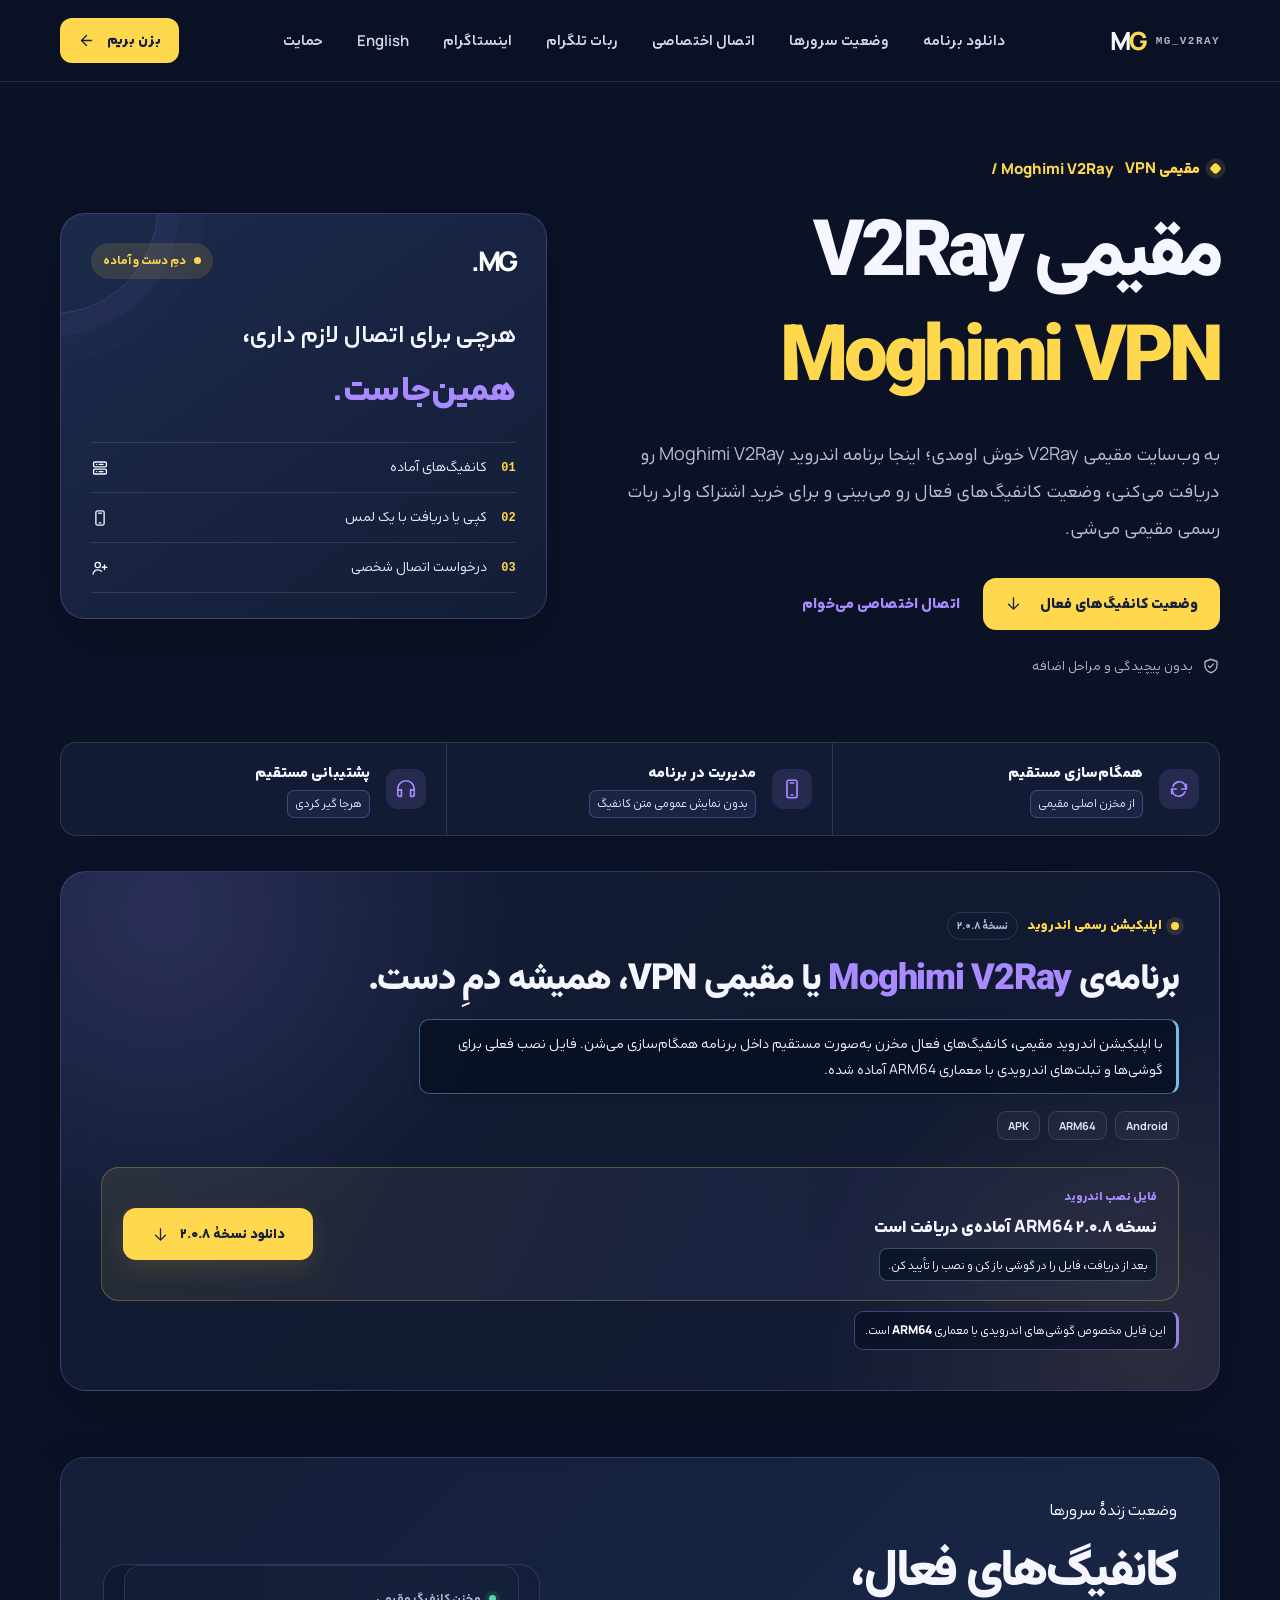
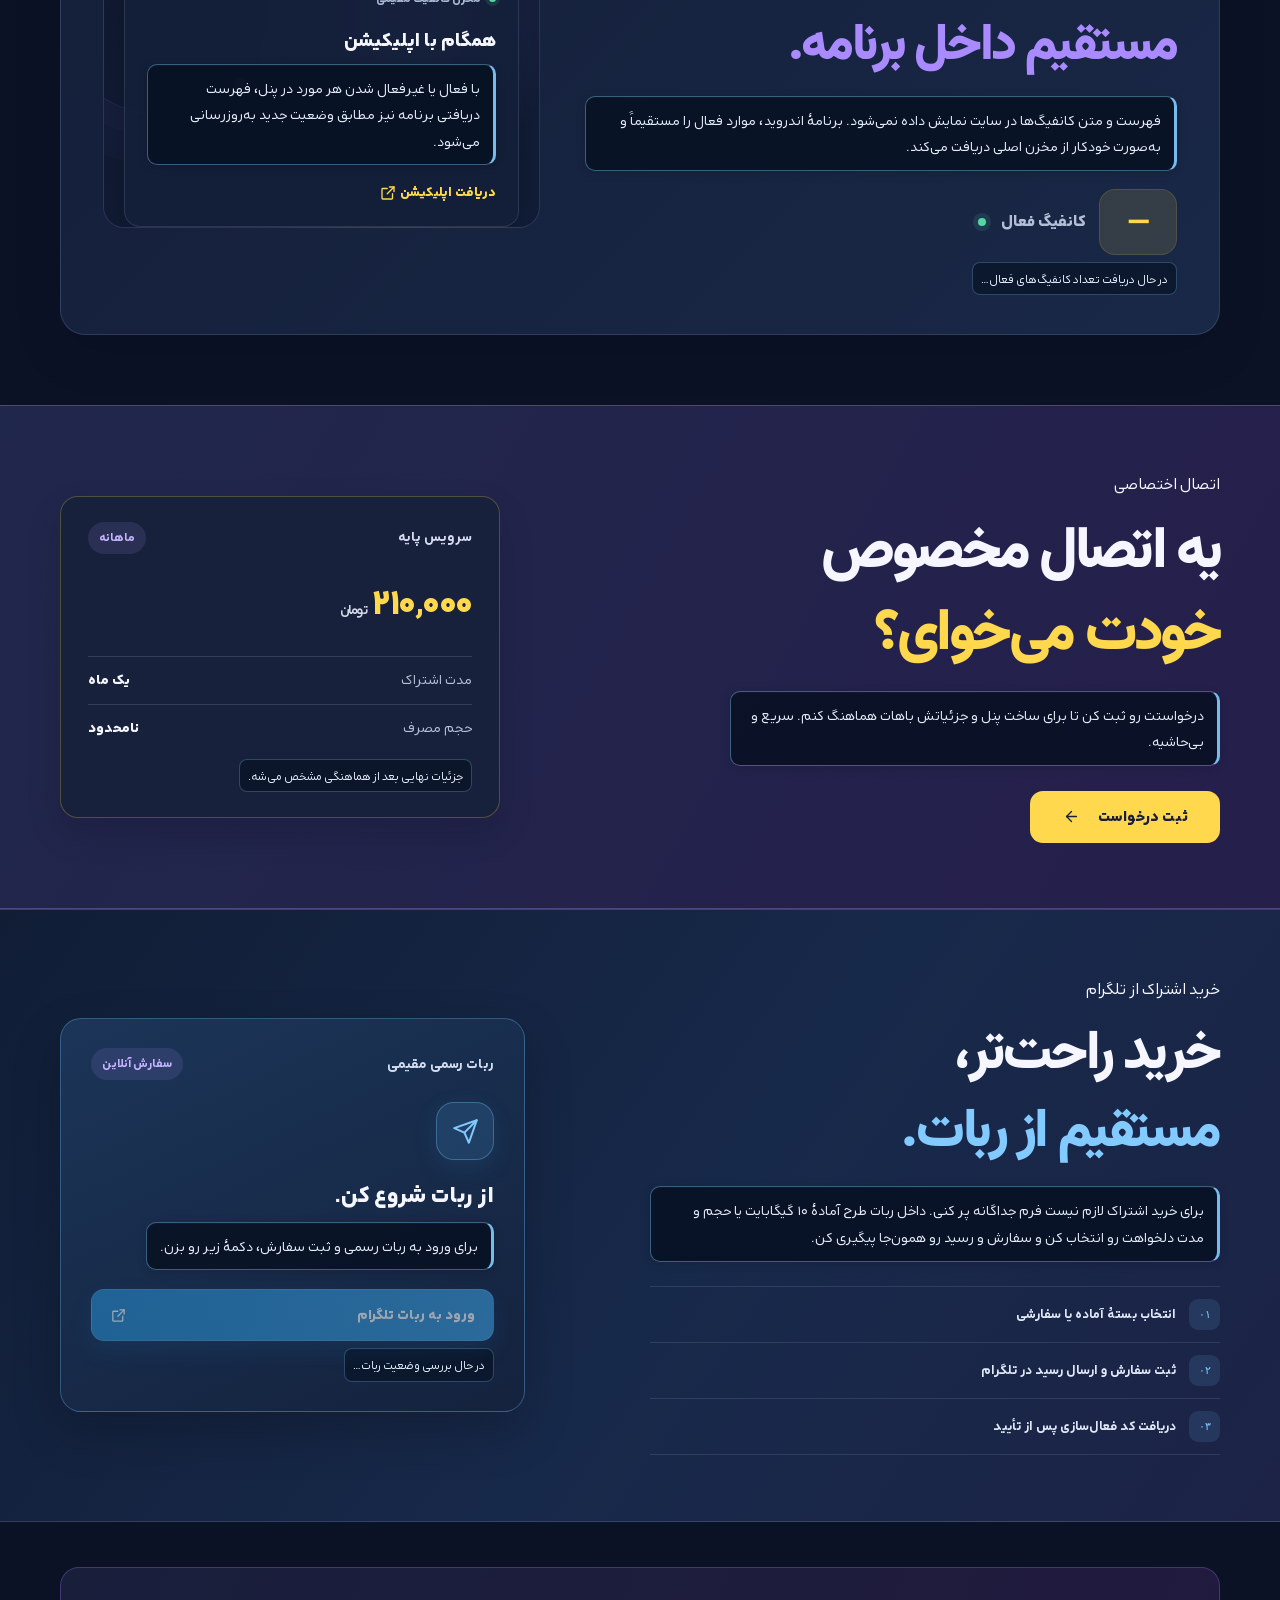
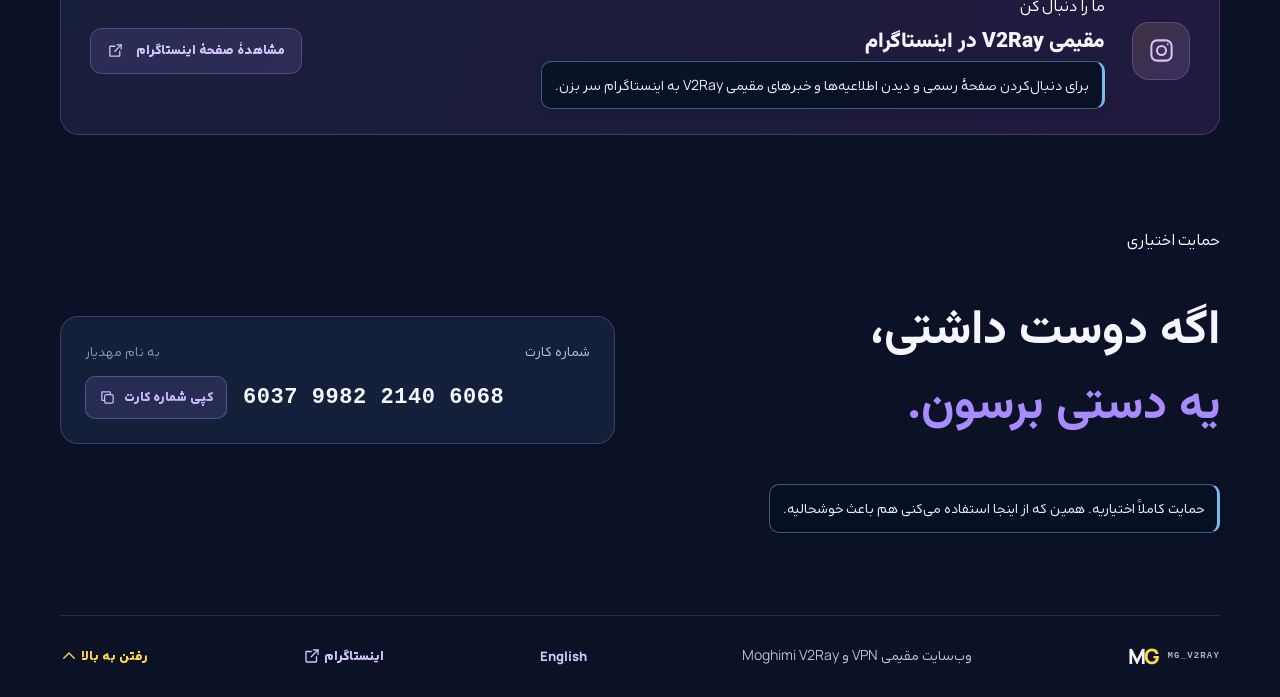
==== commit b68ded43: "Fix Persian site download card version label to 2.0.8" ====
--- a/index.html
+++ b/index.html
@@ -123,7 +123,7 @@
   <section class="app-download-section section-wrap" id="download-app" aria-labelledby="download-title">
     <div class="download-header">
       <div class="download-copy">
-        <div class="download-kicker"><span class="download-kicker-dot" aria-hidden="true"></span> اپلیکیشن رسمی اندروید <span class="download-version">نسخه 2.0.8</span></div>
+        <div class="download-kicker"><span class="download-kicker-dot" aria-hidden="true"></span> اپلیکیشن رسمی اندروید <span class="download-version">نسخهٔ ۲.۰.۸</span></div>
         <h2 id="download-title">برنامه‌ی <span>Moghimi V2Ray</span> یا مقیمی VPN، همیشه دمِ دست.</h2>
         <p class="readable-note">با اپلیکیشن اندروید مقیمی، کانفیگ‌های فعال مخزن به‌صورت مستقیم داخل برنامه همگام‌سازی می‌شن. فایل نصب فعلی برای گوشی‌ها و تبلت‌های اندرویدی با معماری ARM64 آماده شده.</p>
         <div class="download-meta" aria-label="مشخصات برنامه">
@@ -134,10 +134,10 @@
     <div class="download-action-card">
       <div class="download-action-copy">
         <span class="download-file-label">فایل نصب اندروید</span>
-        <strong>نسخه ۲.۰.۷ ARM64 آماده‌ی دریافت است</strong>
+        <strong>نسخه ۲.۰.۸ ARM64 آماده‌ی دریافت است</strong>
         <small>بعد از دریافت، فایل را در گوشی باز کن و نصب را تأیید کن.</small>
       </div>
-      <a class="download-button" href="https://atrwhvyhopifugphfcpe.supabase.co/storage/v1/object/public/app-releases/MoghimiV2Ray_2.0.8_arm64-v8a.apk" aria-label="دانلود برنامه Moghimi V2Ray">دانلود برنامه <svg class="ui-icon" viewBox="0 0 24 24" fill="none" stroke="currentColor" stroke-width="1.8" stroke-linecap="round" stroke-linejoin="round" aria-hidden="true" focusable="false"><path d="M12 4v15"/><path d="m5 13 7 7 7-7"/></svg></a>
+      <a class="download-button" href="https://atrwhvyhopifugphfcpe.supabase.co/storage/v1/object/public/app-releases/MoghimiV2Ray_2.0.8_arm64-v8a.apk" aria-label="دانلود برنامه Moghimi V2Ray">دانلود نسخهٔ ۲.۰.۸ <svg class="ui-icon" viewBox="0 0 24 24" fill="none" stroke="currentColor" stroke-width="1.8" stroke-linecap="round" stroke-linejoin="round" aria-hidden="true" focusable="false"><path d="M12 4v15"/><path d="m5 13 7 7 7-7"/></svg></a>
     </div>
     <p class="download-footnote">این فایل مخصوص گوشی‌های اندرویدی با معماری <strong>ARM64</strong> است.</p>
   </section>
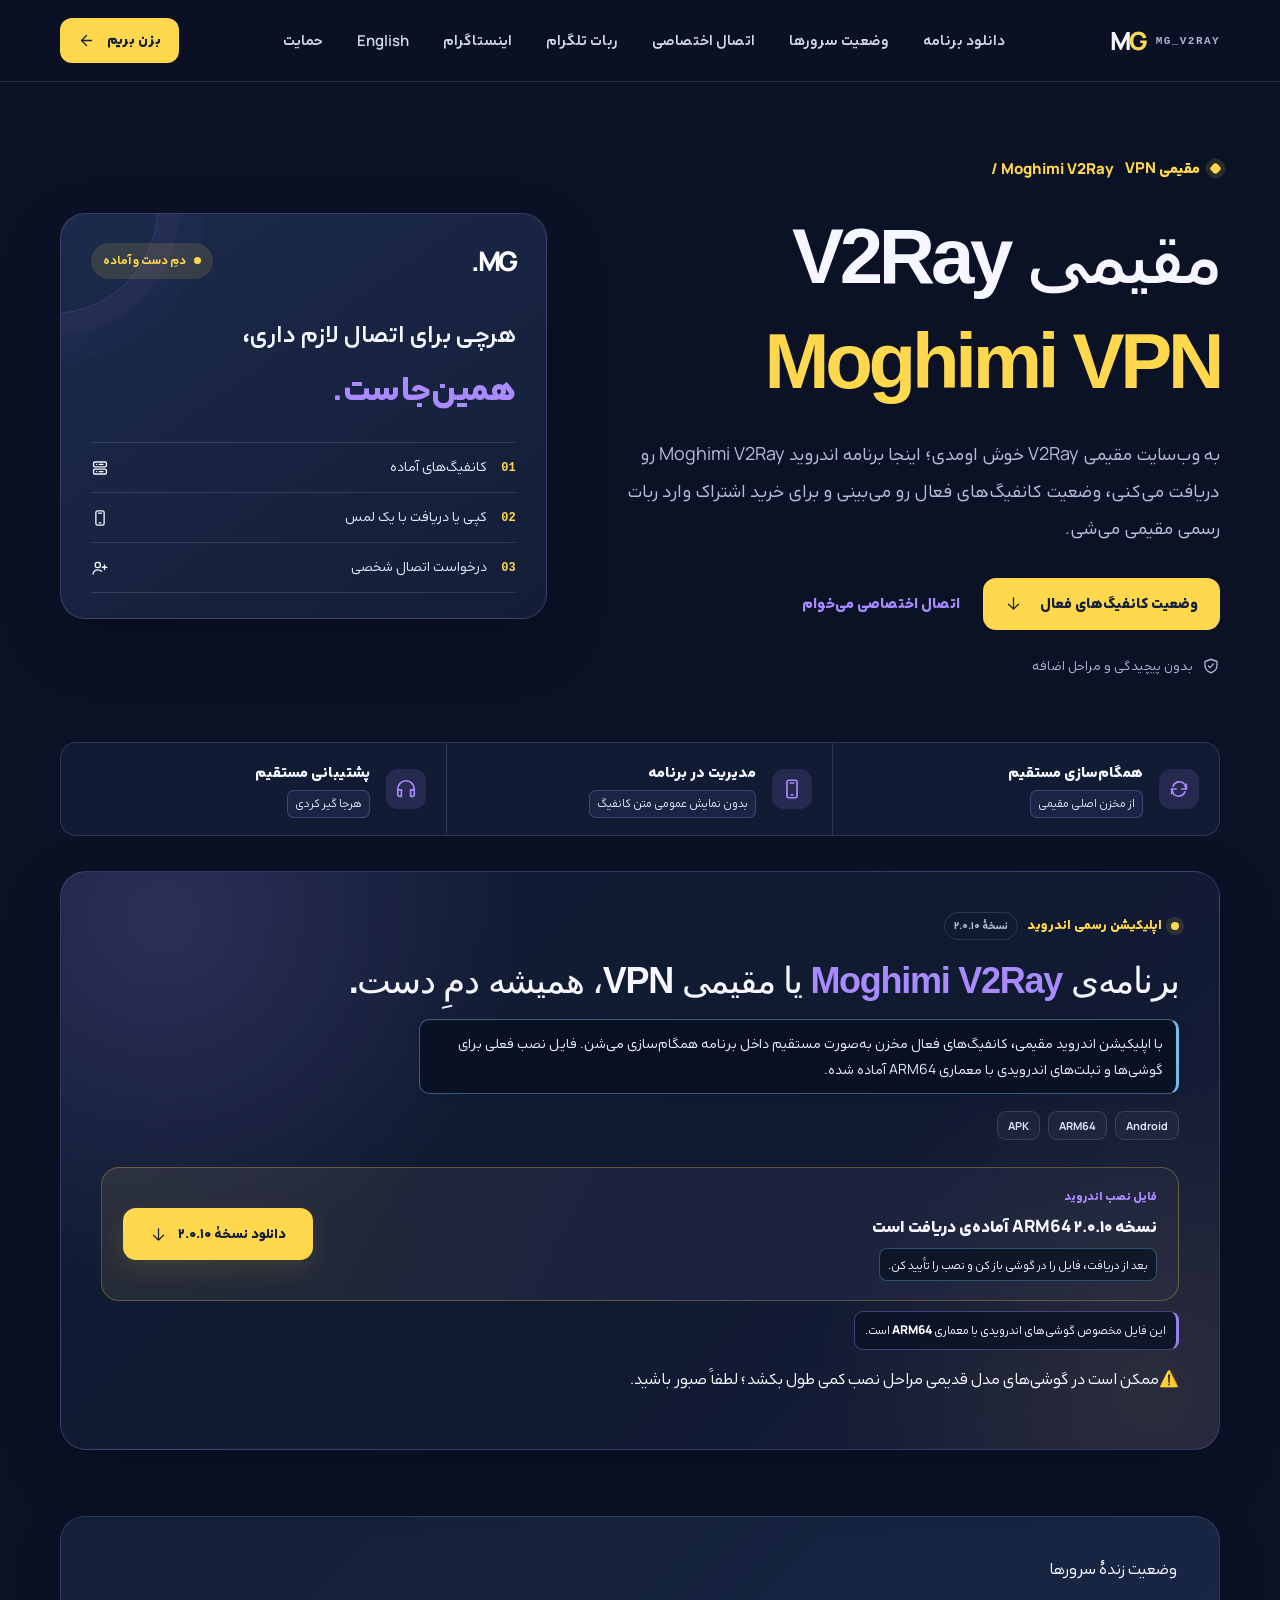
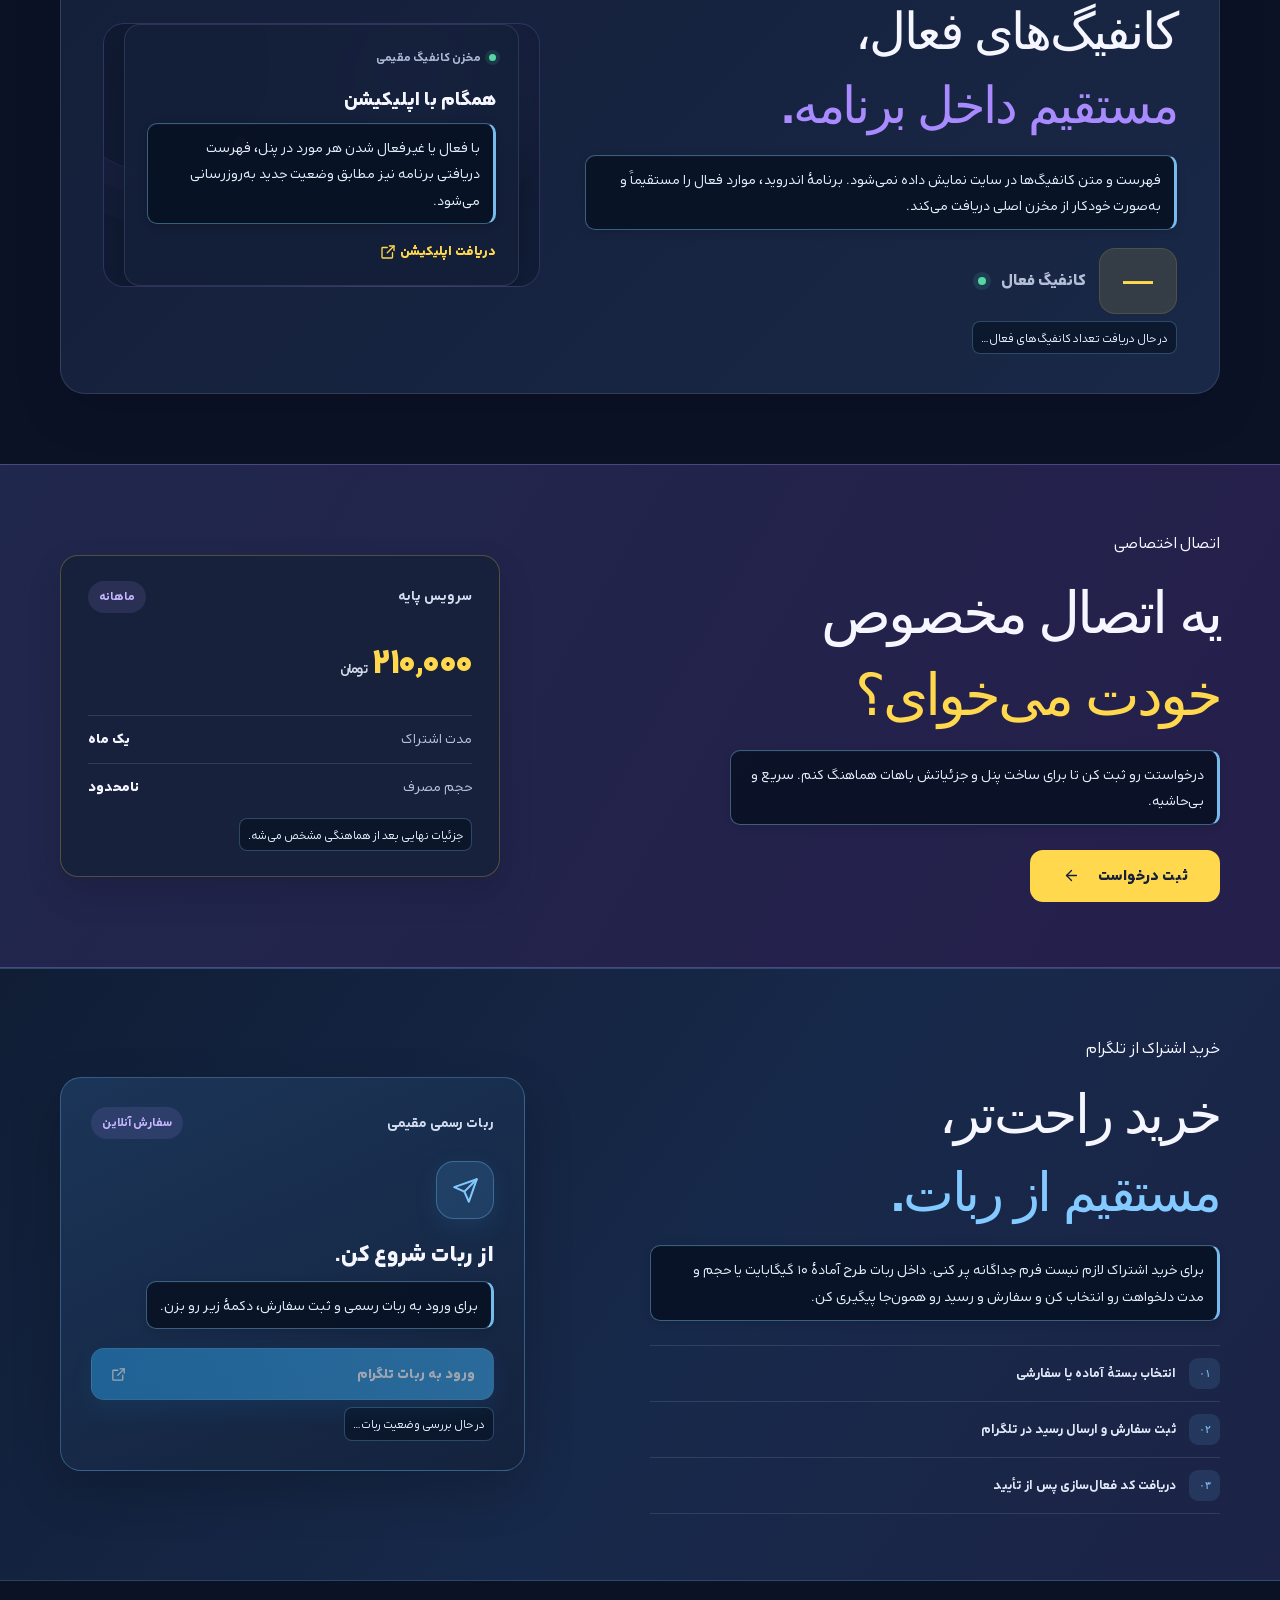
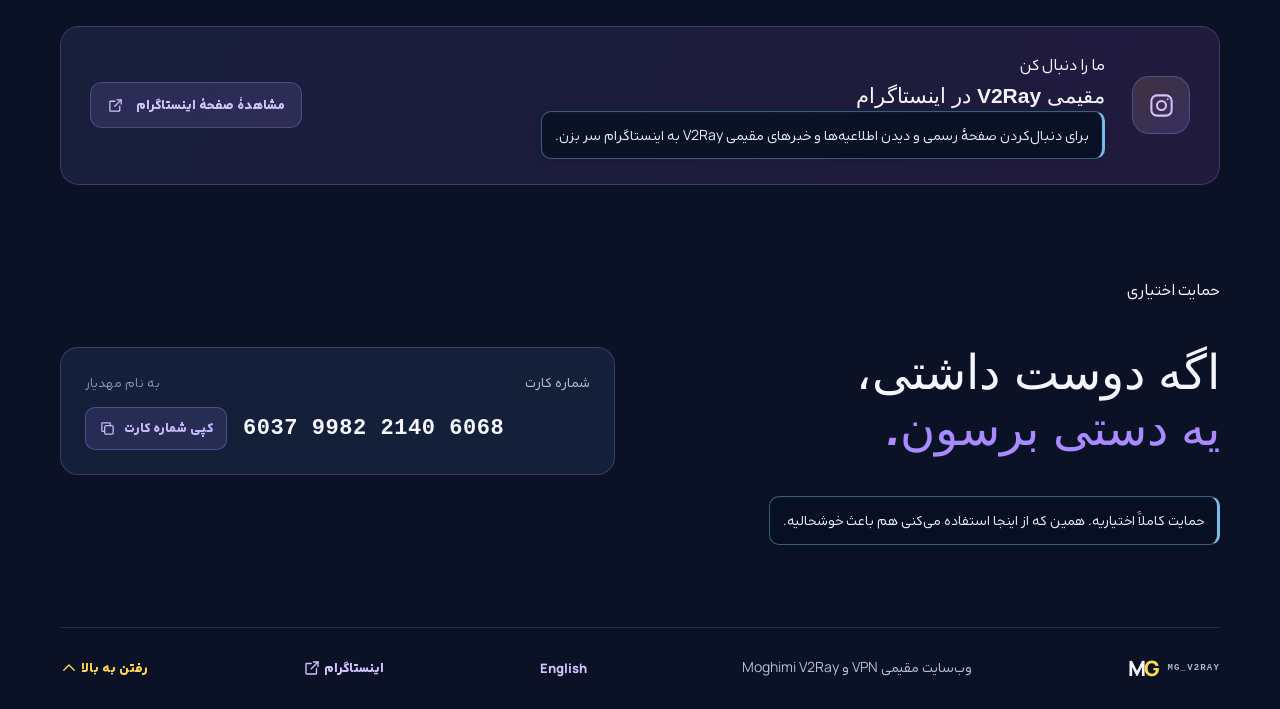
==== commit 49acf197: "Update Persian site download to Moghimi V2Ray 2.0.10" ====
--- a/index.html
+++ b/index.html
@@ -61,8 +61,8 @@
       "alternateName": ["Moghimi VPN", "مقیمی VPN", "مقیمی V2Ray", "MG_V2RAY"],
       "applicationCategory": "UtilitiesApplication",
       "operatingSystem": "Android",
-      "softwareVersion": "2.0.8",
-      "downloadUrl": "https://atrwhvyhopifugphfcpe.supabase.co/storage/v1/object/public/app-releases/MoghimiV2Ray_2.0.8_arm64-v8a.apk",
+      "softwareVersion": "2.0.10",
+      "downloadUrl": "https://atrwhvyhopifugphfcpe.supabase.co/storage/v1/object/public/app-releases/MoghimiV2Ray_2.0.10_arm64-v8a.apk",
       "url": "https://moghimi-ir.github.io/MG_V2RAY/",
       "description": "اپلیکیشن اندروید مقیمی برای مدیریت و همگام‌سازی کانفیگ‌های فعال V2Ray."
     }
@@ -70,15 +70,14 @@
 }
 </script>
 <title>مقیمی VPN و V2Ray | برنامه Moghimi V2Ray</title>
-<link rel="preconnect" href="https://fonts.googleapis.com">
-<link rel="preconnect" href="https://fonts.gstatic.com" crossorigin>
+<link rel="preconnect" href="https://atrwhvyhopifugphfcpe.supabase.co" crossorigin>
+<link rel="preconnect" href="https://qaxiunpklkbgfjwmpwfp.supabase.co" crossorigin>
 <link rel="preload" href="./fonts/Arad-VF.woff2" as="font" type="font/woff2" crossorigin>
 <link rel="preload" href="./fonts/Manrope-VF.ttf" as="font" type="font/ttf" crossorigin>
-<link href="https://fonts.googleapis.com/css2?family=Vazirmatn:wght@400;500;600;700;800;900&display=swap" rel="stylesheet">
 <link rel="icon" type="image/png" sizes="48x48" href="./favicon-48.png">
 <link rel="icon" type="image/x-icon" href="./favicon.ico">
 <link rel="icon" type="image/svg+xml" href="./favicon.svg">
-<link rel="stylesheet" href="./style.css?v=20261116-7">
+<link rel="stylesheet" href="./style.css?v=20261124-8">
 </head>
 <body>
 <header class="topbar">
@@ -123,7 +122,7 @@
   <section class="app-download-section section-wrap" id="download-app" aria-labelledby="download-title">
     <div class="download-header">
       <div class="download-copy">
-        <div class="download-kicker"><span class="download-kicker-dot" aria-hidden="true"></span> اپلیکیشن رسمی اندروید <span class="download-version">نسخهٔ ۲.۰.۸</span></div>
+        <div class="download-kicker"><span class="download-kicker-dot" aria-hidden="true"></span> اپلیکیشن رسمی اندروید <span class="download-version">نسخهٔ ۲.۰.۱۰</span></div>
         <h2 id="download-title">برنامه‌ی <span>Moghimi V2Ray</span> یا مقیمی VPN، همیشه دمِ دست.</h2>
         <p class="readable-note">با اپلیکیشن اندروید مقیمی، کانفیگ‌های فعال مخزن به‌صورت مستقیم داخل برنامه همگام‌سازی می‌شن. فایل نصب فعلی برای گوشی‌ها و تبلت‌های اندرویدی با معماری ARM64 آماده شده.</p>
         <div class="download-meta" aria-label="مشخصات برنامه">
@@ -134,12 +133,13 @@
     <div class="download-action-card">
       <div class="download-action-copy">
         <span class="download-file-label">فایل نصب اندروید</span>
-        <strong>نسخه ۲.۰.۸ ARM64 آماده‌ی دریافت است</strong>
+        <strong>نسخه ۲.۰.۱۰ ARM64 آماده‌ی دریافت است</strong>
         <small>بعد از دریافت، فایل را در گوشی باز کن و نصب را تأیید کن.</small>
       </div>
-      <a class="download-button" href="https://atrwhvyhopifugphfcpe.supabase.co/storage/v1/object/public/app-releases/MoghimiV2Ray_2.0.8_arm64-v8a.apk" aria-label="دانلود برنامه Moghimi V2Ray">دانلود نسخهٔ ۲.۰.۸ <svg class="ui-icon" viewBox="0 0 24 24" fill="none" stroke="currentColor" stroke-width="1.8" stroke-linecap="round" stroke-linejoin="round" aria-hidden="true" focusable="false"><path d="M12 4v15"/><path d="m5 13 7 7 7-7"/></svg></a>
+      <a class="download-button" href="https://atrwhvyhopifugphfcpe.supabase.co/storage/v1/object/public/app-releases/MoghimiV2Ray_2.0.10_arm64-v8a.apk" aria-label="دانلود برنامه Moghimi V2Ray">دانلود نسخهٔ ۲.۰.۱۰ <svg class="ui-icon" viewBox="0 0 24 24" fill="none" stroke="currentColor" stroke-width="1.8" stroke-linecap="round" stroke-linejoin="round" aria-hidden="true" focusable="false"><path d="M12 4v15"/><path d="m5 13 7 7 7-7"/></svg></a>
     </div>
     <p class="download-footnote">این فایل مخصوص گوشی‌های اندرویدی با معماری <strong>ARM64</strong> است.</p>
+    <p class="download-warning" role="note"><span class="warning-icon" aria-hidden="true">⚠️</span><span class="download-warning-text">ممکن است در گوشی‌های مدل قدیمی مراحل نصب کمی طول بکشد؛ لطفاً صبور باشید.</span></p>
   </section>
 
   
@@ -265,6 +265,6 @@
   </section>
 </main>
 <div id="toast" class="toast" role="status" aria-live="polite"></div>
-<script type="module" src="./app.js?v=20261116-1"></script>
+<script type="module" src="./app.js?v=20261124-2"></script>
 </body>
 </html>
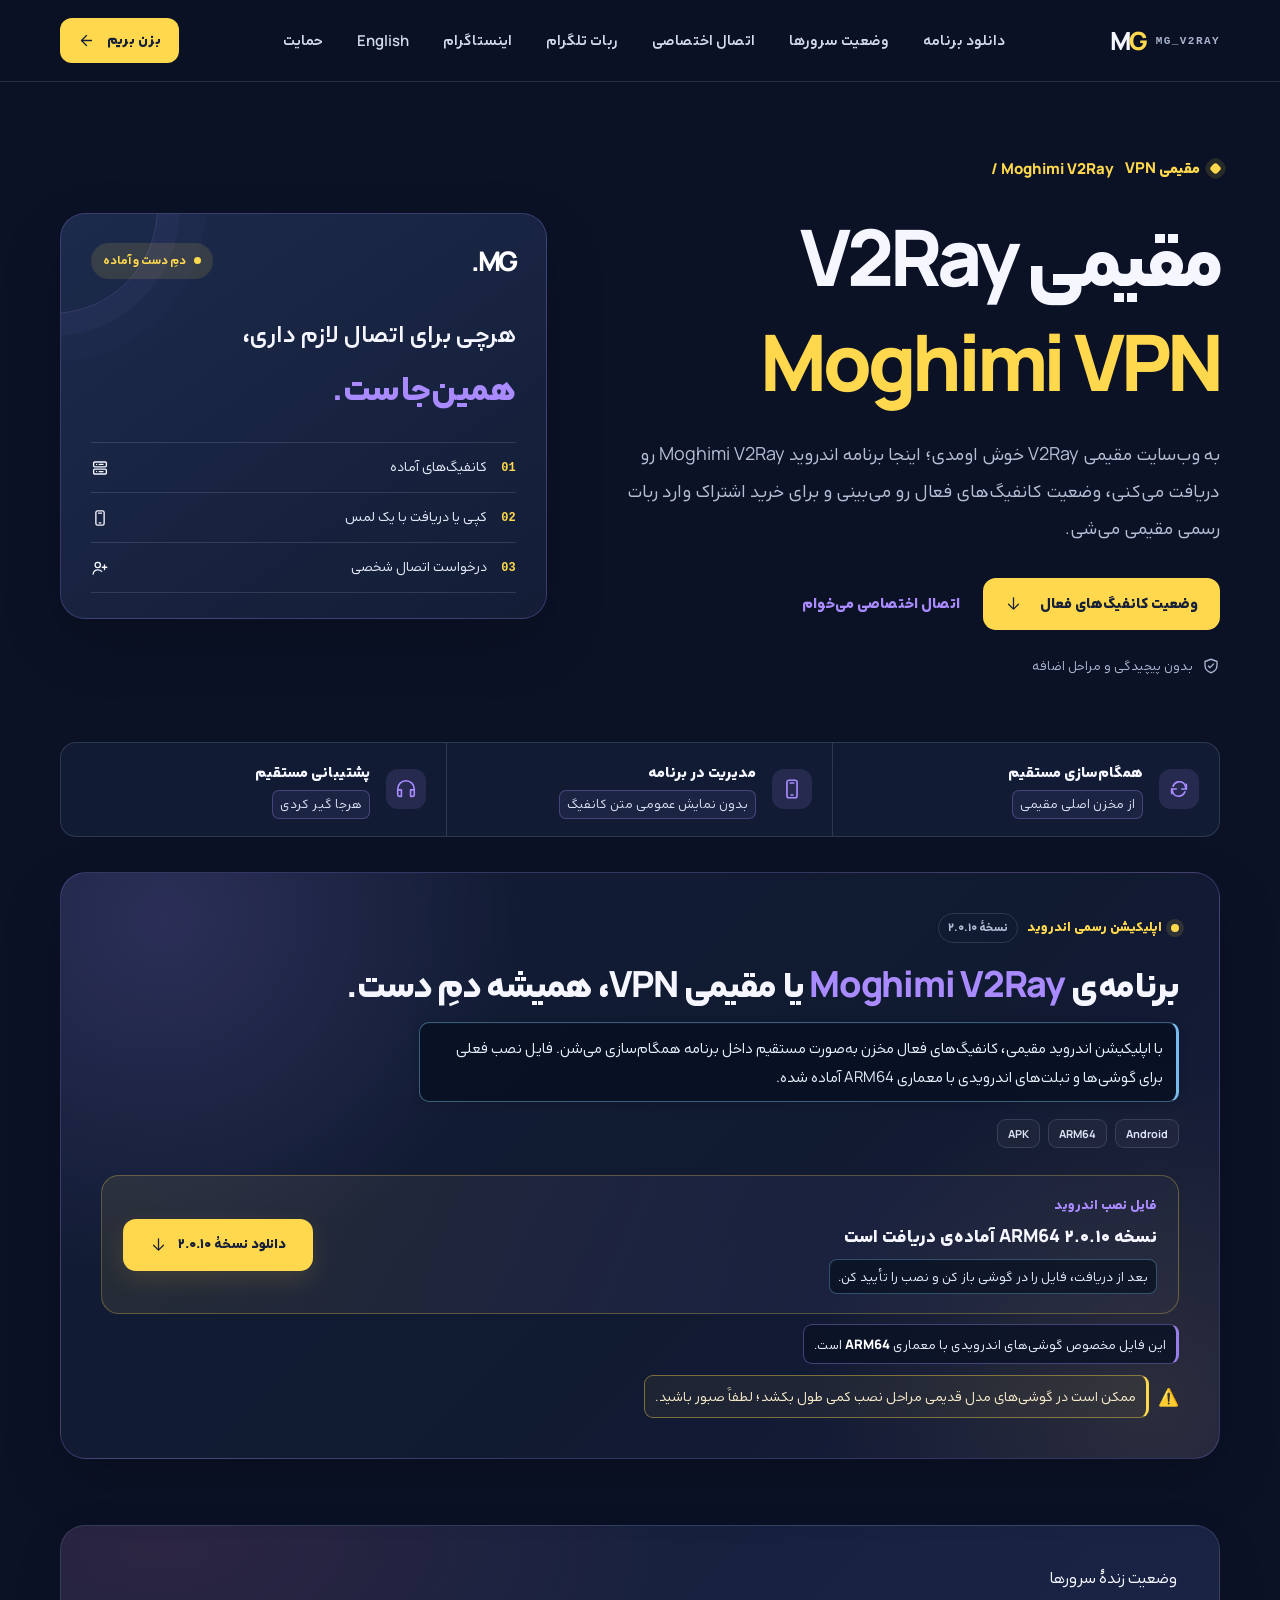
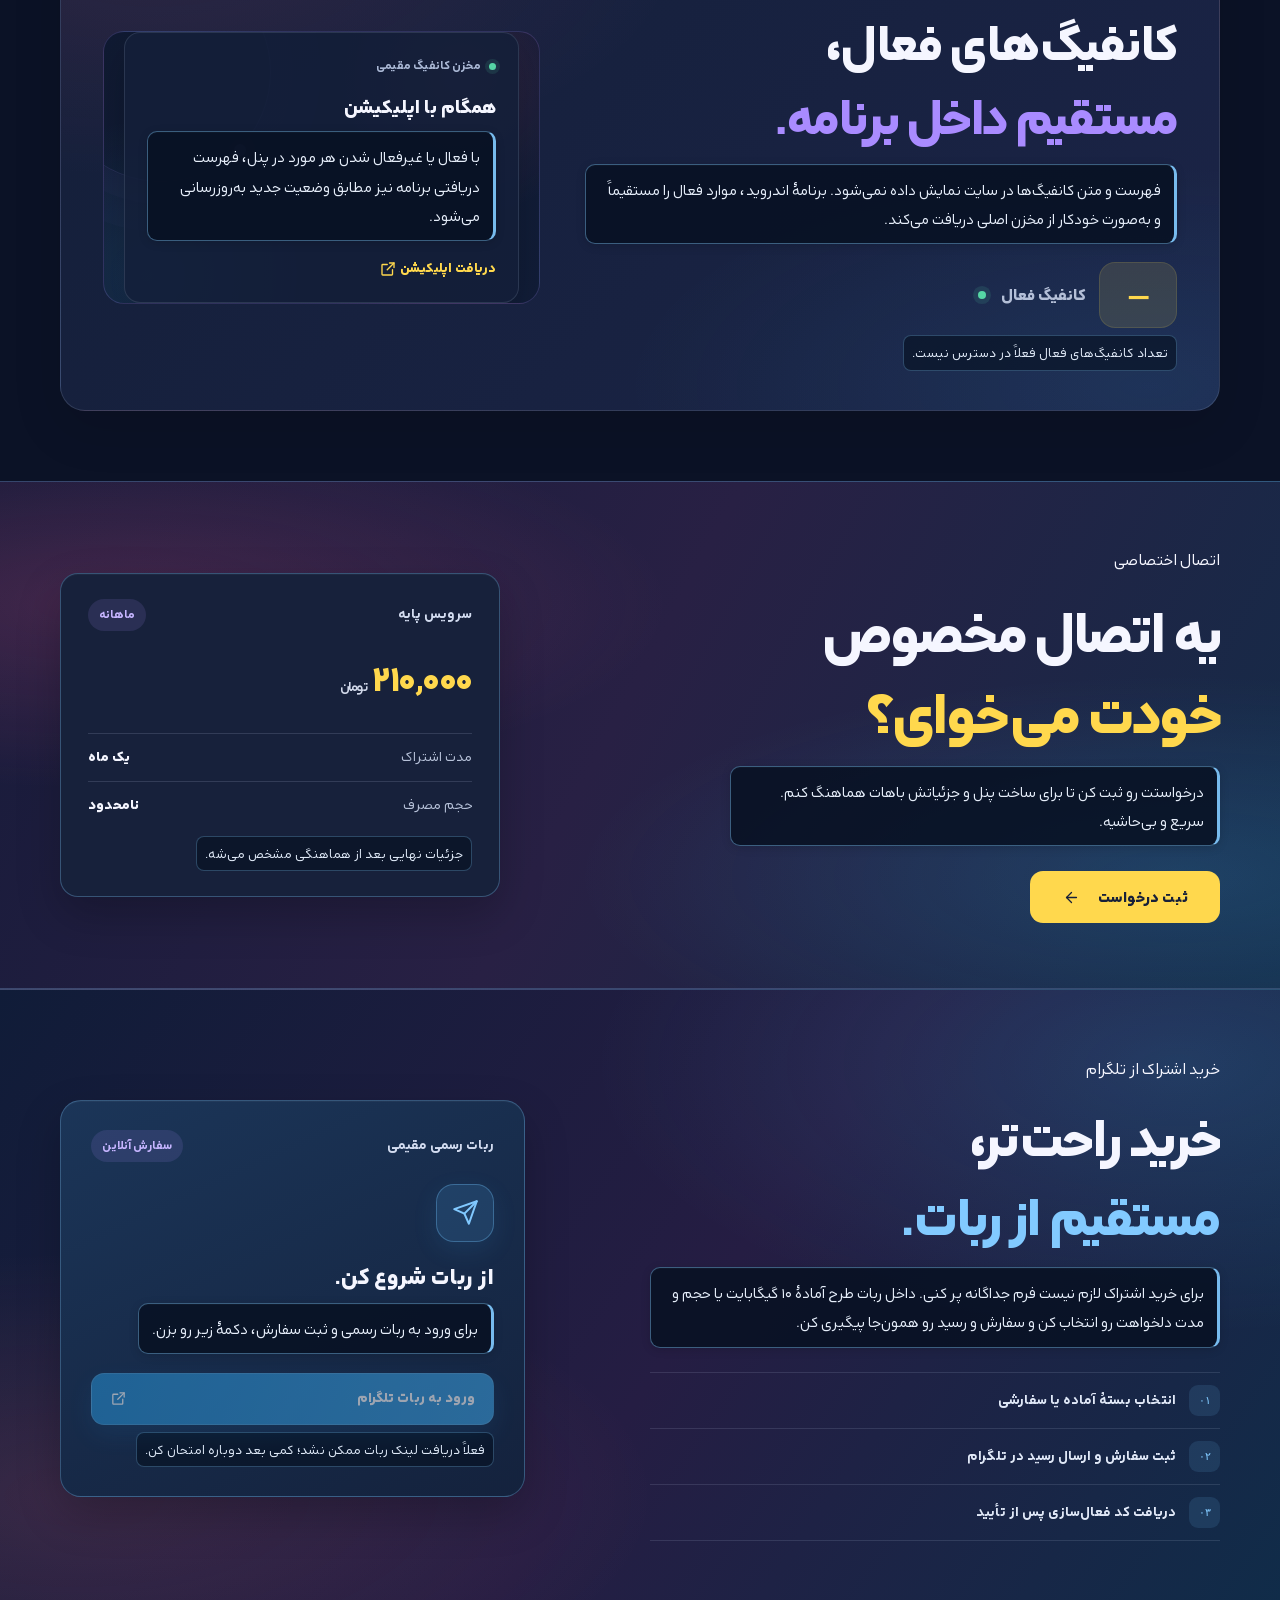
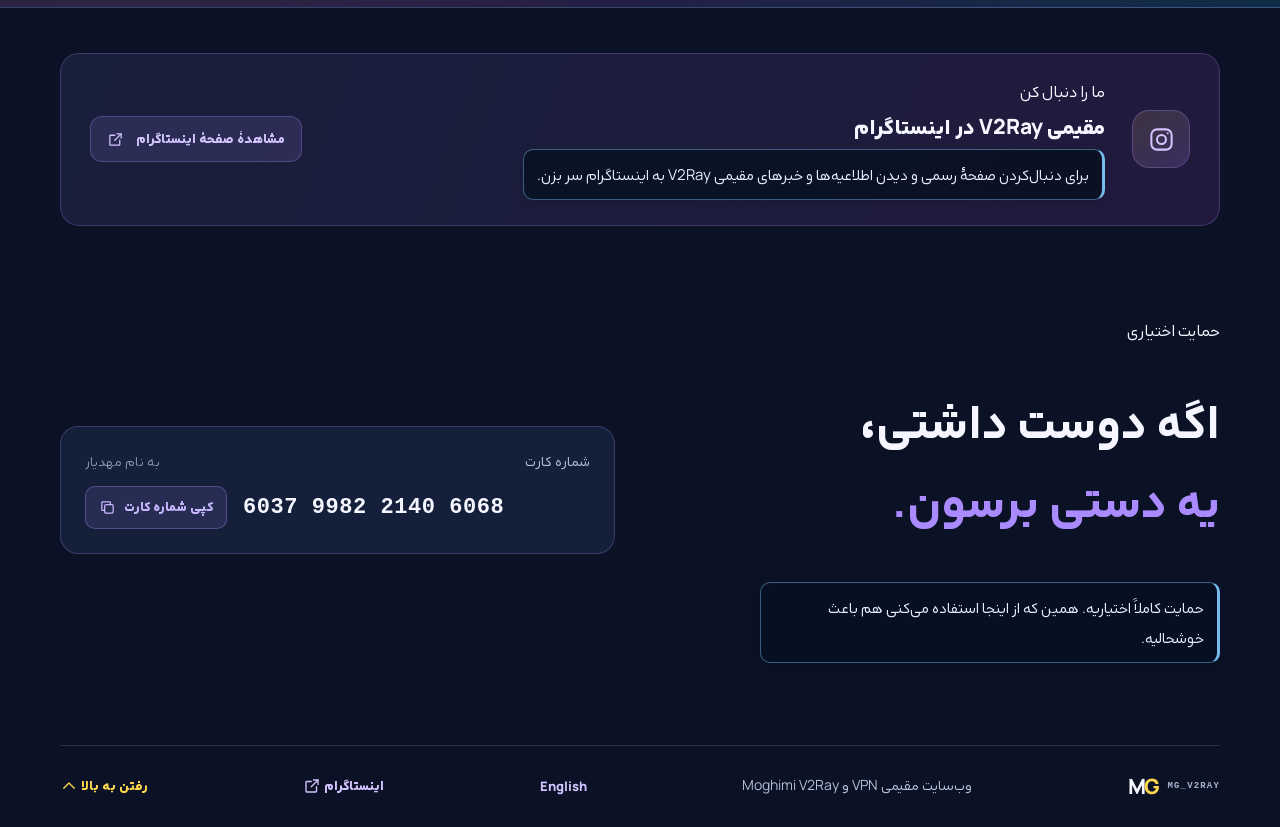
==== commit 1f4c0e2f: "Refresh website JavaScript cache version" ====
--- a/index.html
+++ b/index.html
@@ -265,6 +265,6 @@
   </section>
 </main>
 <div id="toast" class="toast" role="status" aria-live="polite"></div>
-<script type="module" src="./app.js?v=20261124-2"></script>
+<script type="module" src="./app.js?v=20261124-3"></script>
 </body>
 </html>
--- a/style.css
+++ b/style.css
@@ -5,7 +5,7 @@
   --yellow:#ffd84d;--yellow-soft:rgba(255,216,77,.12);--purple:#a98bff;
   --purple-soft:rgba(169,139,255,.13);--line:rgba(213,224,255,.14);
   --font:"Arad","Manrope",Tahoma,Arial,sans-serif;
-  --display-font:"Vazirmatn",Tahoma,Arial,sans-serif;
+  --display-font:"Arad","Manrope",Tahoma,Arial,sans-serif;
   font-family:var(--font);background:var(--bg);color:var(--ink);
   font-synthesis:none;text-rendering:optimizeLegibility
 }
@@ -366,3 +366,52 @@
 .active-count-status,.price-note{display:inline-block;width:fit-content;max-width:100%;margin-top:7px;padding:5px 8px;border:1px solid rgba(130,202,255,.28);border-radius:8px;background:rgba(7,17,34,.65);color:#e0eaf8;line-height:1.8}
 .quick-icon,.telegram-mark,.instagram-symbol,.mobile-nav b{font-size:0}
 @media(max-width:680px){.readable-note{margin-top:8px;padding:8px 10px;font-size:13px!important;line-height:1.85!important}.download-footnote{margin-top:8px;padding:6px 8px;font-size:11px}.download-action-copy small{font-size:11px;line-height:1.8}.quick-strip small{font-size:11px;padding:3px 6px}.active-count-status,.price-note{font-size:11px;padding:4px 7px}}
+
+
+/* GTA VI-inspired neon dusk accents for selected deep-navy sections. */
+.private-section{
+ background:radial-gradient(ellipse at 8% 24%,rgba(255,87,146,.18),transparent 34%),radial-gradient(ellipse at 92% 78%,rgba(67,190,255,.16),transparent 36%),linear-gradient(118deg,#171b3a 0%,#282044 48%,#142b48 100%);
+ border-color:rgba(130,202,255,.24);
+}
+.telegram-section{
+ background:radial-gradient(ellipse at 6% 82%,rgba(255,115,126,.14),transparent 34%),radial-gradient(ellipse at 92% 12%,rgba(65,190,255,.16),transparent 35%),linear-gradient(125deg,#101c38 0%,#251d43 54%,#102c49 100%);
+ border-color:rgba(130,202,255,.24);
+}
+.configs-section{background:radial-gradient(ellipse at 8% 5%,rgba(255,92,145,.10),transparent 35%),radial-gradient(ellipse at 94% 95%,rgba(66,186,255,.10),transparent 34%),linear-gradient(135deg,#141f39 0%,#1b2447 100%)}
+.active-configs-aside{background:radial-gradient(circle at 82% 16%,rgba(255,87,146,.13),transparent 34%),radial-gradient(circle at 10% 90%,rgba(67,190,255,.12),transparent 34%),linear-gradient(145deg,#101a32,#111d38)}
+.price-panel,.telegram-purchase-panel{border-color:rgba(130,202,255,.30);box-shadow:0 18px 44px rgba(0,0,0,.22),inset 0 1px rgba(255,255,255,.035)}
+
+/* Slightly larger supporting copy; outlines frame the text, not the section. */
+.readable-note{font-size:15px!important;line-height:1.95!important}
+.download-version{font-size:12px}
+.download-copy>p{font-size:15px}
+.download-file-label{font-size:13px}
+.download-action-copy strong{font-size:18px}
+.download-action-copy small{font-size:13px}
+.download-footnote{font-size:13px}
+.active-configs-copy>p{font-size:16px}
+.active-count-status,.price-note{font-size:13px}
+.quick-strip small{font-size:13px}
+.private-copy p{font-size:17px}
+.telegram-copy>p{font-size:16px}
+.telegram-purchase-panel p{font-size:14px}
+.telegram-benefits span{font-size:14px}
+.instagram-copy p{font-size:14px}
+.footer-message{font-size:14px}
+
+/* The border hugs only the warning sentence, not a full-width alert card. */
+.download-warning{display:flex;align-items:center;flex-wrap:wrap;gap:9px;margin:11px 0 0;padding:0;border:0;background:transparent;color:#f3e8c8;font-size:14px;line-height:1.9}
+.warning-icon{flex:0 0 auto;font-size:17px;line-height:1}
+.download-warning-text{display:inline-block;width:fit-content;max-width:100%;padding:7px 10px;border:1px solid rgba(255,216,77,.42);border-inline-start:3px solid var(--yellow);border-radius:9px;background:rgba(255,216,77,.055);color:#f3e8c8}
+@media(max-width:680px){
+ .readable-note{font-size:14px!important;line-height:1.9!important}
+ .download-action-copy small{font-size:12px}
+ .download-footnote,.active-count-status,.price-note{font-size:12px}
+ .quick-strip small{font-size:12px}
+ .private-copy p{font-size:16px}
+ .telegram-copy>p{font-size:15px}
+ .telegram-purchase-panel p,.telegram-benefits span,.instagram-copy p{font-size:13px}
+ .footer-message{font-size:13px}
+ .download-warning{font-size:13px;line-height:1.85;align-items:flex-start}
+ .download-warning-text{padding:6px 8px}
+}
